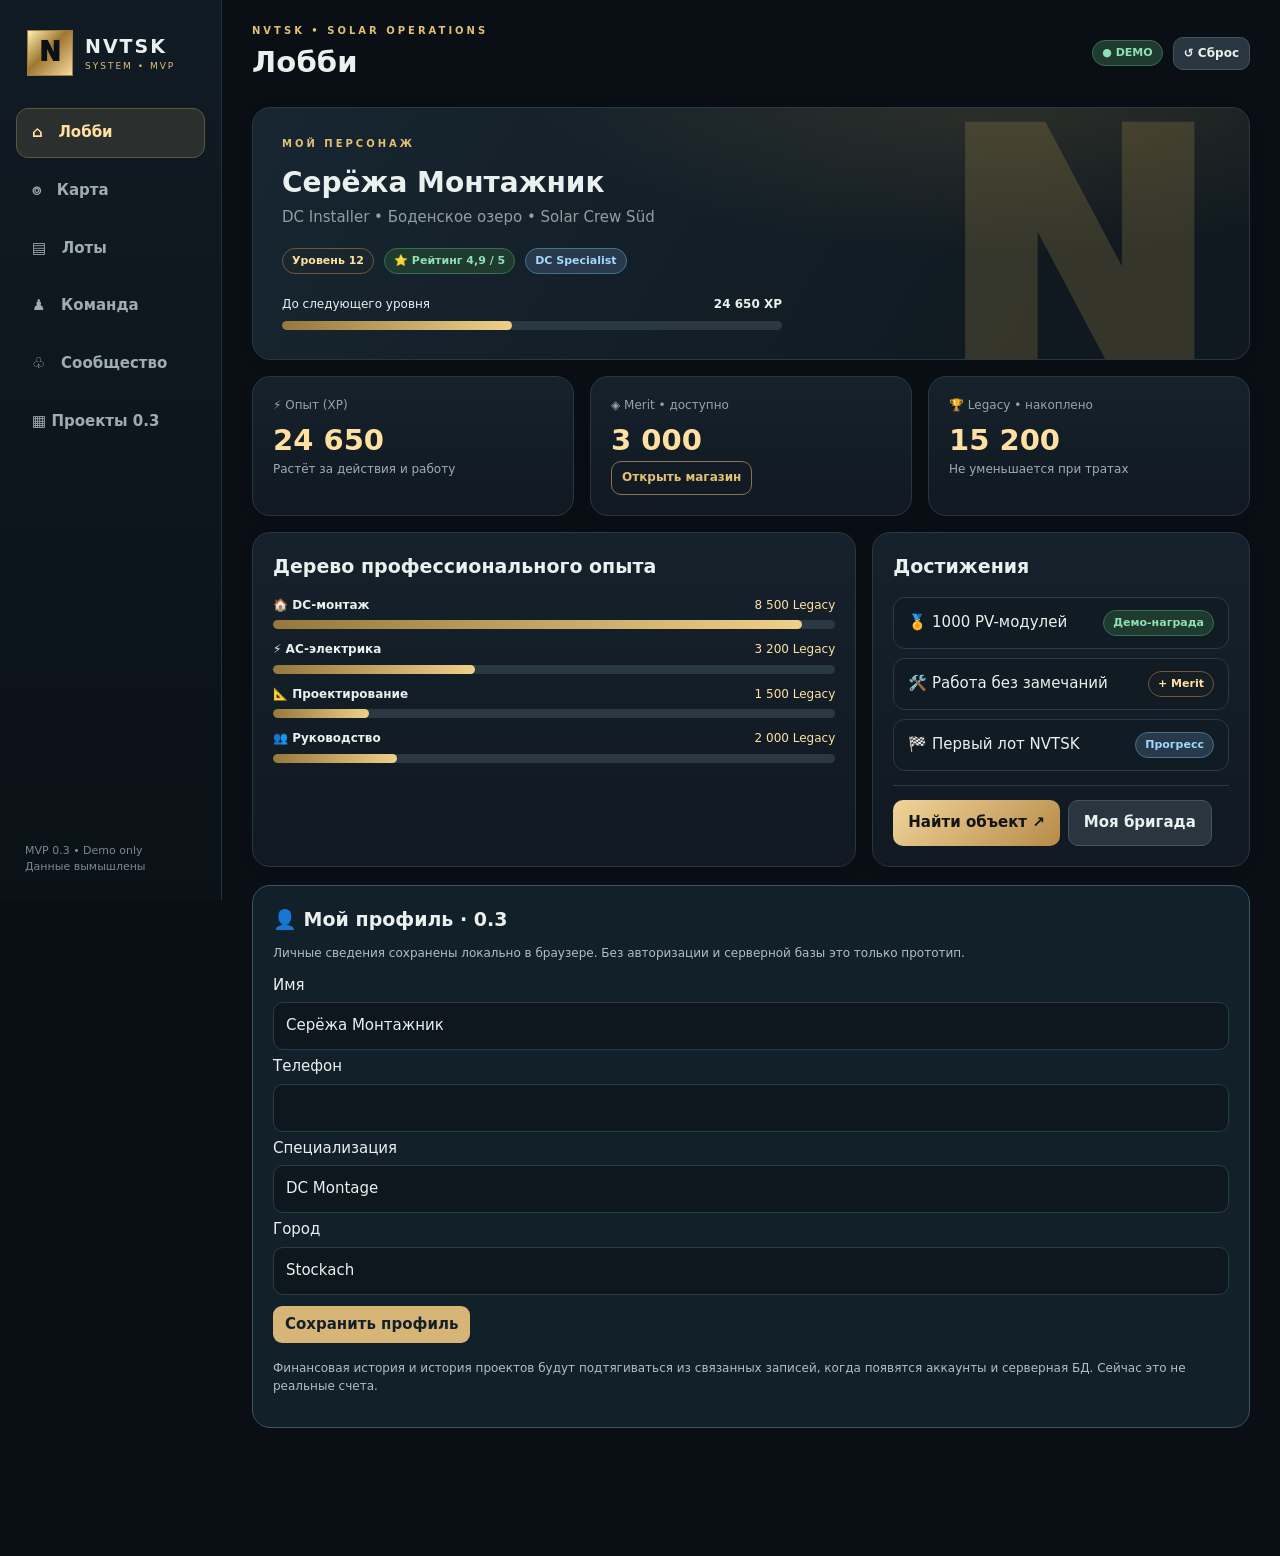
==== index.html @ 35293312 "Connect photo evidence checklist to all inherited sublots in NVTSK 0.3" ====
<!DOCTYPE html>
<html lang="ru">
<head>
<meta charset="UTF-8"/><meta name="viewport" content="width=device-width, initial-scale=1, viewport-fit=cover"/>
<title>NVTSK SYSTEM · 0.3</title>
<meta name="theme-color" content="#0b1117"/>
<style>
:root{--bg:#090f14;--panel:#121a22;--panel2:#18232d;--line:#2d3a43;--txt:#eaf0ee;--muted:#91a09e;--gold:#e2bf75;--gold2:#ffe0a2;--mint:#77d4aa;--red:#eb8679;--blue:#80bcec;--shadow:0 15px 45px #0008}
*{box-sizing:border-box}html,body{margin:0;height:100%;background:var(--bg);color:var(--txt);font:15px/1.45 system-ui,-apple-system,Segoe UI,Arial,sans-serif}button,input{font:inherit}button{cursor:pointer}button:disabled{opacity:.4;cursor:not-allowed}input{min-width:0;color:var(--txt);background:#0e161e;border:1px solid var(--line);border-radius:10px;padding:12px;width:100%;outline:none}input:focus{border-color:var(--gold)}.app{min-height:100vh;max-width:1460px;margin:auto;display:grid;grid-template-columns:222px minmax(0,1fr)}.aside{background:linear-gradient(180deg,#111b23,#0a1117);border-right:1px solid #24303a;padding:30px 16px;position:sticky;top:0;align-self:start;height:100vh}.brand{display:flex;gap:12px;align-items:center;padding:0 11px 32px}.mark{height:46px;width:46px;border:1px solid #9e7e40;display:grid;place-items:center;background:linear-gradient(135deg,#fff0ac,#9e7731 45%,#f8d99e);font-size:26px;font-weight:1000;color:#0a1218;box-shadow:0 1px 15px #cfb27730;clip-path:polygon(0 0,100% 0,100% 100%,0 100%)}.brandname{font-size:19px;letter-spacing:2px;font-weight:850}.sublogo{font-size:9px;color:var(--gold);letter-spacing:2px}.nav{display:flex;flex-direction:column;gap:8px}.nav button{width:100%;padding:13px 15px;background:transparent;border:1px solid transparent;border-radius:12px;text-align:left;color:#9facb1;font-weight:650}.nav button.active{background:#2b302e;border-color:#5b5543;color:var(--gold2)}.nav button:hover{background:#26313b}.asidefoot{position:absolute;bottom:25px;left:25px;color:#7b898e;font-size:11px}.main{min-width:0;padding:24px 30px 110px}.top{display:flex;align-items:center;justify-content:space-between;gap:15px;margin-bottom:24px}.eyebrow{text-transform:uppercase;letter-spacing:3px;font-size:10px;font-weight:800;color:var(--gold)}h1{margin:2px 0 0;font-size:29px;letter-spacing:.2px}h2{font-size:19px;margin:0 0 17px}h3{font-size:15px;margin:0 0 9px}.muted{color:var(--muted)}.small{font-size:12px}.tiny{font-size:11px}.btn{background:#293640;color:var(--txt);border:1px solid #435361;padding:11px 15px;border-radius:10px;font-weight:700}.btn:hover{filter:brightness(1.16)}.btn.primary{background:linear-gradient(135deg,#f1d49a,#b78b48);color:#121416;border:0}.btn.outline{background:transparent;border-color:#8b7450;color:var(--gold)}.btn.green{background:#214939;color:#9de2bb;border:1px solid #3e8a69}.btn.sm{font-size:12px;padding:7px 10px}.pill{display:inline-block;color:var(--gold2);border:1px solid #69573f;border-radius:30px;padding:4px 9px;background:#3a302326;font-size:11px;font-weight:750}.pill.green{border-color:#386d54;color:#91dfb6;background:#1f3b30}.pill.red{border-color:#805049;color:#f5a79a;background:#3b2828}.pill.blue{border-color:#42738d;color:#a3d8fc;background:#27394a}.panel{background:linear-gradient(180deg,#15212b,#111922);border:1px solid #293744;border-radius:18px;padding:20px;box-shadow:0 3px 15px #0002}.grid{display:grid;gap:16px}.twocol{grid-template-columns:minmax(0,1.6fr) minmax(0,1fr)}.three{grid-template-columns:repeat(3,minmax(0,1fr))}.four{grid-template-columns:repeat(4,minmax(0,1fr))}.hero{position:relative;overflow:hidden;background:radial-gradient(ellipse at 75% -15%,#8c774141,transparent 45%),linear-gradient(120deg,#172631,#101920 80%);padding:29px}.hero:before{content:"N";position:absolute;right:38px;top:-85px;font-size:330px;color:#d5ad5530;font-weight:950;pointer-events:none}.flex{display:flex;align-items:center;gap:10px;flex-wrap:wrap}.split{display:flex;justify-content:space-between;align-items:center;gap:14px}.stat{font-size:29px;font-weight:800;color:var(--gold2);font-variant-numeric:tabular-nums}.progress{height:9px;background:#2a3842;border-radius:20px;overflow:hidden}.progress>i{display:block;height:100%;background:linear-gradient(90deg,#96783d,#efd08a);border-radius:inherit}.stack{display:grid;gap:12px}.label{font-size:12px;color:#96a4aa;margin-bottom:5px}.divider{height:1px;background:#2d3944;margin:14px 0}.listitem{display:flex;align-items:center;justify-content:space-between;gap:10px;background:#111b23;border:1px solid #2b3a45;border-radius:12px;padding:12px 14px}.listitem:hover{border-color:#9b7d49}.lotcard{background:#121d26;border:1px solid #2f3d49;border-radius:15px;padding:18px;display:grid;gap:10px}.lotcard .big{font-size:25px;font-weight:820;color:#ecd09b}.lotcard:hover{border-color:#9e8555}.map{height:530px;position:relative;overflow:hidden;border:1px solid #4a5a5e;border-radius:17px;background:radial-gradient(circle at 60% 52%,#244657,#11242f 70%);touch-action:none;cursor:grab}.map:active{cursor:grabbing}.mapcanvas{position:absolute;width:100%;height:100%;inset:0;transform-origin:50% 50%;user-select:none}.map svg{width:100%;height:100%;position:absolute;inset:0}.pin{position:absolute;transform:translate(-50%,-50%);border:0;color:#0f181d;background:linear-gradient(140deg,#ffe8aa,#b58b3d);font-weight:850;font-size:12px;min-width:46px;min-height:46px;border-radius:50%;box-shadow:0 0 0 6px #f5c97320,0 0 28px #efba6480;display:flex;align-items:center;justify-content:center;transition:filter .15s}.pin span{pointer-events:none}.pin:hover,.pin.sel{box-shadow:0 0 0 10px #f8c97342,0 0 33px #e2c67b;filter:brightness(1.12)}.city{position:absolute;color:#dce7ea;opacity:.75;font-size:13px;font-weight:650;text-shadow:0 1px 4px black;pointer-events:none}.mapfloat{position:absolute;bottom:15px;left:15px;right:15px;display:flex;gap:8px;align-items:flex-end;justify-content:space-between;pointer-events:none}.mapfloat>*{pointer-events:auto}.mapnote{background:#0b151cde;border:1px solid #49616b;border-radius:11px;padding:10px 13px;font-size:11px;color:#b3c6cd}.zoom{display:flex;flex-direction:column;gap:5px}.zoom button{width:39px;height:39px;border:1px solid #465f6a;background:#0d1a23db;color:white;border-radius:9px;font-size:21px}.tabs{display:flex;gap:8px;flex-wrap:wrap;margin-bottom:17px}.tabs button{padding:9px 14px;border-radius:25px;border:1px solid #364753;background:#17232c;color:#b7c5c8;font-weight:700}.tabs button.active{background:#514634;color:#ffe1a3;border-color:#ad8c59}.avatar{height:48px;width:48px;flex:none;display:grid;place-items:center;border-radius:15px;border:1px solid #77653e;background:linear-gradient(150deg,#665333,#252f38);color:#ffe0a2;font-weight:900;font-size:19px}.person{display:flex;align-items:center;gap:12px}.tag{font-size:11px;color:#b7c6c8;background:#21313d;padding:5px 8px;border-radius:6px}.notice{border-left:3px solid var(--gold);background:#312c203d;padding:11px 13px;border-radius:8px;color:#dfcda9;font-size:12px}.bidrow{padding:11px;border-radius:10px;background:#14242c;border:1px solid #2a4347;margin-bottom:8px}.bidrow.best{border-color:#4b9f70;background:#1b302b}.bottomnav{display:none}.screen{display:none}.screen.active{display:block;animation:fade .18s ease}@keyframes fade{from{opacity:.6;transform:translateY(3px)}to{opacity:1;transform:none}}.toast{position:fixed;bottom:25px;right:26px;z-index:80;background:#d9c08b;color:#111920;padding:11px 17px;border-radius:12px;font-weight:750;box-shadow:var(--shadow);max-width:380px;display:none;pointer-events:none}.toast.show{display:block}.modalback{position:fixed;inset:0;background:#000b;z-index:40;display:none;align-items:center;justify-content:center;padding:18px}.modalback.show{display:flex}.modal{border:1px solid #63737c;background:#13202a;border-radius:17px;padding:24px;width:min(520px,100%);box-shadow:var(--shadow);max-height:85vh;overflow:auto}.inputrow{display:flex;gap:10px}.inputrow input{flex:1}.filters{display:flex;gap:8px;flex-wrap:wrap}.filters button{background:#25323d;border:1px solid #455665;color:#c2d2d3;border-radius:10px;padding:7px 10px}.filters button.active{background:#54432b;color:#ffe0a2;border-color:#ad8c59}.kbd{font-size:11px;background:#303c43;border:1px solid #58636c;border-radius:5px;padding:3px 5px;color:#dce6e5}.dim{opacity:.7}.gold{color:var(--gold2)}.greenText{color:var(--mint)}.redText{color:var(--red)}.hint{color:#9daeb8;font-size:12px}.sectionhead{display:flex;justify-content:space-between;align-items:center;gap:15px;margin:0 0 14px}.actions{display:flex;gap:8px;flex-wrap:wrap}.hide{display:none!important}
@media(max-width:1040px){.twocol{grid-template-columns:1fr}.three,.four{grid-template-columns:repeat(2,1fr)}}
@media(max-width:740px){.app{display:block}.aside{display:none}.main{padding:17px 14px 94px}.top{margin-bottom:18px}.top .btn{font-size:11px}.top h1{font-size:23px}.three,.four{grid-template-columns:repeat(2,minmax(0,1fr));gap:10px}.panel{padding:15px;border-radius:14px}.stat{font-size:23px}.map{height:min(64vh,510px)}.hero{padding:18px}.hero:before{font-size:210px;top:-48px;right:0}.bottomnav{position:fixed;bottom:0;left:0;right:0;display:flex;justify-content:space-around;gap:2px;background:#101a23f5;border-top:1px solid #39464e;padding:8px 2px max(9px,env(safe-area-inset-bottom));z-index:30;box-shadow:0 -4px 20px #0005}.bottomnav button{background:transparent;border:0;color:#9eaaad;min-width:62px;font-size:10px;font-weight:750;display:flex;flex-direction:column;gap:3px;align-items:center}.bottomnav button span{font-size:20px}.bottomnav button.active{color:#f5d395}.inputrow{flex-direction:column}.mapnote{max-width:220px}.city{font-size:11px}}
</style>
</head>
<body>
<div class="app">
<aside class="aside"><div class="brand"><div class="mark">N</div><div><div class="brandname">NVTSK</div><div class="sublogo">SYSTEM • MVP</div></div></div><nav class="nav" id="sideNav"></nav><div class="asidefoot">MVP 0.3 • Demo only<br/>Данные вымышлены</div></aside>
<main class="main"><div id="bootNotice" style="background:#1b2630;color:#ffe0a2;padding:12px 14px;border:1px solid #76613b;border-radius:12px;margin:0 0 14px;line-height:1.5"><strong>Важно:</strong> предпросмотр файлов в чате может отключать JavaScript. Для интерактивной версии скачайте HTML и откройте его в обычном браузере, а не в предпросмотре файла.</div><div class="top"><div><div class="eyebrow">NVTSK • SOLAR OPERATIONS</div><h1 id="pagetitle">Лобби</h1></div><div class="flex"><span class="pill green">● DEMO</span><button class="btn sm" id="resetBtn">↺ Сброс</button></div></div>
<section class="screen" id="home"></section><section class="screen" id="map"></section><section class="screen" id="lots"></section><section class="screen" id="crew"></section><section class="screen" id="community"></section>
</main></div><div class="bottomnav" id="bottomNav"></div><div class="toast" id="toast"></div><div class="modalback" id="modalback"><div class="modal" id="modal"></div></div>
<noscript><p style="margin:14px;padding:15px;background:#26313a;color:white">В этом просмотрщике JavaScript отключён. Скачайте файл и откройте его в Safari, Chrome или другом браузере, чтобы нажимать кнопки.</p></noscript>
<script>
(() => {
'use strict';console.info('NVTSK MVP v0.3 — интерфейс запущен');
const menus=[['home','⌂','Лобби'],['map','⌾','Карта'],['lots','▤','Лоты'],['crew','♟','Команда'],['community','♧','Сообщество']];
const lots=[
{id:1,city:'Stockach',lat:'47.85° N',title:'Скатная кровля · 20 кВт',kw:20,client:'Solarbau Süd GmbH',kind:'DC',price:2000,deadline:'27.11.2026',start:'01.12.2026',days:5,minimum:2,experience:10,needsTools:true,needsVehicle:true,description:'Монтаж PV на скатной кровле: Unterkonstruktion, модули, DC-кабель, маркировка стрингов. Подключение AC не входит.',pos:[30,25],bids:[{team:'Solar Crew Süd',price:1700,legacy:4300},{team:'DachSolar Team',price:1600,legacy:2000}]},
{id:2,city:'Singen',lat:'47.76° N',title:'Частный дом · 14,8 кВт',kw:14.8,client:'Hegau Energie',kind:'DC',price:1480,deadline:'29.11.2026',start:'04.12.2026',days:3,minimum:2,experience:8,needsTools:true,needsVehicle:false,description:'Черепичная крыша, монтаж DC и прокладка кабельных трасс. Леса и подъемник предоставляет заказчик.',pos:[24,61],bids:[{team:'SüdMontage',price:1380,legacy:3100}]},
{id:3,city:'Überlingen',lat:'47.77° N',title:'Инвертор и AC · 12 кВт',kw:12,client:'Bodensee PV Service',kind:'AC',price:1200,deadline:'02.12.2026',start:'10.12.2026',days:2,minimum:2,experience:5,needsTools:true,needsVehicle:false,description:'Инвертор, AC-обвязка и пусконаладка. Электротехнические работы только квалифицированной компанией / Elektrofachkraft.',pos:[62,50],bids:[{team:'Elektro See',price:1120,legacy:7000}]}
];
const people=[{id:'roman',name:'Роман',job:'DC-монтажник',legacy:4200,ac:false,dc:true,icon:'Р',loc:'Singen'},{id:'denis',name:'Денис',job:'DC + логистика',legacy:3100,ac:false,dc:true,icon:'Д',loc:'Stockach'},{id:'olena',name:'Олена',job:'Elektrofachkraft · AC',legacy:7100,ac:true,dc:false,icon:'О',loc:'Konstanz'},{id:'artem',name:'Артём',job:'Монтажник PV',legacy:2100,ac:false,dc:true,icon:'А',loc:'Überlingen'}];
const defaults={screen:'home',communityTab:'installers',selectedLot:1,detail:false,team:['sergey'],teamName:'Solar Crew Süd',hasTools:true,hasVehicle:true,merit:3000,xp:24650,legacy:{dc:8500,ac:3200,engineering:1500,leadership:2000},bids:{},completed:[],purchases:[],checklist:{},achievements:[],mapZoom:1,filter:'all'};
const storeKey='nvtsk-mvp-2026-v2';const fresh=()=>JSON.parse(JSON.stringify(defaults));let st;try{st=Object.assign(fresh(),JSON.parse(localStorage.getItem(storeKey)||'{}'))}catch(e){st=fresh()};
const $=s=>document.querySelector(s), fmt=n=>Math.round(n).toLocaleString('ru-RU'), esc=s=>String(s).replace(/[&<>"']/g,a=>({'&':'&amp;','<':'&lt;','>':'&gt;','"':'&quot;',"'":'&#39;'}[a]));
function save(){try{localStorage.setItem(storeKey,JSON.stringify(st))}catch(e){}};
function toast(msg){const el=$('#toast');el.textContent=msg;el.classList.add('show');clearTimeout(window.nt);window.nt=setTimeout(()=>el.classList.remove('show'),3200)}
function nav(id){st.screen=id;st.detail=false;save();render();window.scrollTo({top:0,behavior:'smooth'})}
function openModal(html){$('#modal').innerHTML=html;$('#modalback').classList.add('show')}
function closeModal(){$('#modalback').classList.remove('show')}
function isQualified(lot){const members=st.team.map(i=>i==='sergey'?{dc:true,ac:false}:people.find(p=>p.id===i)).filter(Boolean);const skill=lot.kind==='AC'?members.some(p=>p.ac):members.some(p=>p.dc);return {ok:members.length>=lot.minimum && skill && (!lot.needsTools||st.hasTools)&&(!lot.needsVehicle||st.hasVehicle),members:members.length,skill}}
function crewNames(){return st.team.map(id=>id==='sergey'?'Серёжа':people.find(p=>p.id===id)?.name).filter(Boolean).join(', ')}
function level(){return 12+Math.floor(Math.max(0,st.xp-24650)/2000)}
function logRows(){return Object.entries(st.legacy).map(([key,val])=>{const names={dc:'🏠 DC-монтаж',ac:'⚡ AC-электрика',engineering:'📐 Проектирование',leadership:'👥 Руководство'};return `<div><div class="split small"><b>${names[key]}</b><span class="gold">${fmt(val)} Legacy</span></div><div class="progress" style="margin-top:6px"><i style="width:${Math.min(100,Math.round(val/9000*100))}%"></i></div></div>`}).join('')}
function render(){const boot=document.getElementById('bootNotice');if(boot)boot.remove();const id=st.screen;$('#pagetitle').textContent=menus.find(m=>m[0]===id)[2];$('#sideNav').innerHTML=menus.map(m=>`<button data-nav="${m[0]}" class="${id===m[0]?'active':''}">${m[1]} &nbsp; ${m[2]}</button>`).join('');$('#bottomNav').innerHTML=menus.map(m=>`<button data-nav="${m[0]}" class="${id===m[0]?'active':''}"><span>${m[1]}</span>${m[2]}</button>`).join('');
for(const node of document.querySelectorAll('.screen'))node.classList.toggle('active',node.id===id);
if(id==='home')home();if(id==='map')map();if(id==='lots')lotsPage();if(id==='crew')crew();if(id==='community')community();bindCommon();}
function bindCommon(){document.querySelectorAll('[data-nav]').forEach(b=>b.onclick=()=>nav(b.dataset.nav));}
function home(){$('#home').innerHTML=`<div class="panel hero" style="margin-bottom:16px"><div class="eyebrow">МОЙ ПЕРСОНАЖ</div><h2 style="font-size:28px;margin:12px 0 3px">Серёжа Монтажник</h2><div class="muted">DC Installer • Боденское озеро • Solar Crew Süd</div><div class="flex" style="margin-top:20px"><span class="pill">Уровень ${level()}</span><span class="pill green">⭐ Рейтинг 4,9 / 5</span><span class="pill blue">DC Specialist</span></div><div style="margin-top:22px;max-width:500px"><div class="split small"><span>До следующего уровня</span><b>${fmt(st.xp)} XP</b></div><div class="progress" style="margin-top:7px"><i style="width:${20+(st.xp%2000)/2000*80}%"></i></div></div></div>
<div class="grid three" style="margin-bottom:16px"><div class="panel"><div class="label">⚡ Опыт (XP)</div><div class="stat">${fmt(st.xp)}</div><div class="hint">Растёт за действия и работу</div></div><div class="panel"><div class="label">◈ Merit • доступно</div><div class="stat">${fmt(st.merit)}</div><button class="btn sm outline" id="storeButton">Открыть магазин</button></div><div class="panel"><div class="label">🏆 Legacy • накоплено</div><div class="stat">${fmt(Object.values(st.legacy).reduce((a,b)=>a+b,0))}</div><div class="hint">Не уменьшается при тратах</div></div></div>
<div class="grid twocol"><div class="panel"><h2>Дерево профессионального опыта</h2><div class="stack">${logRows()}</div></div><div class="panel"><h2>Достижения</h2><div class="listitem"><span>🏅 1000 PV-модулей</span><span class="pill green">Демо-награда</span></div><div style="height:9px"></div><div class="listitem"><span>🛠️ Работа без замечаний</span><span class="pill">+ Merit</span></div><div style="height:9px"></div><div class="listitem"><span>🏁 Первый лот NVTSK</span><span class="pill blue">Прогресс</span></div><div class="divider"></div><div class="actions"><button class="btn primary" data-nav="map">Найти объект ↗</button><button class="btn" data-nav="crew">Моя бригада</button></div></div></div>`;$('#storeButton').onclick=store;bindCommon()}
function store(){let products=[['🧤','Рабочие перчатки',250],['🪛','Набор бит',500],['🎓','Модуль обучения DC',800]];openModal(`<div class="split"><h2>Магазин Merit</h2><button class="btn sm" data-close>✕</button></div><p class="muted small">Демо-магазин. Покупки виртуальные, реальных заказов и списаний нет.</p><div class="pill">Баланс: ${fmt(st.merit)} Merit</div><div class="stack" style="margin-top:16px">${products.map((p,i)=>`<div class="listitem"><span>${p[0]} ${p[1]} <div class="hint">${p[2]} Merit</div></span><button class="btn sm primary" data-buy="${i}" ${st.merit<p[2]?'disabled':''}>Обменять</button></div>`).join('')}</div>`);document.querySelector('[data-close]').onclick=closeModal;document.querySelectorAll('[data-buy]').forEach(b=>b.onclick=()=>{const p=products[+b.dataset.buy];if(st.merit<p[2])return;st.merit-=p[2];st.purchases.push(p[1]);save();closeModal();render();toast('Демо-покупка: '+p[1])})}
function map(){$('#map').innerHTML=`<div class="sectionhead"><div><h2>Активные объекты на карте</h2><div class="muted small">Выбери светящуюся точку, чтобы открыть лот • Регион Bodensee</div></div><span class="pill green">${lots.length} объекта</span></div><div class="map" id="mapbox"><div class="mapcanvas" id="mapcanvas"><svg viewBox="0 0 900 560" preserveAspectRatio="none" aria-label="Схематичная карта региона Боденского озера"><defs><pattern id="grid" width="46" height="46" patternUnits="userSpaceOnUse"><path d="M 46 0 L 0 0 0 46" fill="none" stroke="#526f78" stroke-width=".6" opacity=".25"/></pattern><filter id="glow"><feGaussianBlur stdDeviation="8"/></filter></defs><rect width="900" height="560" fill="url(#grid)"/><path d="M20 390 Q170 324 250 395 T440 440 Q530 411 570 370 T720 440 L900 480 L900 560 L0 560 Z" fill="#12394b" stroke="#44879c" stroke-width="2"/><path d="M0 370 Q200 322 420 392 T900 470" stroke="#638aa1" opacity=".16" stroke-width="24" fill="none" filter="url(#glow)"/><path d="M-20 110 Q180 180 290 145 T560 210 T950 180 M20 480 Q210 350 310 290 T690 90 M100 0 Q330 100 420 310 T890 420 M0 280 Q150 220 250 290 T590 240 T920 300" stroke="#738589" stroke-width="3" stroke-dasharray="6 9" opacity=".5" fill="none"/><path d="M-20 110 Q180 180 290 145 T560 210 T950 180 M20 480 Q210 350 310 290 T690 90 M100 0 Q330 100 420 310 T890 420 M0 280 Q150 220 250 290 T590 240 T920 300" stroke="#c5d1cc" stroke-width=".8" opacity=".65" fill="none"/><text x="580" y="505" fill="#76c3d8" font-size="36" opacity=".5" letter-spacing="6">BODENSEE</text><text x="65" y="35" fill="#789298" font-size="13">SCHEMATIC MAP • DEMO</text></svg>${lots.map(l=>`<button class="pin ${st.selectedLot===l.id?'sel':''}" style="left:${l.pos[0]}%;top:${l.pos[1]}%" data-maplot="${l.id}" title="${esc(l.title)}"><span>${l.kw}</span></button>`).join('')}<div class="city" style="left:31%;top:12%">Stockach</div><div class="city" style="left:14%;top:68%">Singen</div><div class="city" style="left:63%;top:37%">Überlingen</div><div class="city" style="left:34%;top:75%">Radolfzell</div></div><div class="mapfloat"><span class="mapnote">✦ Светящиеся метки = доступные лоты<br/>Карта схематичная, не навигационная</span><div class="zoom"><button id="zoomIn">+</button><button id="zoomOut">−</button></div></div></div><div id="maplotcard" style="margin-top:14px"></div>`;
$('#mapbox').querySelectorAll('[data-maplot]').forEach(b=>b.onclick=e=>{e.stopPropagation();st.selectedLot=+b.dataset.maplot;save();updateMapLot();$('#mapcanvas').querySelectorAll('.pin').forEach(p=>p.classList.toggle('sel',+p.dataset.maplot===st.selectedLot))});const canvas=$('#mapcanvas');function apply(){canvas.style.transform=`translate(${pan.x}px,${pan.y}px) scale(${st.mapZoom})`};let pan={x:0,y:0},drag=null;$('#zoomIn').onclick=()=>{st.mapZoom=Math.min(2,st.mapZoom+.25);apply();save()};$('#zoomOut').onclick=()=>{st.mapZoom=Math.max(1,st.mapZoom-.25);apply();save()};const box=$('#mapbox');box.onpointerdown=e=>{if(e.target.closest('button'))return;drag={x:e.clientX,y:e.clientY,px:pan.x,py:pan.y};box.setPointerCapture(e.pointerId)};box.onpointermove=e=>{if(!drag)return;pan.x=drag.px+e.clientX-drag.x;pan.y=drag.py+e.clientY-drag.y;apply()};box.onpointerup=()=>{drag=null};apply();updateMapLot()}
function updateMapLot(){const l=lots.find(x=>x.id===st.selectedLot),q=isQualified(l),best=Math.min(l.price,...l.bids.map(b=>b.price),...(st.bids[l.id]?[st.bids[l.id]]:[]));$('#maplotcard').innerHTML=`<div class="panel split" style="align-items:flex-start"><div><span class="pill">${l.city}</span> <span class="pill ${q.ok?'green':'red'}">${q.ok?'Ваша команда подходит':'Требуется команда'}</span><h2 style="margin:10px 0 4px">⚡ ${l.title}</h2><div class="muted small">Старт ${l.start} • ${l.days} дней • Приём ставок до ${l.deadline}</div><div style="margin-top:7px" class="gold">Лучшее предложение: ${fmt(best)} €</div></div><button class="btn primary" id="openSelectedLot">Открыть лот ↗</button></div>`;$('#openSelectedLot').onclick=()=>openLot(l.id)}
function openLot(id){st.selectedLot=id;st.screen='lots';st.detail=true;save();render();window.scrollTo({top:0,behavior:'smooth'})}
function lotsPage(){if(st.detail){lotDetail();return}const visible=lots.filter(l=>st.filter==='all'||l.kind===st.filter);$('#lots').innerHTML=`<div class="sectionhead"><div><h2>Биржа монтажных лотов</h2><div class="small muted">Ставки, требования и подбор бригады</div></div><span class="pill">3 активных</span></div><div class="filters" style="margin-bottom:17px"><button data-filter="all" class="${st.filter==='all'?'active':''}">Все</button><button data-filter="DC" class="${st.filter==='DC'?'active':''}">DC</button><button data-filter="AC" class="${st.filter==='AC'?'active':''}">AC</button></div><div class="grid three">${visible.map(l=>{const q=isQualified(l);return `<div class="lotcard"><div class="split"><span class="pill blue">${l.city}</span><span class="pill ${q.ok?'green':'red'}">${q.ok?'Доступен':'Заблокирован'}</span></div><div><h3 style="font-size:19px">${l.title}</h3><div class="muted small">${l.client}</div></div><div class="big">${fmt(l.price)} €</div><div class="muted small">Бюджет заказчика · ${l.minimum} участника · ${l.days} дня/дней</div><div class="muted small">Старт ${l.start}</div><button class="btn primary" data-lot="${l.id}">Открыть лот →</button></div>`}).join('')}</div>`;document.querySelectorAll('[data-filter]').forEach(b=>b.onclick=()=>{st.filter=b.dataset.filter;save();lotsPage()});document.querySelectorAll('[data-lot]').forEach(b=>b.onclick=()=>openLot(+b.dataset.lot))}
function lotDetail(){const l=lots.find(x=>x.id===st.selectedLot),q=isQualified(l),best=Math.min(l.price,...l.bids.map(b=>b.price),...(st.bids[l.id]?[st.bids[l.id]]:[])),requirements=[['Количество людей',`${q.members} / ${l.minimum}`,q.members>=l.minimum],['Профиль '+l.kind,l.kind==='AC'?'Требуется Elektrofachkraft':'Опыт PV DC',q.skill],['Инструменты',st.hasTools?'Есть':'Не отмечены',!l.needsTools||st.hasTools],['Транспорт',st.hasVehicle?'Есть':'Не отмечен',!l.needsVehicle||st.hasVehicle]];
$('#lots').innerHTML=`<div class="actions" style="margin-bottom:16px"><button class="btn sm" id="backLots">← Все лоты</button><span class="pill">${l.city}</span><span class="pill blue">${l.kind}</span></div><div class="panel hero" style="margin-bottom:15px"><div class="eyebrow">ЛОТ NV-${String(l.id).padStart(4,'0')}</div><h2 style="font-size:28px;margin:12px 0">${l.title}</h2><div class="muted">${l.client} · ${l.city} · ${l.lat}</div><div class="grid three" style="margin-top:20px"><div><div class="label">Бюджет</div><div class="stat">${fmt(l.price)} €</div></div><div><div class="label">Начало работ</div><b>${l.start}</b></div><div><div class="label">Срок</div><b>${l.days} дней</b></div></div></div><div class="grid twocol"><div class="stack"><div class="panel"><h2>Описание объекта</h2><p>${l.description}</p><div class="divider"></div><div class="small muted">Ставки принимаются до ${l.deadline}. Указанные суммы и сроки демонстрационные.</div></div><div class="panel"><h2>Проверка допуска команды</h2><div class="stack">${requirements.map(r=>`<div class="split"><span class="muted">${r[0]}</span><span class="${r[2]?'greenText':'redText'}">${r[2]?'✓':'✕'} ${r[1]}</span></div>`).join('')}</div><div class="divider"></div><span class="pill ${q.ok?'green':'red'}">${q.ok?'Команда соответствует условиям':'Пока нельзя подать ставку'}</span>${!q.ok?`<p class="hint">Пригласи специалиста или отметь оснащение команды. Подтверждение навыков в реальной версии будет проверяться отдельно.</p><button class="btn" id="goCrew">Настроить бригаду →</button>`:''}</div><div class="panel"><h2>Сдача работ • демо</h2><p class="muted small">Тестовый чек-лист для закрытия лота. Реальной приёмки нет.</p><label class="listitem"><span>☑ Фото выполненного монтажа</span><input type="checkbox" style="width:18px" data-check="photo" ${st.checklist[l.id+'photo']?'checked':''}></label><label class="listitem"><span>☑ DC-маркировка / отчёт</span><input type="checkbox" style="width:18px" data-check="report" ${st.checklist[l.id+'report']?'checked':''}></label><button class="btn green" style="margin-top:11px" id="finishLot" ${st.completed.includes(l.id)?'disabled':''}>${st.completed.includes(l.id)?'✓ Награда уже получена':'Демо: принять работу и выдать награду'}</button><p class="hint">В настоящем продукте сдачу утверждает заказчик, а при споре привлекается согласованный независимый эксперт.</p></div></div><div class="stack"><div class="panel"><h2>Аукцион</h2><div class="label">Лучшее предложение</div><div class="stat greenText">${fmt(best)} €</div><div class="divider"></div>${[...l.bids,...(st.bids[l.id]?[{team:st.teamName+' (вы)',price:st.bids[l.id],legacy:15200}]:[])].sort((a,b)=>a.price-b.price).map((b,i)=>`<div class="bidrow ${i===0?'best':''}"><div class="split"><b>${esc(b.team)}</b><strong>${fmt(b.price)} €</strong></div><div class="muted small">Legacy ${fmt(b.legacy)} ${i===0?' • 🟢 Минимальная цена':''}</div></div>`).join('')}<div class="divider"></div><div class="label">Моя ставка (€)</div><div class="inputrow"><input type="number" id="bidInput" value="${Math.max(1,best-50)}" min="1" step="10"><button class="btn primary" id="placeBid" ${!q.ok?'disabled':''}>Предложить цену</button></div><div class="hint" style="margin-top:9px">Ставки тестовые и остаются только в твоём браузере.</div></div><div class="panel"><h2>⚖️ Спорные ситуации</h2><p class="muted small">Стороны совместно выбирают независимого медиатора с подтверждённой квалификацией. Роль предусмотрена в концепции, решение споров пока не реализовано.</p></div></div></div>`;
$('#backLots').onclick=()=>{st.detail=false;save();render()};if($('#goCrew'))$('#goCrew').onclick=()=>nav('crew');$('#placeBid').onclick=()=>{const p=Number($('#bidInput').value);if(!Number.isFinite(p)||p<=0){toast('Введи корректную цену');return}if(!isQualified(l).ok){toast('Команда не соответствует требованиям');return}st.bids[l.id]=p;save();toast('Тестовая ставка '+fmt(p)+' € добавлена');lotDetail()};document.querySelectorAll('[data-check]').forEach(i=>i.onchange=()=>{st.checklist[l.id+i.dataset.check]=i.checked;save()});$('#finishLot').onclick=()=>{if(!st.checklist[l.id+'photo']||!st.checklist[l.id+'report']){toast('Сначала отметь оба пункта чек-листа');return}if(!isQualified(l).ok){toast('Сначала собери команду по требованиям');return}if(st.completed.includes(l.id))return;st.completed.push(l.id);st.xp+=500;st.merit+=100;st.legacy[l.kind.toLowerCase()]+=200;save();toast('Демо-награда: +500 XP, +100 Merit, +200 '+l.kind+' Legacy');lotDetail()}}
function crew(){$('#crew').innerHTML=`<div class="panel hero" style="margin-bottom:16px"><div class="eyebrow">МОЙ ОТРЯД</div><h2 style="font-size:28px;margin:9px 0">🛡 ${esc(st.teamName)}</h2><div class="muted">Временная команда на объект, по логике игрового отряда</div><div class="flex" style="margin-top:18px"><span class="pill">${st.team.length} участников</span><span class="pill green">Капитан: Серёжа</span><span class="pill">Demo Squad</span></div></div><div class="grid twocol"><div class="stack"><div class="panel"><h2>Состав бригады</h2><div class="stack">${st.team.map(id=>{const p=id==='sergey'?{name:'Серёжа',job:'Капитан · DC-монтаж',icon:'С',legacy:8500}:people.find(p=>p.id===id);return `<div class="listitem"><div class="person"><div class="avatar">${p.icon}</div><div><b>${p.name}</b><div class="muted tiny">${p.job}</div></div></div>${id==='sergey'?'<span class="pill">Капитан</span>':`<button class="btn sm" data-remove="${id}">Убрать</button>`}</div>`}).join('')}</div><div class="divider"></div><button class="btn primary" data-nav="community">+ Пригласить монтажника</button></div><div class="panel"><h2>Оснащение команды</h2><label class="listitem"><span>🧰 Инструменты для PV</span><input type="checkbox" id="toolsCheck" style="width:18px" ${st.hasTools?'checked':''}></label><label class="listitem"><span>🚐 Транспорт</span><input type="checkbox" id="vehicleCheck" style="width:18px" ${st.hasVehicle?'checked':''}></label><p class="muted small">В демо эти параметры отмечаются вручную. В рабочей системе потребуется подтверждение.</p></div></div><div class="stack"><div class="panel"><h2>Доступ к лотам</h2>${lots.map(l=>{const q=isQualified(l);return `<div class="listitem"><div><b>${l.city} · ${l.kw} кВт</b><div class="muted small">${l.kind} • ${l.minimum} человека</div></div><button class="btn sm ${q.ok?'green':''}" data-golot="${l.id}">${q.ok?'Открыть':'🔒 Условия'}</button></div>`}).join('')}</div><div class="panel"><h2>Командная статистика</h2><div class="grid three"><div><div class="stat">${st.team.length}</div><div class="hint">Участников</div></div><div><div class="stat">${st.completed.length}</div><div class="hint">Сдано (демо)</div></div><div><div class="stat">${Object.keys(st.bids).length}</div><div class="hint">Ставок</div></div></div><div class="divider"></div><button class="btn outline" id="renameCrew">Переименовать команду</button></div></div></div>`;document.querySelectorAll('[data-remove]').forEach(b=>b.onclick=()=>{st.team=st.team.filter(id=>id!==b.dataset.remove);save();crew();toast('Участник удалён из отряда')});document.querySelectorAll('[data-golot]').forEach(b=>b.onclick=()=>openLot(+b.dataset.golot));$('#toolsCheck').onchange=e=>{st.hasTools=e.target.checked;save();crew()};$('#vehicleCheck').onchange=e=>{st.hasVehicle=e.target.checked;save();crew()};$('#renameCrew').onclick=()=>{openModal(`<h2>Название команды</h2><input id="newCrewName" maxlength="40" value="${esc(st.teamName)}"/><div class="actions" style="margin-top:17px"><button class="btn primary" id="saveTeamName">Сохранить</button><button class="btn" id="cancelName">Отмена</button></div>`);$('#cancelName').onclick=closeModal;$('#saveTeamName').onclick=()=>{const n=$('#newCrewName').value.trim();if(!n)return;st.teamName=n;save();closeModal();crew()}};bindCommon()}
function community(){const t=st.communityTab;$('#community').innerHTML=`<div class="sectionhead"><div><h2>Профессиональное сообщество</h2><div class="muted small">Находи специалистов, собирай команду, выбирай подрядчиков</div></div><span class="pill">DEMO NETWORK</span></div><div class="tabs">${[['installers','Монтажники'],['teams','Бригады'],['clients','Заказчики'],['mediators','Медиаторы']].map(tab=>`<button data-ctab="${tab[0]}" class="${t===tab[0]?'active':''}">${tab[1]}</button>`).join('')}</div><div class="grid ${t==='installers'?'twocol':'three'}" id="communityContent"></div>`;document.querySelectorAll('[data-ctab]').forEach(b=>b.onclick=()=>{st.communityTab=b.dataset.ctab;save();community()});const target=$('#communityContent');if(t==='installers'){target.innerHTML=`<div class="panel"><h2>Найти напарника</h2><div class="stack">${people.map(p=>`<div class="listitem"><div class="person"><div class="avatar">${p.icon}</div><div><b>${p.name}</b><div class="muted tiny">${p.job} · ${p.loc}</div><div class="gold tiny">Legacy ${fmt(p.legacy)}</div></div></div><button class="btn sm ${st.team.includes(p.id)?'green':'primary'}" data-invite="${p.id}" ${st.team.includes(p.id)?'disabled':''}>${st.team.includes(p.id)?'✓ В команде':'+ В отряд'}</button></div>`).join('')}</div></div><div class="panel"><h2>Отряд на один объект</h2><p class="muted">Приглашай монтажников так же легко, как игроков в команду перед матчем. Их квалификации помогают открыть доступ к лоту.</p><div class="divider"></div><b>${esc(st.teamName)}</b><div class="small muted">${crewNames()}</div><div style="margin-top:15px"><button class="btn primary" data-nav="crew">Управлять командой →</button></div><div class="divider"></div><div class="notice">Приглашения здесь подтверждаются автоматически только для демонстрации.</div></div>`;document.querySelectorAll('[data-invite]').forEach(b=>b.onclick=()=>{const id=b.dataset.invite;if(st.team.includes(id))return;st.team.push(id);save();community();toast('Приглашение принято (демо): '+people.find(x=>x.id===id).name)})}else if(t==='teams'){target.innerHTML=[['Solar Crew Süd','12 проектов','4 300 Legacy'],['DachSolar Team','7 проектов','2 000 Legacy'],['Elektro See','18 проектов','7 000 Legacy']].map((p,i)=>`<div class="panel"><div class="pill">Бригада #${i+1}</div><h2 style="margin-top:10px">🛡 ${p[0]}</h2><div class="muted">${p[1]} • ${p[2]}</div><div class="divider"></div><button class="btn" data-teamdetail="${i}">Смотреть профиль</button></div>`).join('');document.querySelectorAll('[data-teamdetail]').forEach(b=>b.onclick=()=>toast('Профиль бригады: демонстрационный режим'))}else if(t==='clients'){target.innerHTML=['Solarbau Süd GmbH','Hegau Energie','Bodensee PV Service'].map((n,i)=>`<div class="panel"><span class="pill blue">Заказчик</span><h2 style="margin-top:13px">${n}</h2><div class="small muted">Активный лот • Боденское озеро</div><div class="divider"></div><button class="btn primary" data-clientlot="${i+1}">Посмотреть лот</button></div>`).join('');document.querySelectorAll('[data-clientlot]').forEach(b=>b.onclick=()=>openLot(+b.dataset.clientlot))}else{target.innerHTML=[['🧰','Прокат инструмента','Аренда подъёмников, инструмента и лесов'],['🚛','Логистика','Доставка модулей и материалов на объект'],['📣','Маркетинг','Контент, реклама и продвижение бригад'],['⚖️','Независимый эксперт','Проверка спорных работ по взаимному согласию'],['📚','Бухгалтерия','Документы, счета и расчёты'],['🏪','Поставщики','Материалы и предложения партнёров']].map(p=>`<div class="panel"><div style="font-size:28px">${p[0]}</div><h2 style="margin-top:8px">${p[1]}</h2><p class="muted small">${p[2]}</p><span class="pill">Категория · демо</span></div>`).join('')}bindCommon()}
$('#resetBtn').onclick=()=>{openModal('<h2>Сбросить демонстрацию?</h2><p class="muted">Команда, тестовые ставки, покупки и награды вернутся к исходным значениям.</p><div class="actions"><button class="btn primary" id="confirmReset">Сбросить</button><button class="btn" id="cancelReset">Отмена</button></div>');$('#confirmReset').onclick=()=>{st=fresh();save();closeModal();render();toast('Демо сброшено')};$('#cancelReset').onclick=closeModal};$('#modalback').onclick=e=>{if(e.target.id==='modalback')closeModal()};document.addEventListener('keydown',e=>{if(e.key==='Escape')closeModal()});render();
})();
</script>
<script>

(function(){
"use strict";
const K="nvtsk-mvp03-preview";
const phases=[
["Unterkonstruktion","Размещение Dachhaken, Schienen, Klemmen и монтажной конструкции"],
["Dachschutz","Защита крыши, Gerüst / RSS / Sicherheitsnetz"],
["Module","Раскладка PV-модулей и крепление"],
["DC / Stringplan","Стринги, кабельные трассы и маркировка"],
["Erdung","Заземление, зажимы, клеммы и уравнивание потенциалов"],
["Dachausgang","Фото выхода кабеля с крыши"],
["Kabelkanal","Кабель-канал и спуск в здание"],
["Zusatzarbeiten","Дополнительные работы и проблемы"]
];
const empty={lots:{},posts:{},profile:{name:"Серёжа Монтажник",phone:"",role:"DC Montage",city:"Stockach"},rewards:{}};
let data;
try{data=Object.assign({},empty,JSON.parse(localStorage.getItem(K)||"{}"));data.lots||={};data.posts||={};data.profile||=empty.profile;data.rewards||={};}catch(_){data=JSON.parse(JSON.stringify(empty));}
const assets={};
const $=s=>document.querySelector(s);
const escapeHTML=s=>String(s==null?"":s).replace(/[&<>"']/g,c=>({"&":"&amp;","<":"&lt;",">":"&gt;",'"':"&quot;","'":"&#39;"}[c]));
const save=()=>{try{localStorage.setItem(K,JSON.stringify(data));}catch(_){alert("Лимит браузерного хранилища достигнут");}};
const getLot=id=>(data.lots[id]||={address:"",stages:{},docs:[]});
const key=(id,n,p)=>id+"-"+n+"-"+p;
const stage=(lot,n)=>(lot.stages[n]||={before:false,after:false,approved:false});
function styles(){
if($("#v03style"))return;
let x=document.createElement("style");x.id="v03style";
x.textContent=".v03{margin:18px 0;padding:20px;background:#12202a;border:1px solid #3b5363;border-radius:18px}.v03 h2{margin:0 0 12px}.v03grid{display:grid;grid-template-columns:repeat(auto-fit,minmax(250px,1fr));gap:12px}.v03tile{padding:15px;background:#182b34;border:1px solid #30434b;border-radius:14px}.v03 small{color:#aebec3}.v03btn{background:#293e49;color:#eff4f1;border:1px solid #69838c;border-radius:9px;padding:8px 12px;cursor:pointer;margin:5px 5px 5px 0}.v03btn:focus-visible{outline:3px solid #ffcc82}.v03btn.gold{background:#d6b576;color:#142028;border:0;font-weight:bold}.v03 textarea{background:#0b1821;border:1px solid #536a71;border-radius:10px;color:white;padding:10px;width:100%;min-height:65px}.v03 input{margin:6px 0}.v03 img,.v03 video{max-width:100%;max-height:160px;border-radius:8px}.v03pdf{width:100%;height:460px;border:1px solid #586b76;border-radius:9px}.v03flag{color:#80dbab;font-weight:bold}.v03muted{font-size:12px;color:#abc1c9}.v03line{border-top:1px solid #41505b;margin:14px 0}.v03 file{display:block}.v03 .v03input{width:100%;max-width:540px}";
document.head.appendChild(x);
}
function renderLot(id){
let node=$("#v03lot");if(!node)return;
const lot=getLot(id),posts=data.posts[id]||[],rw=data.rewards[id]||0;
const confirmed=phases.filter((_,i)=>stage(lot,i).approved).length;
node.innerHTML='<h2>📸 Фото-чек-лист · MVP 0.3</h2><p class="v03muted">Демо: добавленное фото «после» отправляет этап на проверку, заказчик подтверждает вручную. Медиафайлы и PDF пока хранятся только в открытой вкладке.</p>'+
'<div><strong>'+confirmed+' / '+phases.length+' этапов подтверждено</strong></div>'+
'<div class="v03grid">'+phases.map((p,i)=>{
const s=stage(lot,i),a=assets[key(id,i,"before")],b=assets[key(id,i,"after")];
const status=s.approved?"✅ Принято":s.after?"🟡 На проверке":"⚪ Ожидает";
return '<section class="v03tile"><strong>'+(i+1)+'. '+p[0]+'</strong><p class="v03muted">'+p[1]+'</p><div>'+status+'</div>'+
'<label class="v03muted">Фото/видео до <input type="file" accept="image/*,video/*" data-v03file="'+i+':before"></label>'+
(a?'<div>'+preview(a)+'</div>':(s.before?'<div class="v03muted">Прикреплено в предыдущем сеансе (файл недоступен)</div>':""))+
'<label class="v03muted">Фото/видео после <input type="file" accept="image/*,video/*" data-v03file="'+i+':after"></label>'+
(b?'<div>'+preview(b)+'</div>':(s.after?'<div class="v03muted">Прикреплено в предыдущем сеансе (файл недоступен)</div>':""))+
'<div><button class="v03btn" data-v03approve="'+i+'" '+(!s.after?'disabled':'')+'>'+(s.approved?"Отменить приёмку":"✓ Подтвердить этап")+'</button></div></section>';
}).join("")+'</div>'+
'<div class="v03line"></div><h2>📑 Документы заказчика</h2><p class="v03muted">Загрузи PDF-проект, Stringplan или чертёж. Просмотр откроется прямо здесь, без стороннего приложения.</p>'+
'<input type="file" accept="application/pdf,.pdf" id="v03pdf" aria-label="Загрузить PDF"><div id="v03pdfwrap"></div>'+
'<div class="v03line"></div><h2>📍 Адрес объекта</h2><input class="v03input" id="v03address" placeholder="Полный адрес от заказчика" value="'+escapeHTML(lot.address||"")+'">'+
'<button class="v03btn" id="v03addressSave">Сохранить</button><button class="v03btn" id="v03navigate">Открыть навигацию</button>'+
'<div class="v03line"></div><h2>💬 Лента объекта</h2>'+
'<textarea id="v03post" placeholder="Новый пост: ход работ, проблема, допработа…"></textarea><button class="v03btn gold" id="v03addpost">Опубликовать</button>'+
'<div>'+posts.map((p,i)=>'<div class="v03tile" style="margin-top:10px"><strong>Запись #'+(i+1)+'</strong><div>'+escapeHTML(p.text)+'</div><div class="v03muted">'+escapeHTML(p.when)+'</div><div class="v03line"></div>'+(p.comments||[]).map(c=>'<p class="v03muted">↳ '+escapeHTML(c)+'</p>').join("")+'<input placeholder="Написать комментарий" data-v03comment="'+i+'"></div>').join("")+'</div>'+
'<div class="v03line"></div><h2>⭐ Бонус Merit от заказчика</h2><p class="v03muted">Только симуляция, без платежей. 1 Merit = 0,01 € как условный расчётный курс. 200 € = 20 000 Merit. Юридический и налоговый статус требует отдельной проверки.</p>'+
'<div>Бонусы по этому лоту: <strong>'+rw.toLocaleString("ru-RU")+' Merit</strong></div><input id="v03tip" inputmode="decimal" type="number" min="0" max="10000" placeholder="Чаевые в € (пример: 200)"><button class="v03btn gold" id="v03reward">Начислить тестовые Merit</button>';
node.querySelectorAll("[data-v03file]").forEach(el=>el.onchange=e=>{
const f=e.target.files&&e.target.files[0];if(!f)return;const [iStr,p]=e.target.dataset.v03file.split(":"),i=+iStr,s=stage(lot,i);
const kk=key(id,i,p);if(assets[kk])URL.revokeObjectURL(assets[kk].url);
assets[kk]={url:URL.createObjectURL(f),type:f.type};
s[p]=true;if(p==="after")s.approved=false;save();renderLot(id);
});
node.querySelectorAll("[data-v03approve]").forEach(el=>el.onclick=()=>{
const s=stage(lot,+el.dataset.v03approve);if(!s.after)return;s.approved=!s.approved;save();renderLot(id);
});
$("#v03pdf").onchange=e=>{const f=e.target.files&&e.target.files[0];if(!f)return;if(f.type!=="application/pdf"&&!/\.pdf$/i.test(f.name)){alert("Выбери PDF");return;}
const k=id+"-pdf";if(assets[k])URL.revokeObjectURL(assets[k].url);
assets[k]={url:URL.createObjectURL(f),name:f.name};renderPDF(id);};
renderPDF(id);
$("#v03addressSave").onclick=()=>{lot.address=$("#v03address").value.trim();save();};
$("#v03navigate").onclick=()=>{const address=$("#v03address").value.trim();if(!address){alert("Сначала добавь точный адрес");return;}lot.address=address;save();window.open("https://www.google.com/maps/dir/?api=1&destination="+encodeURIComponent(address),"_blank","noopener");};
$("#v03addpost").onclick=()=>{const v=$("#v03post").value.trim();if(!v)return;(data.posts[id]||=[]).push({text:v,when:new Date().toLocaleString("ru-RU"),comments:[]});save();renderLot(id);};
node.querySelectorAll("[data-v03comment]").forEach(el=>el.onkeydown=e=>{if(e.key!=="Enter")return;const v=e.target.value.trim();if(!v)return;((data.posts[id]||[])[+e.target.dataset.v03comment].comments||=[]).push(v);save();renderLot(id);});
$("#v03reward").onclick=()=>{const euros=Number($("#v03tip").value);if(!Number.isFinite(euros)||euros<=0||euros>10000)return alert("Укажи сумму от 0 до 10 000 €");data.rewards[id]=(data.rewards[id]||0)+Math.round(euros*100);save();renderLot(id);};
}
function preview(f){return f.type.startsWith("video/")?'<video controls src="'+f.url+'"></video>':'<img alt="Прикреплённое фото" src="'+f.url+'">';}
function renderPDF(id){const holder=$("#v03pdfwrap");if(!holder)return;const d=assets[id+"-pdf"];holder.innerHTML=d?'<p class="v03muted">Просмотр: '+escapeHTML(d.name)+'</p><iframe class="v03pdf" title="PDF проекта" src="'+d.url+'"></iframe>':'';}
function renderProfile(){
const n=$("#v03profile");if(!n)return;const p=data.profile;
n.innerHTML='<h2>👤 Мой профиль · 0.3</h2><p class="v03muted">Личные сведения сохранены локально в браузере. Без авторизации и серверной базы это только прототип.</p>'+
'<label>Имя<input id="v03name" value="'+escapeHTML(p.name||"")+'"></label><label>Телефон<input type="tel" id="v03phone" value="'+escapeHTML(p.phone||"")+'"></label>'+
'<label>Специализация<input id="v03role" value="'+escapeHTML(p.role||"")+'"></label><label>Город<input id="v03city" value="'+escapeHTML(p.city||"")+'"></label>'+
'<button class="v03btn gold" id="v03saveprofile">Сохранить профиль</button>'+(p.phone?'<a class="v03btn" href="tel:'+encodeURIComponent(p.phone)+'">Позвонить</a> <a class="v03btn" target="_blank" rel="noopener noreferrer" href="https://wa.me/'+p.phone.replace(/\D/g,"")+'">WhatsApp</a>':"")+
'<p class="v03muted">Финансовая история и история проектов будут подтягиваться из связанных записей, когда появятся аккаунты и серверная БД. Сейчас это не реальные счета.</p>';
$("#v03saveprofile").onclick=()=>{for(const k of ["name","phone","role","city"])p[k]=$("#v03"+k).value.trim();save();renderProfile();};
}
function mount(){
styles();
const lotRoot=$("#lots");
if(lotRoot&&lotRoot.classList.contains("active")&&!$("#v03lot")){
const text=(lotRoot.querySelector(".eyebrow")||{}).textContent||"";
const m=text.match(/ЛОТ NV-0*(\d+)/);
if(m){const node=document.createElement("section");node.id="v03lot";node.className="v03";lotRoot.appendChild(node);renderLot(Number(m[1]));}
}
const home=$("#home");
if(home&&home.classList.contains("active")&&!$("#v03profile")){
const node=document.createElement("section");node.id="v03profile";node.className="v03";home.appendChild(node);renderProfile();
}
}
let scheduled=false;const observer=new MutationObserver(()=>{if(scheduled)return;scheduled=true;queueMicrotask(()=>{scheduled=false;mount();});});
observer.observe(document.body,{subtree:true,childList:true,attributes:true,attributeFilter:["class"]});
mount();
})();

</script>
<script>

(()=>{"use strict";
const KEY="nvtsk-sub-lots-v03-20261120";
const TYPES=[
 ["PLAN","01 · Projektierung","Проектирование: планы, расчёты, спецификация"],
 ["DC","02 · DC-Montage","Монтаж конструкции, модулей, стрингов и DC-кабелей"],
 ["AC","03 · AC-Anschluss","Инвертор, электромонтаж и подключение только квалифицированной Elektrofachkraft"],
 ["REG","04 · Anmeldung","Документы, сетевой оператор (Netzbetreiber), регистрация и сдача"]
];
const seed=[
{id:"demo-master",parentId:null,stage:null,title:"PV-проект DC + AC · пример",client:"Демонстрационный заказчик",city:"Bodensee",address:"",value:0,status:"draft",owner:"",source:"demo",notes:"Пример комплексного объекта. Разделён на 4 отдельных сублота.",docNames:[],messages:[]},
{id:"hn17",parentId:null,stage:null,title:"HN17 · PV · проектный пример",client:"Заказчик (обезличено)",city:"Gottmadingen",address:"",value:0,status:"draft",owner:"",source:"PDF HN17",notes:"Проектные страницы не опубликованы. Прикрепи оригинальный PDF в локальном интерфейсе.",docNames:[],messages:[]},
{id:"hn19",parentId:null,stage:null,title:"HN19 · PV · проектный пример",client:"Заказчик (обезличено)",city:"Gottmadingen",address:"",value:0,status:"draft",owner:"",source:"PDF HN19",notes:"В проектных документах есть несоответствие количества модулей: проверь титул и Stringplan перед закупкой.",docNames:[],messages:[]}
];
const baseline={
"base-1":{id:"base-1",parentId:null,stage:null,title:"Скатная кровля · 20 кВт (демо)",client:"Solarbau Süd GmbH",city:"Stockach",address:"",value:2000,status:"draft",owner:"",source:"Демонстрационный лот",notes:"Тестовый объект",docNames:[],messages:[]},
"base-2":{id:"base-2",parentId:null,stage:null,title:"Частный дом · 14,8 кВт (демо)",client:"Hegau Energie",city:"Singen",address:"",value:1480,status:"draft",owner:"",source:"Демонстрационный лот",notes:"Тестовый объект",docNames:[],messages:[]},
"base-3":{id:"base-3",parentId:null,stage:null,title:"Инвертор и AC · 12 кВт (демо)",client:"Bodensee PV Service",city:"Überlingen",address:"",value:1200,status:"draft",owner:"",source:"Демонстрационный лот",notes:"Доступ только для квалифицированных AC специалистов",docNames:[],messages:[]}
};
let db;try{db=JSON.parse(localStorage.getItem(KEY)||"null");if(!db||!Array.isArray(db.items))throw Error();}catch(_){db={items:JSON.parse(JSON.stringify(seed)),active:"demo-master",seq:0};}
for(const k of Object.keys(baseline))if(!db.items.some(x=>x.id===k))db.items.push({...baseline[k]});
const media={};
const $=s=>document.querySelector(s);
const clean=s=>String(s??"").replace(/[&<>"']/g,c=>({"&":"&amp;","<":"&lt;",">":"&gt;",'"':"&quot;","'":"&#39;"}[c]));
const store=()=>{try{localStorage.setItem(KEY,JSON.stringify(db));}catch(e){alert("Хранилище браузера заполнено: "+e.message);}};
const find=id=>db.items.find(x=>x.id===id);
const next=()=>("sub-"+Date.now().toString(36)+"-"+(++db.seq).toString(36));
const children=id=>db.items.filter(x=>x.parentId===id);
function addChild(id,stage){
const p=find(id);if(!p)return;
const t=TYPES.find(x=>x[0]===stage),n={...p,
id:next(),parentId:p.id,stage:stage||"CUSTOM",
title:t?t[1]:p.title+" · новая задача",value:0,status:"draft",owner:"",source:"Наследовано от "+p.id,
notes:t?t[2]:p.notes,
docNames:[...(p.docNames||[])],messages:[],photos:{}};
db.items.push(n);db.active=p.id;store();draw();
}
function split(id){
const p=find(id);if(!p)return;
let count=0;for(const t of TYPES)if(!children(id).some(c=>c.stage===t[0])){addChildQuiet(p,t);count++;}
db.active=id;store();draw();if(!count)alert("Четыре основных сублота уже созданы");
}
function addChildQuiet(p,t){db.items.push({...p,id:next(),parentId:p.id,stage:t[0],title:t[1],
value:0,status:"draft",owner:"",source:"Наследовано от "+p.id,notes:t[2],
docNames:[...(p.docNames||[])],messages:[],photos:{}});}
function createRoot(){
const t=$("#proj-title")?.value.trim();if(!t)return alert("Введи название проекта");
const client=$("#proj-client")?.value.trim()||"Заказчик";
const city=$("#proj-city")?.value.trim()||"";
const n={id:next(),parentId:null,stage:null,title:t,client,city,address:"",
value:0,status:"draft",owner:"",source:"Создан пользователем",notes:"",docNames:[],messages:[],photos:{}};
db.items.push(n);db.active=n.id;store();draw();
}
function statusText(x){return ({draft:"Черновик",open:"Опубликован (демо)",work:"В работе",review:"На проверке",accepted:"Принят"})[x]||"Черновик";}
function crumb(id){let a=[],p=find(id),seen=new Set();while(p&&!seen.has(p.id)&&a.length<8){a.unshift(p);seen.add(p.id);p=find(p.parentId);}return a.map(x=>clean(x.title)).join(" / ");}
function renderTree(id,depth=0){
if(depth>7)return "";
return children(id).map(x=>'<div class="v03node" style="margin-left:'+Math.min(depth,3)*12+'px"><div class="v03row"><button class="v03btn" data-pick="'+clean(x.id)+'">'+clean(x.title)+'</button><span>'+clean(statusText(x.status))+'</span><span class="v03muted">'+Number(x.value||0).toLocaleString("ru-RU")+' €</span></div>'+renderTree(x.id,depth+1)+'</div>').join("");
}
function docsFor(item){
let p=item,seen=new Set(),ret=[];
while(p&&!seen.has(p.id)){seen.add(p.id);for(const f of p.docNames||[])if(!ret.includes(f))ret.push(f);p=find(p.parentId);}
return ret;
}

const PHOTO_MAP={
PLAN:["Dachplan / план крыши","UK-Plan / схема крюков и шин","Stringplan / схема стрингов"],
DC:["Dachschutz / защита крыши","Unterkonstruktion / крюки и шины","Module / монтаж модулей","DC-Stringplan / кабели","Erdung / заземление","Dachausgang und Kabelkanal / выход и спуск кабеля"],
AC:["Wechselrichter / инвертор","AC-Kabelweg / кабельная трасса","Zählerschrank / щит","Prüfung / протокол проверки"],
REG:["Netzbetreiber / пакет заявки","Inbetriebnahme / протокол","MaStR / регистрация"],
CUSTOM:["Фото до","Задача и выполнение","Фото после"]
};
function photoLabels(item){return PHOTO_MAP[item.stage]||PHOTO_MAP.CUSTOM}
function photoState(item,i){item.photos||={};return item.photos[i]||{before:false,after:false,approved:false}}
function photoUI(item){
const names=photoLabels(item);
return '<div class="v03line"></div><h3>📷 Фото-чек-лист · до → задача → после → проверка</h3>'+
'<p class="v03muted">Фото после отправляет этап заказчику на проверку. Кнопка приёмки в этом демо имитирует решение заказчика, без подтверждения личности.</p>'+
'<div class="v03grid">'+names.map((name,i)=>{const st=photoState(item,i);
const before=media[item.id+'-photo-'+i+'-before'],after=media[item.id+'-photo-'+i+'-after'];
return '<div class="v03tile"><strong>'+clean(name)+'</strong><div class="v03muted">'+(st.approved?'✅ Принято':st.after?'🟡 На проверке':'⚪ Не закрыто')+'</div>'+
'<label>До<input type="file" accept="image/*,video/*" data-proof="'+i+':before"></label>'+
(before?'<img src="'+before.url+'" alt="Фото до">':(st.before?'<small>Был файл до, повторно приложи после обновления</small>':''))+
'<label>После<input type="file" accept="image/*,video/*" data-proof="'+i+':after"></label>'+
(after?'<img src="'+after.url+'" alt="Фото после">':(st.after?'<small>Был файл после, повторно приложи после обновления</small>':''))+
'<button class="v03btn" data-proofcheck="'+i+'" '+(!st.after?'disabled':'')+'>'+(st.approved?'Отменить приёмку':'✓ Подтвердить как заказчик')+'</button></div>';
}).join('')+'</div>';
}

function draw(){
const host=$("#projectRoot");if(!host)return;
const current=find(db.active)||db.items[0];if(!current)return;db.active=current.id;
const roots=db.items.filter(x=>!x.parentId);
const others=db.items.filter(x=>x.parentId);
const direct=children(current.id),total=direct.reduce((a,b)=>a+Math.max(0,Number(b.value)||0),0);
const budget=Math.max(0,Number(current.value)||0);
const pdf=media[current.id+"-pdf"];
const photo=media[current.id+"-post"];
const parentDocs=docsFor(current);
host.innerHTML='<div class="v03head"><h2>🏗️ Объекты, лоты и сублоты</h2><p class="v03muted">MVP 0.3 • локальное демо. Проект → отдельные лоты → сублоты, без повторного ввода адреса, заказчика и документов.</p></div>'+
'<div class="v03grid"><div class="v03tile"><h3>Создать проект</h3><input id="proj-title" placeholder="Название проекта"><input id="proj-client" list="company-examples" placeholder="Заказчик"><datalist id="company-examples"><option value="Sanpower"><option value="5-Sterne-Solar"><option value="Solan Plus GmbH"><option value="Kempter GmbH"></datalist><input id="proj-city" placeholder="Город"><button class="v03btn gold" id="proj-create">+ Новый проект</button><div class="v03muted">Названия компаний здесь лишь варианты ввода, не подключённые аккаунты.</div></div>'+
'<div class="v03tile"><h3>Все проекты</h3>'+roots.map(x=>'<div class="v03row"><button class="v03btn" data-pick="'+clean(x.id)+'">'+clean(x.title)+'</button><span class="v03muted">'+children(x.id).length+' сублотов</span></div>'+renderTree(x.id)).join("")+'</div></div>'+
'<div class="v03line"></div><div class="v03tile"><div class="v03muted">Путь: '+crumb(current.id)+'</div><h2>📁 '+clean(current.title)+'</h2><div class="v03grid">'+
'<label>Название<input data-edit="title" value="'+clean(current.title)+'"></label>'+
'<label>Заказчик<input data-edit="client" value="'+clean(current.client)+'"></label>'+
'<label>Город<input data-edit="city" value="'+clean(current.city)+'"></label>'+
'<label>Адрес объекта<input data-edit="address" value="'+clean(current.address||"")+'" placeholder="Не публикуется в коде GitHub"></label>'+
'<label>Бюджет лота, €<input type="number" min="0" step=".01" data-edit="value" value="'+(Number(current.value)||0)+'"></label>'+
'<label>Исполнитель<input data-edit="owner" value="'+clean(current.owner||"")+'" placeholder="Бригада / Elektrofachbetrieb"></label>'+
'<label>Статус<select data-edit="status">'+[["draft","Черновик"],["open","Опубликован"],["work","В работе"],["review","На проверке"],["accepted","Принят"]].map(([v,t])=>'<option value="'+v+'" '+(current.status===v?"selected":"")+'>'+t+'</option>').join("")+'</select></label>'+
'</div><label>Описание / условия<textarea data-edit="notes">'+clean(current.notes||"")+'</textarea></label>'+
'<button class="v03btn gold" id="proj-save">💾 Сохранить изменения</button>'+
(current.address?'<button class="v03btn" id="proj-nav">🧭 Навигация</button>':"")+
'<div class="v03line"></div><div class="v03row"><button class="v03btn gold" id="proj-split">🔀 Разбить на 4 этапа</button><button class="v03btn" id="proj-copy">+ Новый сублот на основе этого</button></div>'+
'<p class="v03muted">Projektierung · DC-Montage · AC-Anschluss · Anmeldung. Роли, суммы и сроки независимы. Бюджеты сублотов по умолчанию нулевые, пока заказчик не установит их самостоятельно.</p>'+
'<strong>Сублотов: '+direct.length+'. Сумма бюджетов: '+total.toLocaleString("ru-RU")+' €'+(budget?' из '+budget.toLocaleString("ru-RU")+' € родительского лота.':'.')+'</strong>'+
(direct.length?'<div class="v03grid">'+direct.map(x=>'<div class="v03tile"><div class="v03muted">'+clean(x.stage||"")+'</div><strong>'+clean(x.title)+'</strong><div>'+clean(statusText(x.status))+' • '+Number(x.value||0).toLocaleString("ru-RU")+' €</div><button class="v03btn" data-pick="'+clean(x.id)+'">Открыть сублот →</button></div>').join("")+'</div>':"")+
photoUI(current)+
'<div class="v03line"></div><h3>📑 Документы проекта и наследование</h3><p class="v03muted">Документы и файлы хранятся только в текущей вкладке. Имя файла наследуется сублотами, но после перезагрузки файл нужно прикрепить повторно до подключения серверного хранилища.</p>'+
'<input id="proj-pdf" type="file" accept=".pdf,application/pdf"><div class="v03muted">'+(parentDocs.length?parentDocs.map(x=>clean(x)).join(", "):"Документов пока нет")+'</div>'+
(pdf?'<iframe title="Просмотр PDF внутри приложения" class="v03pdf" src="'+pdf.url+'"></iframe>':"")+
'<div class="v03line"></div><h3>💬 Коммуникация по лоту</h3><p class="v03muted">Тестовая локальная лента, без синхронизации между заказчиком и монтажником.</p>'+
'<div>'+((current.messages||[]).map((x,i)=>'<div class="v03tile" style="margin-top:7px"><strong>'+clean(x.from||"Участник")+'</strong><p>'+clean(x.text||"")+'</p><small>'+clean(x.when||"")+'</small>'+(x.comments||[]).map(c=>'<div class="v03muted">↳ '+clean(c)+'</div>').join("")+'<input data-comment="'+i+'" placeholder="Комментарий ↵"></div>').join(""))+'</div>'+
'<input id="proj-sender" placeholder="Заказчик / монтажник" value="Участник"><textarea id="proj-post" placeholder="Напиши сообщение, замечание или вопрос по объекту"></textarea><input id="proj-photo" type="file" accept="image/*,video/*">'+(photo?'<span class="v03muted">Медиа добавлено для этого сеанса</span>':"")+'<button class="v03btn gold" id="proj-message">Опубликовать</button>'+
'<div class="v03line"></div><p class="v03muted">Электрические подключения AC и процедуры Netzbetreiber выполняют специалисты с соответствующими полномочиями; этот интерфейс не подтверждает квалификацию.</p></div>';
$("#proj-create").onclick=createRoot;
host.querySelectorAll("[data-pick]").forEach(b=>b.onclick=()=>{db.active=b.dataset.pick;store();draw();});
$("#proj-save").onclick=()=>{
host.querySelectorAll("[data-edit]").forEach(el=>{let k=el.dataset.edit;current[k]=k==="value"?Math.max(0,Number(el.value)||0):el.value.trim();});store();draw();};
$("#proj-copy").onclick=()=>addChild(current.id,null);
$("#proj-split").onclick=()=>split(current.id);
if($("#proj-nav"))$("#proj-nav").onclick=()=>window.open("https://www.google.com/maps/dir/?api=1&destination="+encodeURIComponent(current.address),"_blank","noopener");

host.querySelectorAll("[data-proof]").forEach(el=>el.onchange=e=>{
const f=e.target.files?.[0];if(!f)return;
const [i,p]=el.dataset.proof.split(":"),st=photoState(current,i);
const k=current.id+"-photo-"+i+"-"+p;
if(media[k])URL.revokeObjectURL(media[k].url);
media[k]={url:URL.createObjectURL(f),type:f.type,name:f.name};
current.photos||={};current.photos[i]||={before:false,after:false,approved:false};
current.photos[i][p]=true;
if(p==="after")current.photos[i].approved=false;
store();draw();
});
host.querySelectorAll("[data-proofcheck]").forEach(el=>el.onclick=()=>{
const i=el.dataset.proofcheck,st=photoState(current,i);
if(!st.after)return;
current.photos[i].approved=!st.approved;store();draw();
});

$("#proj-pdf").onchange=e=>{const f=e.target.files?.[0];if(!f)return;if(f.type!=="application/pdf"&&!/\.pdf$/i.test(f.name))return alert("Выбери PDF");const k=current.id+"-pdf";if(media[k])URL.revokeObjectURL(media[k].url);media[k]={url:URL.createObjectURL(f),filename:f.name};current.docNames||=[];if(!current.docNames.includes(f.name))current.docNames.push(f.name);store();draw();};
$("#proj-photo").onchange=e=>{const f=e.target.files?.[0];if(f)media[current.id+"-post"]={url:URL.createObjectURL(f),type:f.type,name:f.name};};
$("#proj-message").onclick=()=>{const v=$("#proj-post").value.trim();if(!v)return;current.messages||=[];const m={from:$("#proj-sender").value.trim()||"Участник",text:v,when:new Date().toLocaleString("ru-RU"),comments:[]};if(media[current.id+"-post"]){m.text+="\n[Медиа в текущем сеансе: "+media[current.id+"-post"].name+"]";delete media[current.id+"-post"];}current.messages.push(m);store();draw();};
host.querySelectorAll("[data-comment]").forEach(el=>el.onkeydown=e=>{if(e.key!=="Enter")return;const v=el.value.trim();if(!v)return;const msg=current.messages[Number(el.dataset.comment)];msg.comments||=[];msg.comments.push(v);store();draw();});
}
function show(){
const host=$("#projects");if(!host)return;
document.querySelectorAll(".screen").forEach(n=>n.classList.toggle("active",n.id==="projects"));
if($("#pagetitle"))$("#pagetitle").textContent="Проекты и сублоты";
document.querySelectorAll("#sideNav button,#bottomNav button").forEach(b=>b.classList.toggle("active",b.dataset.v03nav==="projects"));
draw();window.scrollTo({top:0,behavior:"smooth"});
}
function mount(){
if(!$("#projects")){
const host=document.createElement("section");host.className="screen";host.id="projects";host.innerHTML='<div class="v03" id="projectRoot"></div>';
const base=$("#community");if(base)base.after(host);
}
for(const nav of ["#sideNav","#bottomNav"]){const n=$(nav);if(n&&!n.querySelector('[data-v03nav="projects"]')){
const b=document.createElement("button");b.dataset.v03nav="projects";b.textContent=nav==="#bottomNav"?"▦ Проекты":"▦   Проекты 0.3";b.onclick=show;n.appendChild(b);}}
const root=$("#lots");
if(root?.classList.contains("active")){
root.querySelectorAll("h2").forEach(h=>{if(h.textContent.includes("Сдача работ • демо"))h.closest(".panel").style.display="none";});
}
if(root?.classList.contains("active")&&!$("#projectsEntry")){
const bar=document.createElement("div");bar.id="projectsEntry";bar.className="v03tile";
const currentLot=(root.querySelector(".eyebrow")?.textContent||"").match(/ЛОТ NV-0*(\d+)/);
bar.innerHTML='<strong>🧩 Разбивка объекта на сублоты</strong> <button class="v03btn gold" id="proj-link">'+(currentLot?"Создать сублоты этого лота":"Открыть проекты / сублоты")+'</button>';
root.prepend(bar);$("#proj-link").onclick=()=>{if(currentLot){db.active="base-"+Number(currentLot[1]);store();}show();};}
}
const style=document.createElement("style");style.id="projectCss03";
style.textContent='#projects{display:none}#projects.active{display:block}.v03row{display:flex;flex-wrap:wrap;align-items:center;gap:8px;justify-content:space-between}.v03node{padding:3px 0 3px 8px;border-left:1px solid #6a7c7e}.v03tile{min-width:0}.v03tile select{background:#0e161e;color:#eaf0ee;border:1px solid #506472;padding:10px;border-radius:9px;width:100%}.v03tile label{display:block;color:#b8c8ce;font-size:12px}.v03tile textarea{min-height:90px}.v03tile button{max-width:100%}#proj-pdf{max-width:100%}#projectsEntry{margin-bottom:15px}';
document.head.appendChild(style);
if(!children("demo-master").length){for(const type of TYPES)addChildQuiet(find("demo-master"),type);store();}
let pending=false;const watcher=new MutationObserver(()=>{if(pending)return;pending=true;queueMicrotask(()=>{pending=false;mount();});});
watcher.observe(document.body,{childList:true,subtree:true});
mount();
})();

</script>
</body></html>
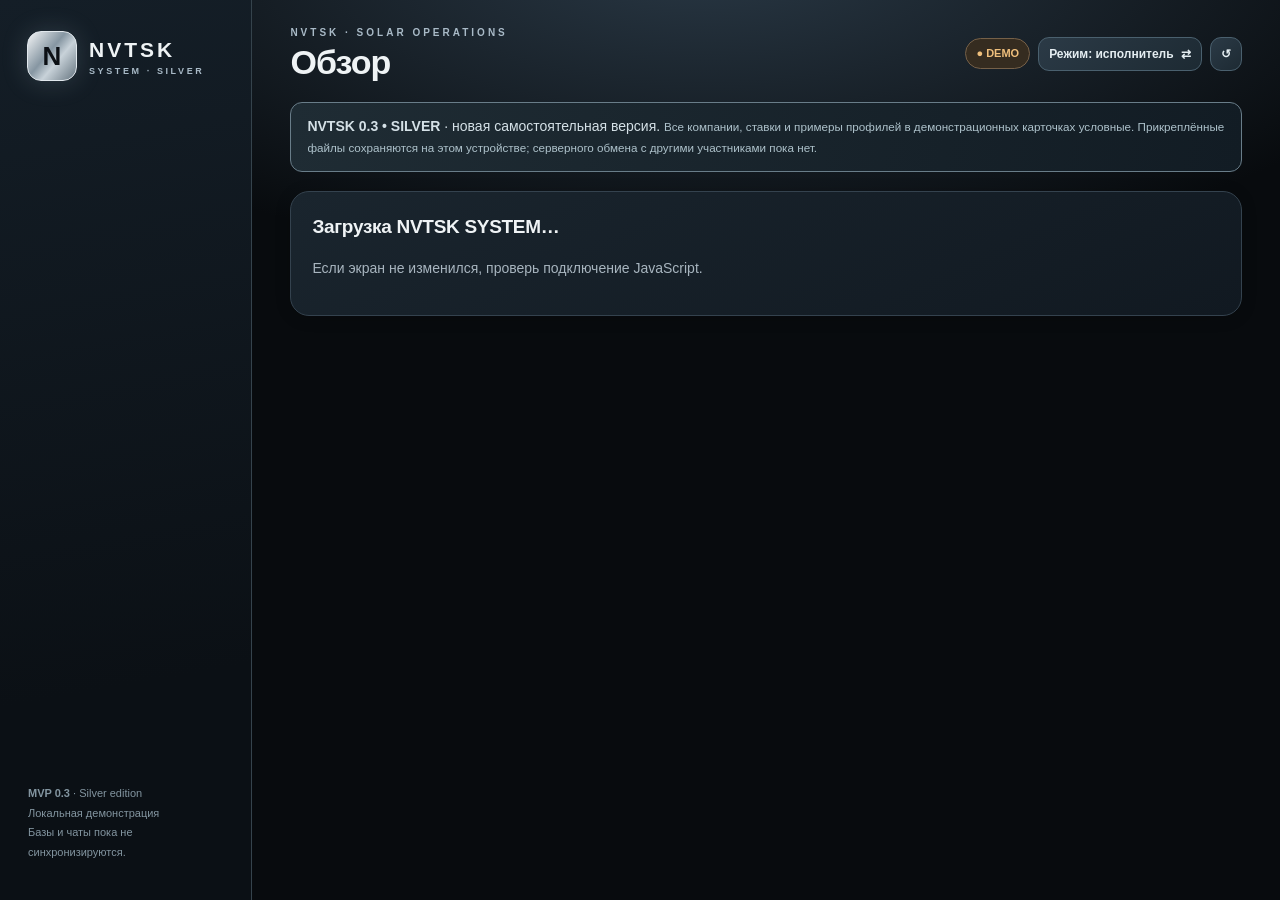
==== commit fb950137: "Launch redesigned NVTSK SYSTEM 0.3 Silver as default app; replace patchwork UI with unified responsi" ====
--- a/index.html
+++ b/index.html
@@ -1,359 +1,34 @@
-<!DOCTYPE html>
+<!doctype html>
 <html lang="ru">
 <head>
-<meta charset="UTF-8"/><meta name="viewport" content="width=device-width, initial-scale=1, viewport-fit=cover"/>
-<title>NVTSK SYSTEM · 0.3</title>
-<meta name="theme-color" content="#0b1117"/>
-<style>
-:root{--bg:#090f14;--panel:#121a22;--panel2:#18232d;--line:#2d3a43;--txt:#eaf0ee;--muted:#91a09e;--gold:#e2bf75;--gold2:#ffe0a2;--mint:#77d4aa;--red:#eb8679;--blue:#80bcec;--shadow:0 15px 45px #0008}
-*{box-sizing:border-box}html,body{margin:0;height:100%;background:var(--bg);color:var(--txt);font:15px/1.45 system-ui,-apple-system,Segoe UI,Arial,sans-serif}button,input{font:inherit}button{cursor:pointer}button:disabled{opacity:.4;cursor:not-allowed}input{min-width:0;color:var(--txt);background:#0e161e;border:1px solid var(--line);border-radius:10px;padding:12px;width:100%;outline:none}input:focus{border-color:var(--gold)}.app{min-height:100vh;max-width:1460px;margin:auto;display:grid;grid-template-columns:222px minmax(0,1fr)}.aside{background:linear-gradient(180deg,#111b23,#0a1117);border-right:1px solid #24303a;padding:30px 16px;position:sticky;top:0;align-self:start;height:100vh}.brand{display:flex;gap:12px;align-items:center;padding:0 11px 32px}.mark{height:46px;width:46px;border:1px solid #9e7e40;display:grid;place-items:center;background:linear-gradient(135deg,#fff0ac,#9e7731 45%,#f8d99e);font-size:26px;font-weight:1000;color:#0a1218;box-shadow:0 1px 15px #cfb27730;clip-path:polygon(0 0,100% 0,100% 100%,0 100%)}.brandname{font-size:19px;letter-spacing:2px;font-weight:850}.sublogo{font-size:9px;color:var(--gold);letter-spacing:2px}.nav{display:flex;flex-direction:column;gap:8px}.nav button{width:100%;padding:13px 15px;background:transparent;border:1px solid transparent;border-radius:12px;text-align:left;color:#9facb1;font-weight:650}.nav button.active{background:#2b302e;border-color:#5b5543;color:var(--gold2)}.nav button:hover{background:#26313b}.asidefoot{position:absolute;bottom:25px;left:25px;color:#7b898e;font-size:11px}.main{min-width:0;padding:24px 30px 110px}.top{display:flex;align-items:center;justify-content:space-between;gap:15px;margin-bottom:24px}.eyebrow{text-transform:uppercase;letter-spacing:3px;font-size:10px;font-weight:800;color:var(--gold)}h1{margin:2px 0 0;font-size:29px;letter-spacing:.2px}h2{font-size:19px;margin:0 0 17px}h3{font-size:15px;margin:0 0 9px}.muted{color:var(--muted)}.small{font-size:12px}.tiny{font-size:11px}.btn{background:#293640;color:var(--txt);border:1px solid #435361;padding:11px 15px;border-radius:10px;font-weight:700}.btn:hover{filter:brightness(1.16)}.btn.primary{background:linear-gradient(135deg,#f1d49a,#b78b48);color:#121416;border:0}.btn.outline{background:transparent;border-color:#8b7450;color:var(--gold)}.btn.green{background:#214939;color:#9de2bb;border:1px solid #3e8a69}.btn.sm{font-size:12px;padding:7px 10px}.pill{display:inline-block;color:var(--gold2);border:1px solid #69573f;border-radius:30px;padding:4px 9px;background:#3a302326;font-size:11px;font-weight:750}.pill.green{border-color:#386d54;color:#91dfb6;background:#1f3b30}.pill.red{border-color:#805049;color:#f5a79a;background:#3b2828}.pill.blue{border-color:#42738d;color:#a3d8fc;background:#27394a}.panel{background:linear-gradient(180deg,#15212b,#111922);border:1px solid #293744;border-radius:18px;padding:20px;box-shadow:0 3px 15px #0002}.grid{display:grid;gap:16px}.twocol{grid-template-columns:minmax(0,1.6fr) minmax(0,1fr)}.three{grid-template-columns:repeat(3,minmax(0,1fr))}.four{grid-template-columns:repeat(4,minmax(0,1fr))}.hero{position:relative;overflow:hidden;background:radial-gradient(ellipse at 75% -15%,#8c774141,transparent 45%),linear-gradient(120deg,#172631,#101920 80%);padding:29px}.hero:before{content:"N";position:absolute;right:38px;top:-85px;font-size:330px;color:#d5ad5530;font-weight:950;pointer-events:none}.flex{display:flex;align-items:center;gap:10px;flex-wrap:wrap}.split{display:flex;justify-content:space-between;align-items:center;gap:14px}.stat{font-size:29px;font-weight:800;color:var(--gold2);font-variant-numeric:tabular-nums}.progress{height:9px;background:#2a3842;border-radius:20px;overflow:hidden}.progress>i{display:block;height:100%;background:linear-gradient(90deg,#96783d,#efd08a);border-radius:inherit}.stack{display:grid;gap:12px}.label{font-size:12px;color:#96a4aa;margin-bottom:5px}.divider{height:1px;background:#2d3944;margin:14px 0}.listitem{display:flex;align-items:center;justify-content:space-between;gap:10px;background:#111b23;border:1px solid #2b3a45;border-radius:12px;padding:12px 14px}.listitem:hover{border-color:#9b7d49}.lotcard{background:#121d26;border:1px solid #2f3d49;border-radius:15px;padding:18px;display:grid;gap:10px}.lotcard .big{font-size:25px;font-weight:820;color:#ecd09b}.lotcard:hover{border-color:#9e8555}.map{height:530px;position:relative;overflow:hidden;border:1px solid #4a5a5e;border-radius:17px;background:radial-gradient(circle at 60% 52%,#244657,#11242f 70%);touch-action:none;cursor:grab}.map:active{cursor:grabbing}.mapcanvas{position:absolute;width:100%;height:100%;inset:0;transform-origin:50% 50%;user-select:none}.map svg{width:100%;height:100%;position:absolute;inset:0}.pin{position:absolute;transform:translate(-50%,-50%);border:0;color:#0f181d;background:linear-gradient(140deg,#ffe8aa,#b58b3d);font-weight:850;font-size:12px;min-width:46px;min-height:46px;border-radius:50%;box-shadow:0 0 0 6px #f5c97320,0 0 28px #efba6480;display:flex;align-items:center;justify-content:center;transition:filter .15s}.pin span{pointer-events:none}.pin:hover,.pin.sel{box-shadow:0 0 0 10px #f8c97342,0 0 33px #e2c67b;filter:brightness(1.12)}.city{position:absolute;color:#dce7ea;opacity:.75;font-size:13px;font-weight:650;text-shadow:0 1px 4px black;pointer-events:none}.mapfloat{position:absolute;bottom:15px;left:15px;right:15px;display:flex;gap:8px;align-items:flex-end;justify-content:space-between;pointer-events:none}.mapfloat>*{pointer-events:auto}.mapnote{background:#0b151cde;border:1px solid #49616b;border-radius:11px;padding:10px 13px;font-size:11px;color:#b3c6cd}.zoom{display:flex;flex-direction:column;gap:5px}.zoom button{width:39px;height:39px;border:1px solid #465f6a;background:#0d1a23db;color:white;border-radius:9px;font-size:21px}.tabs{display:flex;gap:8px;flex-wrap:wrap;margin-bottom:17px}.tabs button{padding:9px 14px;border-radius:25px;border:1px solid #364753;background:#17232c;color:#b7c5c8;font-weight:700}.tabs button.active{background:#514634;color:#ffe1a3;border-color:#ad8c59}.avatar{height:48px;width:48px;flex:none;display:grid;place-items:center;border-radius:15px;border:1px solid #77653e;background:linear-gradient(150deg,#665333,#252f38);color:#ffe0a2;font-weight:900;font-size:19px}.person{display:flex;align-items:center;gap:12px}.tag{font-size:11px;color:#b7c6c8;background:#21313d;padding:5px 8px;border-radius:6px}.notice{border-left:3px solid var(--gold);background:#312c203d;padding:11px 13px;border-radius:8px;color:#dfcda9;font-size:12px}.bidrow{padding:11px;border-radius:10px;background:#14242c;border:1px solid #2a4347;margin-bottom:8px}.bidrow.best{border-color:#4b9f70;background:#1b302b}.bottomnav{display:none}.screen{display:none}.screen.active{display:block;animation:fade .18s ease}@keyframes fade{from{opacity:.6;transform:translateY(3px)}to{opacity:1;transform:none}}.toast{position:fixed;bottom:25px;right:26px;z-index:80;background:#d9c08b;color:#111920;padding:11px 17px;border-radius:12px;font-weight:750;box-shadow:var(--shadow);max-width:380px;display:none;pointer-events:none}.toast.show{display:block}.modalback{position:fixed;inset:0;background:#000b;z-index:40;display:none;align-items:center;justify-content:center;padding:18px}.modalback.show{display:flex}.modal{border:1px solid #63737c;background:#13202a;border-radius:17px;padding:24px;width:min(520px,100%);box-shadow:var(--shadow);max-height:85vh;overflow:auto}.inputrow{display:flex;gap:10px}.inputrow input{flex:1}.filters{display:flex;gap:8px;flex-wrap:wrap}.filters button{background:#25323d;border:1px solid #455665;color:#c2d2d3;border-radius:10px;padding:7px 10px}.filters button.active{background:#54432b;color:#ffe0a2;border-color:#ad8c59}.kbd{font-size:11px;background:#303c43;border:1px solid #58636c;border-radius:5px;padding:3px 5px;color:#dce6e5}.dim{opacity:.7}.gold{color:var(--gold2)}.greenText{color:var(--mint)}.redText{color:var(--red)}.hint{color:#9daeb8;font-size:12px}.sectionhead{display:flex;justify-content:space-between;align-items:center;gap:15px;margin:0 0 14px}.actions{display:flex;gap:8px;flex-wrap:wrap}.hide{display:none!important}
-@media(max-width:1040px){.twocol{grid-template-columns:1fr}.three,.four{grid-template-columns:repeat(2,1fr)}}
-@media(max-width:740px){.app{display:block}.aside{display:none}.main{padding:17px 14px 94px}.top{margin-bottom:18px}.top .btn{font-size:11px}.top h1{font-size:23px}.three,.four{grid-template-columns:repeat(2,minmax(0,1fr));gap:10px}.panel{padding:15px;border-radius:14px}.stat{font-size:23px}.map{height:min(64vh,510px)}.hero{padding:18px}.hero:before{font-size:210px;top:-48px;right:0}.bottomnav{position:fixed;bottom:0;left:0;right:0;display:flex;justify-content:space-around;gap:2px;background:#101a23f5;border-top:1px solid #39464e;padding:8px 2px max(9px,env(safe-area-inset-bottom));z-index:30;box-shadow:0 -4px 20px #0005}.bottomnav button{background:transparent;border:0;color:#9eaaad;min-width:62px;font-size:10px;font-weight:750;display:flex;flex-direction:column;gap:3px;align-items:center}.bottomnav button span{font-size:20px}.bottomnav button.active{color:#f5d395}.inputrow{flex-direction:column}.mapnote{max-width:220px}.city{font-size:11px}}
-</style>
+<meta charset="utf-8">
+<meta name="viewport" content="width=device-width, initial-scale=1, viewport-fit=cover">
+<meta name="theme-color" content="#0b1117">
+<meta name="description" content="NVTSK SYSTEM 0.3 — PV projects, crews, documents and task workflows. Demo prototype.">
+<title>NVTSK SYSTEM • Silver 0.3</title>
+<link rel="stylesheet" href="./v03.css">
+<style>[hidden]{display:none!important}</style>
+<script defer src="./v03.js"></script>
 </head>
 <body>
-<div class="app">
-<aside class="aside"><div class="brand"><div class="mark">N</div><div><div class="brandname">NVTSK</div><div class="sublogo">SYSTEM • MVP</div></div></div><nav class="nav" id="sideNav"></nav><div class="asidefoot">MVP 0.3 • Demo only<br/>Данные вымышлены</div></aside>
-<main class="main"><div id="bootNotice" style="background:#1b2630;color:#ffe0a2;padding:12px 14px;border:1px solid #76613b;border-radius:12px;margin:0 0 14px;line-height:1.5"><strong>Важно:</strong> предпросмотр файлов в чате может отключать JavaScript. Для интерактивной версии скачайте HTML и откройте его в обычном браузере, а не в предпросмотре файла.</div><div class="top"><div><div class="eyebrow">NVTSK • SOLAR OPERATIONS</div><h1 id="pagetitle">Лобби</h1></div><div class="flex"><span class="pill green">● DEMO</span><button class="btn sm" id="resetBtn">↺ Сброс</button></div></div>
-<section class="screen" id="home"></section><section class="screen" id="map"></section><section class="screen" id="lots"></section><section class="screen" id="crew"></section><section class="screen" id="community"></section>
-</main></div><div class="bottomnav" id="bottomNav"></div><div class="toast" id="toast"></div><div class="modalback" id="modalback"><div class="modal" id="modal"></div></div>
-<noscript><p style="margin:14px;padding:15px;background:#26313a;color:white">В этом просмотрщике JavaScript отключён. Скачайте файл и откройте его в Safari, Chrome или другом браузере, чтобы нажимать кнопки.</p></noscript>
-<script>
-(() => {
-'use strict';console.info('NVTSK MVP v0.3 — интерфейс запущен');
-const menus=[['home','⌂','Лобби'],['map','⌾','Карта'],['lots','▤','Лоты'],['crew','♟','Команда'],['community','♧','Сообщество']];
-const lots=[
-{id:1,city:'Stockach',lat:'47.85° N',title:'Скатная кровля · 20 кВт',kw:20,client:'Solarbau Süd GmbH',kind:'DC',price:2000,deadline:'27.11.2026',start:'01.12.2026',days:5,minimum:2,experience:10,needsTools:true,needsVehicle:true,description:'Монтаж PV на скатной кровле: Unterkonstruktion, модули, DC-кабель, маркировка стрингов. Подключение AC не входит.',pos:[30,25],bids:[{team:'Solar Crew Süd',price:1700,legacy:4300},{team:'DachSolar Team',price:1600,legacy:2000}]},
-{id:2,city:'Singen',lat:'47.76° N',title:'Частный дом · 14,8 кВт',kw:14.8,client:'Hegau Energie',kind:'DC',price:1480,deadline:'29.11.2026',start:'04.12.2026',days:3,minimum:2,experience:8,needsTools:true,needsVehicle:false,description:'Черепичная крыша, монтаж DC и прокладка кабельных трасс. Леса и подъемник предоставляет заказчик.',pos:[24,61],bids:[{team:'SüdMontage',price:1380,legacy:3100}]},
-{id:3,city:'Überlingen',lat:'47.77° N',title:'Инвертор и AC · 12 кВт',kw:12,client:'Bodensee PV Service',kind:'AC',price:1200,deadline:'02.12.2026',start:'10.12.2026',days:2,minimum:2,experience:5,needsTools:true,needsVehicle:false,description:'Инвертор, AC-обвязка и пусконаладка. Электротехнические работы только квалифицированной компанией / Elektrofachkraft.',pos:[62,50],bids:[{team:'Elektro See',price:1120,legacy:7000}]}
-];
-const people=[{id:'roman',name:'Роман',job:'DC-монтажник',legacy:4200,ac:false,dc:true,icon:'Р',loc:'Singen'},{id:'denis',name:'Денис',job:'DC + логистика',legacy:3100,ac:false,dc:true,icon:'Д',loc:'Stockach'},{id:'olena',name:'Олена',job:'Elektrofachkraft · AC',legacy:7100,ac:true,dc:false,icon:'О',loc:'Konstanz'},{id:'artem',name:'Артём',job:'Монтажник PV',legacy:2100,ac:false,dc:true,icon:'А',loc:'Überlingen'}];
-const defaults={screen:'home',communityTab:'installers',selectedLot:1,detail:false,team:['sergey'],teamName:'Solar Crew Süd',hasTools:true,hasVehicle:true,merit:3000,xp:24650,legacy:{dc:8500,ac:3200,engineering:1500,leadership:2000},bids:{},completed:[],purchases:[],checklist:{},achievements:[],mapZoom:1,filter:'all'};
-const storeKey='nvtsk-mvp-2026-v2';const fresh=()=>JSON.parse(JSON.stringify(defaults));let st;try{st=Object.assign(fresh(),JSON.parse(localStorage.getItem(storeKey)||'{}'))}catch(e){st=fresh()};
-const $=s=>document.querySelector(s), fmt=n=>Math.round(n).toLocaleString('ru-RU'), esc=s=>String(s).replace(/[&<>"']/g,a=>({'&':'&amp;','<':'&lt;','>':'&gt;','"':'&quot;',"'":'&#39;'}[a]));
-function save(){try{localStorage.setItem(storeKey,JSON.stringify(st))}catch(e){}};
-function toast(msg){const el=$('#toast');el.textContent=msg;el.classList.add('show');clearTimeout(window.nt);window.nt=setTimeout(()=>el.classList.remove('show'),3200)}
-function nav(id){st.screen=id;st.detail=false;save();render();window.scrollTo({top:0,behavior:'smooth'})}
-function openModal(html){$('#modal').innerHTML=html;$('#modalback').classList.add('show')}
-function closeModal(){$('#modalback').classList.remove('show')}
-function isQualified(lot){const members=st.team.map(i=>i==='sergey'?{dc:true,ac:false}:people.find(p=>p.id===i)).filter(Boolean);const skill=lot.kind==='AC'?members.some(p=>p.ac):members.some(p=>p.dc);return {ok:members.length>=lot.minimum && skill && (!lot.needsTools||st.hasTools)&&(!lot.needsVehicle||st.hasVehicle),members:members.length,skill}}
-function crewNames(){return st.team.map(id=>id==='sergey'?'Серёжа':people.find(p=>p.id===id)?.name).filter(Boolean).join(', ')}
-function level(){return 12+Math.floor(Math.max(0,st.xp-24650)/2000)}
-function logRows(){return Object.entries(st.legacy).map(([key,val])=>{const names={dc:'🏠 DC-монтаж',ac:'⚡ AC-электрика',engineering:'📐 Проектирование',leadership:'👥 Руководство'};return `<div><div class="split small"><b>${names[key]}</b><span class="gold">${fmt(val)} Legacy</span></div><div class="progress" style="margin-top:6px"><i style="width:${Math.min(100,Math.round(val/9000*100))}%"></i></div></div>`}).join('')}
-function render(){const boot=document.getElementById('bootNotice');if(boot)boot.remove();const id=st.screen;$('#pagetitle').textContent=menus.find(m=>m[0]===id)[2];$('#sideNav').innerHTML=menus.map(m=>`<button data-nav="${m[0]}" class="${id===m[0]?'active':''}">${m[1]} &nbsp; ${m[2]}</button>`).join('');$('#bottomNav').innerHTML=menus.map(m=>`<button data-nav="${m[0]}" class="${id===m[0]?'active':''}"><span>${m[1]}</span>${m[2]}</button>`).join('');
-for(const node of document.querySelectorAll('.screen'))node.classList.toggle('active',node.id===id);
-if(id==='home')home();if(id==='map')map();if(id==='lots')lotsPage();if(id==='crew')crew();if(id==='community')community();bindCommon();}
-function bindCommon(){document.querySelectorAll('[data-nav]').forEach(b=>b.onclick=()=>nav(b.dataset.nav));}
-function home(){$('#home').innerHTML=`<div class="panel hero" style="margin-bottom:16px"><div class="eyebrow">МОЙ ПЕРСОНАЖ</div><h2 style="font-size:28px;margin:12px 0 3px">Серёжа Монтажник</h2><div class="muted">DC Installer • Боденское озеро • Solar Crew Süd</div><div class="flex" style="margin-top:20px"><span class="pill">Уровень ${level()}</span><span class="pill green">⭐ Рейтинг 4,9 / 5</span><span class="pill blue">DC Specialist</span></div><div style="margin-top:22px;max-width:500px"><div class="split small"><span>До следующего уровня</span><b>${fmt(st.xp)} XP</b></div><div class="progress" style="margin-top:7px"><i style="width:${20+(st.xp%2000)/2000*80}%"></i></div></div></div>
-<div class="grid three" style="margin-bottom:16px"><div class="panel"><div class="label">⚡ Опыт (XP)</div><div class="stat">${fmt(st.xp)}</div><div class="hint">Растёт за действия и работу</div></div><div class="panel"><div class="label">◈ Merit • доступно</div><div class="stat">${fmt(st.merit)}</div><button class="btn sm outline" id="storeButton">Открыть магазин</button></div><div class="panel"><div class="label">🏆 Legacy • накоплено</div><div class="stat">${fmt(Object.values(st.legacy).reduce((a,b)=>a+b,0))}</div><div class="hint">Не уменьшается при тратах</div></div></div>
-<div class="grid twocol"><div class="panel"><h2>Дерево профессионального опыта</h2><div class="stack">${logRows()}</div></div><div class="panel"><h2>Достижения</h2><div class="listitem"><span>🏅 1000 PV-модулей</span><span class="pill green">Демо-награда</span></div><div style="height:9px"></div><div class="listitem"><span>🛠️ Работа без замечаний</span><span class="pill">+ Merit</span></div><div style="height:9px"></div><div class="listitem"><span>🏁 Первый лот NVTSK</span><span class="pill blue">Прогресс</span></div><div class="divider"></div><div class="actions"><button class="btn primary" data-nav="map">Найти объект ↗</button><button class="btn" data-nav="crew">Моя бригада</button></div></div></div>`;$('#storeButton').onclick=store;bindCommon()}
-function store(){let products=[['🧤','Рабочие перчатки',250],['🪛','Набор бит',500],['🎓','Модуль обучения DC',800]];openModal(`<div class="split"><h2>Магазин Merit</h2><button class="btn sm" data-close>✕</button></div><p class="muted small">Демо-магазин. Покупки виртуальные, реальных заказов и списаний нет.</p><div class="pill">Баланс: ${fmt(st.merit)} Merit</div><div class="stack" style="margin-top:16px">${products.map((p,i)=>`<div class="listitem"><span>${p[0]} ${p[1]} <div class="hint">${p[2]} Merit</div></span><button class="btn sm primary" data-buy="${i}" ${st.merit<p[2]?'disabled':''}>Обменять</button></div>`).join('')}</div>`);document.querySelector('[data-close]').onclick=closeModal;document.querySelectorAll('[data-buy]').forEach(b=>b.onclick=()=>{const p=products[+b.dataset.buy];if(st.merit<p[2])return;st.merit-=p[2];st.purchases.push(p[1]);save();closeModal();render();toast('Демо-покупка: '+p[1])})}
-function map(){$('#map').innerHTML=`<div class="sectionhead"><div><h2>Активные объекты на карте</h2><div class="muted small">Выбери светящуюся точку, чтобы открыть лот • Регион Bodensee</div></div><span class="pill green">${lots.length} объекта</span></div><div class="map" id="mapbox"><div class="mapcanvas" id="mapcanvas"><svg viewBox="0 0 900 560" preserveAspectRatio="none" aria-label="Схематичная карта региона Боденского озера"><defs><pattern id="grid" width="46" height="46" patternUnits="userSpaceOnUse"><path d="M 46 0 L 0 0 0 46" fill="none" stroke="#526f78" stroke-width=".6" opacity=".25"/></pattern><filter id="glow"><feGaussianBlur stdDeviation="8"/></filter></defs><rect width="900" height="560" fill="url(#grid)"/><path d="M20 390 Q170 324 250 395 T440 440 Q530 411 570 370 T720 440 L900 480 L900 560 L0 560 Z" fill="#12394b" stroke="#44879c" stroke-width="2"/><path d="M0 370 Q200 322 420 392 T900 470" stroke="#638aa1" opacity=".16" stroke-width="24" fill="none" filter="url(#glow)"/><path d="M-20 110 Q180 180 290 145 T560 210 T950 180 M20 480 Q210 350 310 290 T690 90 M100 0 Q330 100 420 310 T890 420 M0 280 Q150 220 250 290 T590 240 T920 300" stroke="#738589" stroke-width="3" stroke-dasharray="6 9" opacity=".5" fill="none"/><path d="M-20 110 Q180 180 290 145 T560 210 T950 180 M20 480 Q210 350 310 290 T690 90 M100 0 Q330 100 420 310 T890 420 M0 280 Q150 220 250 290 T590 240 T920 300" stroke="#c5d1cc" stroke-width=".8" opacity=".65" fill="none"/><text x="580" y="505" fill="#76c3d8" font-size="36" opacity=".5" letter-spacing="6">BODENSEE</text><text x="65" y="35" fill="#789298" font-size="13">SCHEMATIC MAP • DEMO</text></svg>${lots.map(l=>`<button class="pin ${st.selectedLot===l.id?'sel':''}" style="left:${l.pos[0]}%;top:${l.pos[1]}%" data-maplot="${l.id}" title="${esc(l.title)}"><span>${l.kw}</span></button>`).join('')}<div class="city" style="left:31%;top:12%">Stockach</div><div class="city" style="left:14%;top:68%">Singen</div><div class="city" style="left:63%;top:37%">Überlingen</div><div class="city" style="left:34%;top:75%">Radolfzell</div></div><div class="mapfloat"><span class="mapnote">✦ Светящиеся метки = доступные лоты<br/>Карта схематичная, не навигационная</span><div class="zoom"><button id="zoomIn">+</button><button id="zoomOut">−</button></div></div></div><div id="maplotcard" style="margin-top:14px"></div>`;
-$('#mapbox').querySelectorAll('[data-maplot]').forEach(b=>b.onclick=e=>{e.stopPropagation();st.selectedLot=+b.dataset.maplot;save();updateMapLot();$('#mapcanvas').querySelectorAll('.pin').forEach(p=>p.classList.toggle('sel',+p.dataset.maplot===st.selectedLot))});const canvas=$('#mapcanvas');function apply(){canvas.style.transform=`translate(${pan.x}px,${pan.y}px) scale(${st.mapZoom})`};let pan={x:0,y:0},drag=null;$('#zoomIn').onclick=()=>{st.mapZoom=Math.min(2,st.mapZoom+.25);apply();save()};$('#zoomOut').onclick=()=>{st.mapZoom=Math.max(1,st.mapZoom-.25);apply();save()};const box=$('#mapbox');box.onpointerdown=e=>{if(e.target.closest('button'))return;drag={x:e.clientX,y:e.clientY,px:pan.x,py:pan.y};box.setPointerCapture(e.pointerId)};box.onpointermove=e=>{if(!drag)return;pan.x=drag.px+e.clientX-drag.x;pan.y=drag.py+e.clientY-drag.y;apply()};box.onpointerup=()=>{drag=null};apply();updateMapLot()}
-function updateMapLot(){const l=lots.find(x=>x.id===st.selectedLot),q=isQualified(l),best=Math.min(l.price,...l.bids.map(b=>b.price),...(st.bids[l.id]?[st.bids[l.id]]:[]));$('#maplotcard').innerHTML=`<div class="panel split" style="align-items:flex-start"><div><span class="pill">${l.city}</span> <span class="pill ${q.ok?'green':'red'}">${q.ok?'Ваша команда подходит':'Требуется команда'}</span><h2 style="margin:10px 0 4px">⚡ ${l.title}</h2><div class="muted small">Старт ${l.start} • ${l.days} дней • Приём ставок до ${l.deadline}</div><div style="margin-top:7px" class="gold">Лучшее предложение: ${fmt(best)} €</div></div><button class="btn primary" id="openSelectedLot">Открыть лот ↗</button></div>`;$('#openSelectedLot').onclick=()=>openLot(l.id)}
-function openLot(id){st.selectedLot=id;st.screen='lots';st.detail=true;save();render();window.scrollTo({top:0,behavior:'smooth'})}
-function lotsPage(){if(st.detail){lotDetail();return}const visible=lots.filter(l=>st.filter==='all'||l.kind===st.filter);$('#lots').innerHTML=`<div class="sectionhead"><div><h2>Биржа монтажных лотов</h2><div class="small muted">Ставки, требования и подбор бригады</div></div><span class="pill">3 активных</span></div><div class="filters" style="margin-bottom:17px"><button data-filter="all" class="${st.filter==='all'?'active':''}">Все</button><button data-filter="DC" class="${st.filter==='DC'?'active':''}">DC</button><button data-filter="AC" class="${st.filter==='AC'?'active':''}">AC</button></div><div class="grid three">${visible.map(l=>{const q=isQualified(l);return `<div class="lotcard"><div class="split"><span class="pill blue">${l.city}</span><span class="pill ${q.ok?'green':'red'}">${q.ok?'Доступен':'Заблокирован'}</span></div><div><h3 style="font-size:19px">${l.title}</h3><div class="muted small">${l.client}</div></div><div class="big">${fmt(l.price)} €</div><div class="muted small">Бюджет заказчика · ${l.minimum} участника · ${l.days} дня/дней</div><div class="muted small">Старт ${l.start}</div><button class="btn primary" data-lot="${l.id}">Открыть лот →</button></div>`}).join('')}</div>`;document.querySelectorAll('[data-filter]').forEach(b=>b.onclick=()=>{st.filter=b.dataset.filter;save();lotsPage()});document.querySelectorAll('[data-lot]').forEach(b=>b.onclick=()=>openLot(+b.dataset.lot))}
-function lotDetail(){const l=lots.find(x=>x.id===st.selectedLot),q=isQualified(l),best=Math.min(l.price,...l.bids.map(b=>b.price),...(st.bids[l.id]?[st.bids[l.id]]:[])),requirements=[['Количество людей',`${q.members} / ${l.minimum}`,q.members>=l.minimum],['Профиль '+l.kind,l.kind==='AC'?'Требуется Elektrofachkraft':'Опыт PV DC',q.skill],['Инструменты',st.hasTools?'Есть':'Не отмечены',!l.needsTools||st.hasTools],['Транспорт',st.hasVehicle?'Есть':'Не отмечен',!l.needsVehicle||st.hasVehicle]];
-$('#lots').innerHTML=`<div class="actions" style="margin-bottom:16px"><button class="btn sm" id="backLots">← Все лоты</button><span class="pill">${l.city}</span><span class="pill blue">${l.kind}</span></div><div class="panel hero" style="margin-bottom:15px"><div class="eyebrow">ЛОТ NV-${String(l.id).padStart(4,'0')}</div><h2 style="font-size:28px;margin:12px 0">${l.title}</h2><div class="muted">${l.client} · ${l.city} · ${l.lat}</div><div class="grid three" style="margin-top:20px"><div><div class="label">Бюджет</div><div class="stat">${fmt(l.price)} €</div></div><div><div class="label">Начало работ</div><b>${l.start}</b></div><div><div class="label">Срок</div><b>${l.days} дней</b></div></div></div><div class="grid twocol"><div class="stack"><div class="panel"><h2>Описание объекта</h2><p>${l.description}</p><div class="divider"></div><div class="small muted">Ставки принимаются до ${l.deadline}. Указанные суммы и сроки демонстрационные.</div></div><div class="panel"><h2>Проверка допуска команды</h2><div class="stack">${requirements.map(r=>`<div class="split"><span class="muted">${r[0]}</span><span class="${r[2]?'greenText':'redText'}">${r[2]?'✓':'✕'} ${r[1]}</span></div>`).join('')}</div><div class="divider"></div><span class="pill ${q.ok?'green':'red'}">${q.ok?'Команда соответствует условиям':'Пока нельзя подать ставку'}</span>${!q.ok?`<p class="hint">Пригласи специалиста или отметь оснащение команды. Подтверждение навыков в реальной версии будет проверяться отдельно.</p><button class="btn" id="goCrew">Настроить бригаду →</button>`:''}</div><div class="panel"><h2>Сдача работ • демо</h2><p class="muted small">Тестовый чек-лист для закрытия лота. Реальной приёмки нет.</p><label class="listitem"><span>☑ Фото выполненного монтажа</span><input type="checkbox" style="width:18px" data-check="photo" ${st.checklist[l.id+'photo']?'checked':''}></label><label class="listitem"><span>☑ DC-маркировка / отчёт</span><input type="checkbox" style="width:18px" data-check="report" ${st.checklist[l.id+'report']?'checked':''}></label><button class="btn green" style="margin-top:11px" id="finishLot" ${st.completed.includes(l.id)?'disabled':''}>${st.completed.includes(l.id)?'✓ Награда уже получена':'Демо: принять работу и выдать награду'}</button><p class="hint">В настоящем продукте сдачу утверждает заказчик, а при споре привлекается согласованный независимый эксперт.</p></div></div><div class="stack"><div class="panel"><h2>Аукцион</h2><div class="label">Лучшее предложение</div><div class="stat greenText">${fmt(best)} €</div><div class="divider"></div>${[...l.bids,...(st.bids[l.id]?[{team:st.teamName+' (вы)',price:st.bids[l.id],legacy:15200}]:[])].sort((a,b)=>a.price-b.price).map((b,i)=>`<div class="bidrow ${i===0?'best':''}"><div class="split"><b>${esc(b.team)}</b><strong>${fmt(b.price)} €</strong></div><div class="muted small">Legacy ${fmt(b.legacy)} ${i===0?' • 🟢 Минимальная цена':''}</div></div>`).join('')}<div class="divider"></div><div class="label">Моя ставка (€)</div><div class="inputrow"><input type="number" id="bidInput" value="${Math.max(1,best-50)}" min="1" step="10"><button class="btn primary" id="placeBid" ${!q.ok?'disabled':''}>Предложить цену</button></div><div class="hint" style="margin-top:9px">Ставки тестовые и остаются только в твоём браузере.</div></div><div class="panel"><h2>⚖️ Спорные ситуации</h2><p class="muted small">Стороны совместно выбирают независимого медиатора с подтверждённой квалификацией. Роль предусмотрена в концепции, решение споров пока не реализовано.</p></div></div></div>`;
-$('#backLots').onclick=()=>{st.detail=false;save();render()};if($('#goCrew'))$('#goCrew').onclick=()=>nav('crew');$('#placeBid').onclick=()=>{const p=Number($('#bidInput').value);if(!Number.isFinite(p)||p<=0){toast('Введи корректную цену');return}if(!isQualified(l).ok){toast('Команда не соответствует требованиям');return}st.bids[l.id]=p;save();toast('Тестовая ставка '+fmt(p)+' € добавлена');lotDetail()};document.querySelectorAll('[data-check]').forEach(i=>i.onchange=()=>{st.checklist[l.id+i.dataset.check]=i.checked;save()});$('#finishLot').onclick=()=>{if(!st.checklist[l.id+'photo']||!st.checklist[l.id+'report']){toast('Сначала отметь оба пункта чек-листа');return}if(!isQualified(l).ok){toast('Сначала собери команду по требованиям');return}if(st.completed.includes(l.id))return;st.completed.push(l.id);st.xp+=500;st.merit+=100;st.legacy[l.kind.toLowerCase()]+=200;save();toast('Демо-награда: +500 XP, +100 Merit, +200 '+l.kind+' Legacy');lotDetail()}}
-function crew(){$('#crew').innerHTML=`<div class="panel hero" style="margin-bottom:16px"><div class="eyebrow">МОЙ ОТРЯД</div><h2 style="font-size:28px;margin:9px 0">🛡 ${esc(st.teamName)}</h2><div class="muted">Временная команда на объект, по логике игрового отряда</div><div class="flex" style="margin-top:18px"><span class="pill">${st.team.length} участников</span><span class="pill green">Капитан: Серёжа</span><span class="pill">Demo Squad</span></div></div><div class="grid twocol"><div class="stack"><div class="panel"><h2>Состав бригады</h2><div class="stack">${st.team.map(id=>{const p=id==='sergey'?{name:'Серёжа',job:'Капитан · DC-монтаж',icon:'С',legacy:8500}:people.find(p=>p.id===id);return `<div class="listitem"><div class="person"><div class="avatar">${p.icon}</div><div><b>${p.name}</b><div class="muted tiny">${p.job}</div></div></div>${id==='sergey'?'<span class="pill">Капитан</span>':`<button class="btn sm" data-remove="${id}">Убрать</button>`}</div>`}).join('')}</div><div class="divider"></div><button class="btn primary" data-nav="community">+ Пригласить монтажника</button></div><div class="panel"><h2>Оснащение команды</h2><label class="listitem"><span>🧰 Инструменты для PV</span><input type="checkbox" id="toolsCheck" style="width:18px" ${st.hasTools?'checked':''}></label><label class="listitem"><span>🚐 Транспорт</span><input type="checkbox" id="vehicleCheck" style="width:18px" ${st.hasVehicle?'checked':''}></label><p class="muted small">В демо эти параметры отмечаются вручную. В рабочей системе потребуется подтверждение.</p></div></div><div class="stack"><div class="panel"><h2>Доступ к лотам</h2>${lots.map(l=>{const q=isQualified(l);return `<div class="listitem"><div><b>${l.city} · ${l.kw} кВт</b><div class="muted small">${l.kind} • ${l.minimum} человека</div></div><button class="btn sm ${q.ok?'green':''}" data-golot="${l.id}">${q.ok?'Открыть':'🔒 Условия'}</button></div>`}).join('')}</div><div class="panel"><h2>Командная статистика</h2><div class="grid three"><div><div class="stat">${st.team.length}</div><div class="hint">Участников</div></div><div><div class="stat">${st.completed.length}</div><div class="hint">Сдано (демо)</div></div><div><div class="stat">${Object.keys(st.bids).length}</div><div class="hint">Ставок</div></div></div><div class="divider"></div><button class="btn outline" id="renameCrew">Переименовать команду</button></div></div></div>`;document.querySelectorAll('[data-remove]').forEach(b=>b.onclick=()=>{st.team=st.team.filter(id=>id!==b.dataset.remove);save();crew();toast('Участник удалён из отряда')});document.querySelectorAll('[data-golot]').forEach(b=>b.onclick=()=>openLot(+b.dataset.golot));$('#toolsCheck').onchange=e=>{st.hasTools=e.target.checked;save();crew()};$('#vehicleCheck').onchange=e=>{st.hasVehicle=e.target.checked;save();crew()};$('#renameCrew').onclick=()=>{openModal(`<h2>Название команды</h2><input id="newCrewName" maxlength="40" value="${esc(st.teamName)}"/><div class="actions" style="margin-top:17px"><button class="btn primary" id="saveTeamName">Сохранить</button><button class="btn" id="cancelName">Отмена</button></div>`);$('#cancelName').onclick=closeModal;$('#saveTeamName').onclick=()=>{const n=$('#newCrewName').value.trim();if(!n)return;st.teamName=n;save();closeModal();crew()}};bindCommon()}
-function community(){const t=st.communityTab;$('#community').innerHTML=`<div class="sectionhead"><div><h2>Профессиональное сообщество</h2><div class="muted small">Находи специалистов, собирай команду, выбирай подрядчиков</div></div><span class="pill">DEMO NETWORK</span></div><div class="tabs">${[['installers','Монтажники'],['teams','Бригады'],['clients','Заказчики'],['mediators','Медиаторы']].map(tab=>`<button data-ctab="${tab[0]}" class="${t===tab[0]?'active':''}">${tab[1]}</button>`).join('')}</div><div class="grid ${t==='installers'?'twocol':'three'}" id="communityContent"></div>`;document.querySelectorAll('[data-ctab]').forEach(b=>b.onclick=()=>{st.communityTab=b.dataset.ctab;save();community()});const target=$('#communityContent');if(t==='installers'){target.innerHTML=`<div class="panel"><h2>Найти напарника</h2><div class="stack">${people.map(p=>`<div class="listitem"><div class="person"><div class="avatar">${p.icon}</div><div><b>${p.name}</b><div class="muted tiny">${p.job} · ${p.loc}</div><div class="gold tiny">Legacy ${fmt(p.legacy)}</div></div></div><button class="btn sm ${st.team.includes(p.id)?'green':'primary'}" data-invite="${p.id}" ${st.team.includes(p.id)?'disabled':''}>${st.team.includes(p.id)?'✓ В команде':'+ В отряд'}</button></div>`).join('')}</div></div><div class="panel"><h2>Отряд на один объект</h2><p class="muted">Приглашай монтажников так же легко, как игроков в команду перед матчем. Их квалификации помогают открыть доступ к лоту.</p><div class="divider"></div><b>${esc(st.teamName)}</b><div class="small muted">${crewNames()}</div><div style="margin-top:15px"><button class="btn primary" data-nav="crew">Управлять командой →</button></div><div class="divider"></div><div class="notice">Приглашения здесь подтверждаются автоматически только для демонстрации.</div></div>`;document.querySelectorAll('[data-invite]').forEach(b=>b.onclick=()=>{const id=b.dataset.invite;if(st.team.includes(id))return;st.team.push(id);save();community();toast('Приглашение принято (демо): '+people.find(x=>x.id===id).name)})}else if(t==='teams'){target.innerHTML=[['Solar Crew Süd','12 проектов','4 300 Legacy'],['DachSolar Team','7 проектов','2 000 Legacy'],['Elektro See','18 проектов','7 000 Legacy']].map((p,i)=>`<div class="panel"><div class="pill">Бригада #${i+1}</div><h2 style="margin-top:10px">🛡 ${p[0]}</h2><div class="muted">${p[1]} • ${p[2]}</div><div class="divider"></div><button class="btn" data-teamdetail="${i}">Смотреть профиль</button></div>`).join('');document.querySelectorAll('[data-teamdetail]').forEach(b=>b.onclick=()=>toast('Профиль бригады: демонстрационный режим'))}else if(t==='clients'){target.innerHTML=['Solarbau Süd GmbH','Hegau Energie','Bodensee PV Service'].map((n,i)=>`<div class="panel"><span class="pill blue">Заказчик</span><h2 style="margin-top:13px">${n}</h2><div class="small muted">Активный лот • Боденское озеро</div><div class="divider"></div><button class="btn primary" data-clientlot="${i+1}">Посмотреть лот</button></div>`).join('');document.querySelectorAll('[data-clientlot]').forEach(b=>b.onclick=()=>openLot(+b.dataset.clientlot))}else{target.innerHTML=[['🧰','Прокат инструмента','Аренда подъёмников, инструмента и лесов'],['🚛','Логистика','Доставка модулей и материалов на объект'],['📣','Маркетинг','Контент, реклама и продвижение бригад'],['⚖️','Независимый эксперт','Проверка спорных работ по взаимному согласию'],['📚','Бухгалтерия','Документы, счета и расчёты'],['🏪','Поставщики','Материалы и предложения партнёров']].map(p=>`<div class="panel"><div style="font-size:28px">${p[0]}</div><h2 style="margin-top:8px">${p[1]}</h2><p class="muted small">${p[2]}</p><span class="pill">Категория · демо</span></div>`).join('')}bindCommon()}
-$('#resetBtn').onclick=()=>{openModal('<h2>Сбросить демонстрацию?</h2><p class="muted">Команда, тестовые ставки, покупки и награды вернутся к исходным значениям.</p><div class="actions"><button class="btn primary" id="confirmReset">Сбросить</button><button class="btn" id="cancelReset">Отмена</button></div>');$('#confirmReset').onclick=()=>{st=fresh();save();closeModal();render();toast('Демо сброшено')};$('#cancelReset').onclick=closeModal};$('#modalback').onclick=e=>{if(e.target.id==='modalback')closeModal()};document.addEventListener('keydown',e=>{if(e.key==='Escape')closeModal()});render();
-})();
-</script>
-<script>
-
-(function(){
-"use strict";
-const K="nvtsk-mvp03-preview";
-const phases=[
-["Unterkonstruktion","Размещение Dachhaken, Schienen, Klemmen и монтажной конструкции"],
-["Dachschutz","Защита крыши, Gerüst / RSS / Sicherheitsnetz"],
-["Module","Раскладка PV-модулей и крепление"],
-["DC / Stringplan","Стринги, кабельные трассы и маркировка"],
-["Erdung","Заземление, зажимы, клеммы и уравнивание потенциалов"],
-["Dachausgang","Фото выхода кабеля с крыши"],
-["Kabelkanal","Кабель-канал и спуск в здание"],
-["Zusatzarbeiten","Дополнительные работы и проблемы"]
-];
-const empty={lots:{},posts:{},profile:{name:"Серёжа Монтажник",phone:"",role:"DC Montage",city:"Stockach"},rewards:{}};
-let data;
-try{data=Object.assign({},empty,JSON.parse(localStorage.getItem(K)||"{}"));data.lots||={};data.posts||={};data.profile||=empty.profile;data.rewards||={};}catch(_){data=JSON.parse(JSON.stringify(empty));}
-const assets={};
-const $=s=>document.querySelector(s);
-const escapeHTML=s=>String(s==null?"":s).replace(/[&<>"']/g,c=>({"&":"&amp;","<":"&lt;",">":"&gt;",'"':"&quot;","'":"&#39;"}[c]));
-const save=()=>{try{localStorage.setItem(K,JSON.stringify(data));}catch(_){alert("Лимит браузерного хранилища достигнут");}};
-const getLot=id=>(data.lots[id]||={address:"",stages:{},docs:[]});
-const key=(id,n,p)=>id+"-"+n+"-"+p;
-const stage=(lot,n)=>(lot.stages[n]||={before:false,after:false,approved:false});
-function styles(){
-if($("#v03style"))return;
-let x=document.createElement("style");x.id="v03style";
-x.textContent=".v03{margin:18px 0;padding:20px;background:#12202a;border:1px solid #3b5363;border-radius:18px}.v03 h2{margin:0 0 12px}.v03grid{display:grid;grid-template-columns:repeat(auto-fit,minmax(250px,1fr));gap:12px}.v03tile{padding:15px;background:#182b34;border:1px solid #30434b;border-radius:14px}.v03 small{color:#aebec3}.v03btn{background:#293e49;color:#eff4f1;border:1px solid #69838c;border-radius:9px;padding:8px 12px;cursor:pointer;margin:5px 5px 5px 0}.v03btn:focus-visible{outline:3px solid #ffcc82}.v03btn.gold{background:#d6b576;color:#142028;border:0;font-weight:bold}.v03 textarea{background:#0b1821;border:1px solid #536a71;border-radius:10px;color:white;padding:10px;width:100%;min-height:65px}.v03 input{margin:6px 0}.v03 img,.v03 video{max-width:100%;max-height:160px;border-radius:8px}.v03pdf{width:100%;height:460px;border:1px solid #586b76;border-radius:9px}.v03flag{color:#80dbab;font-weight:bold}.v03muted{font-size:12px;color:#abc1c9}.v03line{border-top:1px solid #41505b;margin:14px 0}.v03 file{display:block}.v03 .v03input{width:100%;max-width:540px}";
-document.head.appendChild(x);
-}
-function renderLot(id){
-let node=$("#v03lot");if(!node)return;
-const lot=getLot(id),posts=data.posts[id]||[],rw=data.rewards[id]||0;
-const confirmed=phases.filter((_,i)=>stage(lot,i).approved).length;
-node.innerHTML='<h2>📸 Фото-чек-лист · MVP 0.3</h2><p class="v03muted">Демо: добавленное фото «после» отправляет этап на проверку, заказчик подтверждает вручную. Медиафайлы и PDF пока хранятся только в открытой вкладке.</p>'+
-'<div><strong>'+confirmed+' / '+phases.length+' этапов подтверждено</strong></div>'+
-'<div class="v03grid">'+phases.map((p,i)=>{
-const s=stage(lot,i),a=assets[key(id,i,"before")],b=assets[key(id,i,"after")];
-const status=s.approved?"✅ Принято":s.after?"🟡 На проверке":"⚪ Ожидает";
-return '<section class="v03tile"><strong>'+(i+1)+'. '+p[0]+'</strong><p class="v03muted">'+p[1]+'</p><div>'+status+'</div>'+
-'<label class="v03muted">Фото/видео до <input type="file" accept="image/*,video/*" data-v03file="'+i+':before"></label>'+
-(a?'<div>'+preview(a)+'</div>':(s.before?'<div class="v03muted">Прикреплено в предыдущем сеансе (файл недоступен)</div>':""))+
-'<label class="v03muted">Фото/видео после <input type="file" accept="image/*,video/*" data-v03file="'+i+':after"></label>'+
-(b?'<div>'+preview(b)+'</div>':(s.after?'<div class="v03muted">Прикреплено в предыдущем сеансе (файл недоступен)</div>':""))+
-'<div><button class="v03btn" data-v03approve="'+i+'" '+(!s.after?'disabled':'')+'>'+(s.approved?"Отменить приёмку":"✓ Подтвердить этап")+'</button></div></section>';
-}).join("")+'</div>'+
-'<div class="v03line"></div><h2>📑 Документы заказчика</h2><p class="v03muted">Загрузи PDF-проект, Stringplan или чертёж. Просмотр откроется прямо здесь, без стороннего приложения.</p>'+
-'<input type="file" accept="application/pdf,.pdf" id="v03pdf" aria-label="Загрузить PDF"><div id="v03pdfwrap"></div>'+
-'<div class="v03line"></div><h2>📍 Адрес объекта</h2><input class="v03input" id="v03address" placeholder="Полный адрес от заказчика" value="'+escapeHTML(lot.address||"")+'">'+
-'<button class="v03btn" id="v03addressSave">Сохранить</button><button class="v03btn" id="v03navigate">Открыть навигацию</button>'+
-'<div class="v03line"></div><h2>💬 Лента объекта</h2>'+
-'<textarea id="v03post" placeholder="Новый пост: ход работ, проблема, допработа…"></textarea><button class="v03btn gold" id="v03addpost">Опубликовать</button>'+
-'<div>'+posts.map((p,i)=>'<div class="v03tile" style="margin-top:10px"><strong>Запись #'+(i+1)+'</strong><div>'+escapeHTML(p.text)+'</div><div class="v03muted">'+escapeHTML(p.when)+'</div><div class="v03line"></div>'+(p.comments||[]).map(c=>'<p class="v03muted">↳ '+escapeHTML(c)+'</p>').join("")+'<input placeholder="Написать комментарий" data-v03comment="'+i+'"></div>').join("")+'</div>'+
-'<div class="v03line"></div><h2>⭐ Бонус Merit от заказчика</h2><p class="v03muted">Только симуляция, без платежей. 1 Merit = 0,01 € как условный расчётный курс. 200 € = 20 000 Merit. Юридический и налоговый статус требует отдельной проверки.</p>'+
-'<div>Бонусы по этому лоту: <strong>'+rw.toLocaleString("ru-RU")+' Merit</strong></div><input id="v03tip" inputmode="decimal" type="number" min="0" max="10000" placeholder="Чаевые в € (пример: 200)"><button class="v03btn gold" id="v03reward">Начислить тестовые Merit</button>';
-node.querySelectorAll("[data-v03file]").forEach(el=>el.onchange=e=>{
-const f=e.target.files&&e.target.files[0];if(!f)return;const [iStr,p]=e.target.dataset.v03file.split(":"),i=+iStr,s=stage(lot,i);
-const kk=key(id,i,p);if(assets[kk])URL.revokeObjectURL(assets[kk].url);
-assets[kk]={url:URL.createObjectURL(f),type:f.type};
-s[p]=true;if(p==="after")s.approved=false;save();renderLot(id);
-});
-node.querySelectorAll("[data-v03approve]").forEach(el=>el.onclick=()=>{
-const s=stage(lot,+el.dataset.v03approve);if(!s.after)return;s.approved=!s.approved;save();renderLot(id);
-});
-$("#v03pdf").onchange=e=>{const f=e.target.files&&e.target.files[0];if(!f)return;if(f.type!=="application/pdf"&&!/\.pdf$/i.test(f.name)){alert("Выбери PDF");return;}
-const k=id+"-pdf";if(assets[k])URL.revokeObjectURL(assets[k].url);
-assets[k]={url:URL.createObjectURL(f),name:f.name};renderPDF(id);};
-renderPDF(id);
-$("#v03addressSave").onclick=()=>{lot.address=$("#v03address").value.trim();save();};
-$("#v03navigate").onclick=()=>{const address=$("#v03address").value.trim();if(!address){alert("Сначала добавь точный адрес");return;}lot.address=address;save();window.open("https://www.google.com/maps/dir/?api=1&destination="+encodeURIComponent(address),"_blank","noopener");};
-$("#v03addpost").onclick=()=>{const v=$("#v03post").value.trim();if(!v)return;(data.posts[id]||=[]).push({text:v,when:new Date().toLocaleString("ru-RU"),comments:[]});save();renderLot(id);};
-node.querySelectorAll("[data-v03comment]").forEach(el=>el.onkeydown=e=>{if(e.key!=="Enter")return;const v=e.target.value.trim();if(!v)return;((data.posts[id]||[])[+e.target.dataset.v03comment].comments||=[]).push(v);save();renderLot(id);});
-$("#v03reward").onclick=()=>{const euros=Number($("#v03tip").value);if(!Number.isFinite(euros)||euros<=0||euros>10000)return alert("Укажи сумму от 0 до 10 000 €");data.rewards[id]=(data.rewards[id]||0)+Math.round(euros*100);save();renderLot(id);};
-}
-function preview(f){return f.type.startsWith("video/")?'<video controls src="'+f.url+'"></video>':'<img alt="Прикреплённое фото" src="'+f.url+'">';}
-function renderPDF(id){const holder=$("#v03pdfwrap");if(!holder)return;const d=assets[id+"-pdf"];holder.innerHTML=d?'<p class="v03muted">Просмотр: '+escapeHTML(d.name)+'</p><iframe class="v03pdf" title="PDF проекта" src="'+d.url+'"></iframe>':'';}
-function renderProfile(){
-const n=$("#v03profile");if(!n)return;const p=data.profile;
-n.innerHTML='<h2>👤 Мой профиль · 0.3</h2><p class="v03muted">Личные сведения сохранены локально в браузере. Без авторизации и серверной базы это только прототип.</p>'+
-'<label>Имя<input id="v03name" value="'+escapeHTML(p.name||"")+'"></label><label>Телефон<input type="tel" id="v03phone" value="'+escapeHTML(p.phone||"")+'"></label>'+
-'<label>Специализация<input id="v03role" value="'+escapeHTML(p.role||"")+'"></label><label>Город<input id="v03city" value="'+escapeHTML(p.city||"")+'"></label>'+
-'<button class="v03btn gold" id="v03saveprofile">Сохранить профиль</button>'+(p.phone?'<a class="v03btn" href="tel:'+encodeURIComponent(p.phone)+'">Позвонить</a> <a class="v03btn" target="_blank" rel="noopener noreferrer" href="https://wa.me/'+p.phone.replace(/\D/g,"")+'">WhatsApp</a>':"")+
-'<p class="v03muted">Финансовая история и история проектов будут подтягиваться из связанных записей, когда появятся аккаунты и серверная БД. Сейчас это не реальные счета.</p>';
-$("#v03saveprofile").onclick=()=>{for(const k of ["name","phone","role","city"])p[k]=$("#v03"+k).value.trim();save();renderProfile();};
-}
-function mount(){
-styles();
-const lotRoot=$("#lots");
-if(lotRoot&&lotRoot.classList.contains("active")&&!$("#v03lot")){
-const text=(lotRoot.querySelector(".eyebrow")||{}).textContent||"";
-const m=text.match(/ЛОТ NV-0*(\d+)/);
-if(m){const node=document.createElement("section");node.id="v03lot";node.className="v03";lotRoot.appendChild(node);renderLot(Number(m[1]));}
-}
-const home=$("#home");
-if(home&&home.classList.contains("active")&&!$("#v03profile")){
-const node=document.createElement("section");node.id="v03profile";node.className="v03";home.appendChild(node);renderProfile();
-}
-}
-let scheduled=false;const observer=new MutationObserver(()=>{if(scheduled)return;scheduled=true;queueMicrotask(()=>{scheduled=false;mount();});});
-observer.observe(document.body,{subtree:true,childList:true,attributes:true,attributeFilter:["class"]});
-mount();
-})();
-
-</script>
-<script>
-
-(()=>{"use strict";
-const KEY="nvtsk-sub-lots-v03-20261120";
-const TYPES=[
- ["PLAN","01 · Projektierung","Проектирование: планы, расчёты, спецификация"],
- ["DC","02 · DC-Montage","Монтаж конструкции, модулей, стрингов и DC-кабелей"],
- ["AC","03 · AC-Anschluss","Инвертор, электромонтаж и подключение только квалифицированной Elektrofachkraft"],
- ["REG","04 · Anmeldung","Документы, сетевой оператор (Netzbetreiber), регистрация и сдача"]
-];
-const seed=[
-{id:"demo-master",parentId:null,stage:null,title:"PV-проект DC + AC · пример",client:"Демонстрационный заказчик",city:"Bodensee",address:"",value:0,status:"draft",owner:"",source:"demo",notes:"Пример комплексного объекта. Разделён на 4 отдельных сублота.",docNames:[],messages:[]},
-{id:"hn17",parentId:null,stage:null,title:"HN17 · PV · проектный пример",client:"Заказчик (обезличено)",city:"Gottmadingen",address:"",value:0,status:"draft",owner:"",source:"PDF HN17",notes:"Проектные страницы не опубликованы. Прикрепи оригинальный PDF в локальном интерфейсе.",docNames:[],messages:[]},
-{id:"hn19",parentId:null,stage:null,title:"HN19 · PV · проектный пример",client:"Заказчик (обезличено)",city:"Gottmadingen",address:"",value:0,status:"draft",owner:"",source:"PDF HN19",notes:"В проектных документах есть несоответствие количества модулей: проверь титул и Stringplan перед закупкой.",docNames:[],messages:[]}
-];
-const baseline={
-"base-1":{id:"base-1",parentId:null,stage:null,title:"Скатная кровля · 20 кВт (демо)",client:"Solarbau Süd GmbH",city:"Stockach",address:"",value:2000,status:"draft",owner:"",source:"Демонстрационный лот",notes:"Тестовый объект",docNames:[],messages:[]},
-"base-2":{id:"base-2",parentId:null,stage:null,title:"Частный дом · 14,8 кВт (демо)",client:"Hegau Energie",city:"Singen",address:"",value:1480,status:"draft",owner:"",source:"Демонстрационный лот",notes:"Тестовый объект",docNames:[],messages:[]},
-"base-3":{id:"base-3",parentId:null,stage:null,title:"Инвертор и AC · 12 кВт (демо)",client:"Bodensee PV Service",city:"Überlingen",address:"",value:1200,status:"draft",owner:"",source:"Демонстрационный лот",notes:"Доступ только для квалифицированных AC специалистов",docNames:[],messages:[]}
-};
-let db;try{db=JSON.parse(localStorage.getItem(KEY)||"null");if(!db||!Array.isArray(db.items))throw Error();}catch(_){db={items:JSON.parse(JSON.stringify(seed)),active:"demo-master",seq:0};}
-for(const k of Object.keys(baseline))if(!db.items.some(x=>x.id===k))db.items.push({...baseline[k]});
-const media={};
-const $=s=>document.querySelector(s);
-const clean=s=>String(s??"").replace(/[&<>"']/g,c=>({"&":"&amp;","<":"&lt;",">":"&gt;",'"':"&quot;","'":"&#39;"}[c]));
-const store=()=>{try{localStorage.setItem(KEY,JSON.stringify(db));}catch(e){alert("Хранилище браузера заполнено: "+e.message);}};
-const find=id=>db.items.find(x=>x.id===id);
-const next=()=>("sub-"+Date.now().toString(36)+"-"+(++db.seq).toString(36));
-const children=id=>db.items.filter(x=>x.parentId===id);
-function addChild(id,stage){
-const p=find(id);if(!p)return;
-const t=TYPES.find(x=>x[0]===stage),n={...p,
-id:next(),parentId:p.id,stage:stage||"CUSTOM",
-title:t?t[1]:p.title+" · новая задача",value:0,status:"draft",owner:"",source:"Наследовано от "+p.id,
-notes:t?t[2]:p.notes,
-docNames:[...(p.docNames||[])],messages:[],photos:{}};
-db.items.push(n);db.active=p.id;store();draw();
-}
-function split(id){
-const p=find(id);if(!p)return;
-let count=0;for(const t of TYPES)if(!children(id).some(c=>c.stage===t[0])){addChildQuiet(p,t);count++;}
-db.active=id;store();draw();if(!count)alert("Четыре основных сублота уже созданы");
-}
-function addChildQuiet(p,t){db.items.push({...p,id:next(),parentId:p.id,stage:t[0],title:t[1],
-value:0,status:"draft",owner:"",source:"Наследовано от "+p.id,notes:t[2],
-docNames:[...(p.docNames||[])],messages:[],photos:{}});}
-function createRoot(){
-const t=$("#proj-title")?.value.trim();if(!t)return alert("Введи название проекта");
-const client=$("#proj-client")?.value.trim()||"Заказчик";
-const city=$("#proj-city")?.value.trim()||"";
-const n={id:next(),parentId:null,stage:null,title:t,client,city,address:"",
-value:0,status:"draft",owner:"",source:"Создан пользователем",notes:"",docNames:[],messages:[],photos:{}};
-db.items.push(n);db.active=n.id;store();draw();
-}
-function statusText(x){return ({draft:"Черновик",open:"Опубликован (демо)",work:"В работе",review:"На проверке",accepted:"Принят"})[x]||"Черновик";}
-function crumb(id){let a=[],p=find(id),seen=new Set();while(p&&!seen.has(p.id)&&a.length<8){a.unshift(p);seen.add(p.id);p=find(p.parentId);}return a.map(x=>clean(x.title)).join(" / ");}
-function renderTree(id,depth=0){
-if(depth>7)return "";
-return children(id).map(x=>'<div class="v03node" style="margin-left:'+Math.min(depth,3)*12+'px"><div class="v03row"><button class="v03btn" data-pick="'+clean(x.id)+'">'+clean(x.title)+'</button><span>'+clean(statusText(x.status))+'</span><span class="v03muted">'+Number(x.value||0).toLocaleString("ru-RU")+' €</span></div>'+renderTree(x.id,depth+1)+'</div>').join("");
-}
-function docsFor(item){
-let p=item,seen=new Set(),ret=[];
-while(p&&!seen.has(p.id)){seen.add(p.id);for(const f of p.docNames||[])if(!ret.includes(f))ret.push(f);p=find(p.parentId);}
-return ret;
-}
-
-const PHOTO_MAP={
-PLAN:["Dachplan / план крыши","UK-Plan / схема крюков и шин","Stringplan / схема стрингов"],
-DC:["Dachschutz / защита крыши","Unterkonstruktion / крюки и шины","Module / монтаж модулей","DC-Stringplan / кабели","Erdung / заземление","Dachausgang und Kabelkanal / выход и спуск кабеля"],
-AC:["Wechselrichter / инвертор","AC-Kabelweg / кабельная трасса","Zählerschrank / щит","Prüfung / протокол проверки"],
-REG:["Netzbetreiber / пакет заявки","Inbetriebnahme / протокол","MaStR / регистрация"],
-CUSTOM:["Фото до","Задача и выполнение","Фото после"]
-};
-function photoLabels(item){return PHOTO_MAP[item.stage]||PHOTO_MAP.CUSTOM}
-function photoState(item,i){item.photos||={};return item.photos[i]||{before:false,after:false,approved:false}}
-function photoUI(item){
-const names=photoLabels(item);
-return '<div class="v03line"></div><h3>📷 Фото-чек-лист · до → задача → после → проверка</h3>'+
-'<p class="v03muted">Фото после отправляет этап заказчику на проверку. Кнопка приёмки в этом демо имитирует решение заказчика, без подтверждения личности.</p>'+
-'<div class="v03grid">'+names.map((name,i)=>{const st=photoState(item,i);
-const before=media[item.id+'-photo-'+i+'-before'],after=media[item.id+'-photo-'+i+'-after'];
-return '<div class="v03tile"><strong>'+clean(name)+'</strong><div class="v03muted">'+(st.approved?'✅ Принято':st.after?'🟡 На проверке':'⚪ Не закрыто')+'</div>'+
-'<label>До<input type="file" accept="image/*,video/*" data-proof="'+i+':before"></label>'+
-(before?'<img src="'+before.url+'" alt="Фото до">':(st.before?'<small>Был файл до, повторно приложи после обновления</small>':''))+
-'<label>После<input type="file" accept="image/*,video/*" data-proof="'+i+':after"></label>'+
-(after?'<img src="'+after.url+'" alt="Фото после">':(st.after?'<small>Был файл после, повторно приложи после обновления</small>':''))+
-'<button class="v03btn" data-proofcheck="'+i+'" '+(!st.after?'disabled':'')+'>'+(st.approved?'Отменить приёмку':'✓ Подтвердить как заказчик')+'</button></div>';
-}).join('')+'</div>';
-}
-
-function draw(){
-const host=$("#projectRoot");if(!host)return;
-const current=find(db.active)||db.items[0];if(!current)return;db.active=current.id;
-const roots=db.items.filter(x=>!x.parentId);
-const others=db.items.filter(x=>x.parentId);
-const direct=children(current.id),total=direct.reduce((a,b)=>a+Math.max(0,Number(b.value)||0),0);
-const budget=Math.max(0,Number(current.value)||0);
-const pdf=media[current.id+"-pdf"];
-const photo=media[current.id+"-post"];
-const parentDocs=docsFor(current);
-host.innerHTML='<div class="v03head"><h2>🏗️ Объекты, лоты и сублоты</h2><p class="v03muted">MVP 0.3 • локальное демо. Проект → отдельные лоты → сублоты, без повторного ввода адреса, заказчика и документов.</p></div>'+
-'<div class="v03grid"><div class="v03tile"><h3>Создать проект</h3><input id="proj-title" placeholder="Название проекта"><input id="proj-client" list="company-examples" placeholder="Заказчик"><datalist id="company-examples"><option value="Sanpower"><option value="5-Sterne-Solar"><option value="Solan Plus GmbH"><option value="Kempter GmbH"></datalist><input id="proj-city" placeholder="Город"><button class="v03btn gold" id="proj-create">+ Новый проект</button><div class="v03muted">Названия компаний здесь лишь варианты ввода, не подключённые аккаунты.</div></div>'+
-'<div class="v03tile"><h3>Все проекты</h3>'+roots.map(x=>'<div class="v03row"><button class="v03btn" data-pick="'+clean(x.id)+'">'+clean(x.title)+'</button><span class="v03muted">'+children(x.id).length+' сублотов</span></div>'+renderTree(x.id)).join("")+'</div></div>'+
-'<div class="v03line"></div><div class="v03tile"><div class="v03muted">Путь: '+crumb(current.id)+'</div><h2>📁 '+clean(current.title)+'</h2><div class="v03grid">'+
-'<label>Название<input data-edit="title" value="'+clean(current.title)+'"></label>'+
-'<label>Заказчик<input data-edit="client" value="'+clean(current.client)+'"></label>'+
-'<label>Город<input data-edit="city" value="'+clean(current.city)+'"></label>'+
-'<label>Адрес объекта<input data-edit="address" value="'+clean(current.address||"")+'" placeholder="Не публикуется в коде GitHub"></label>'+
-'<label>Бюджет лота, €<input type="number" min="0" step=".01" data-edit="value" value="'+(Number(current.value)||0)+'"></label>'+
-'<label>Исполнитель<input data-edit="owner" value="'+clean(current.owner||"")+'" placeholder="Бригада / Elektrofachbetrieb"></label>'+
-'<label>Статус<select data-edit="status">'+[["draft","Черновик"],["open","Опубликован"],["work","В работе"],["review","На проверке"],["accepted","Принят"]].map(([v,t])=>'<option value="'+v+'" '+(current.status===v?"selected":"")+'>'+t+'</option>').join("")+'</select></label>'+
-'</div><label>Описание / условия<textarea data-edit="notes">'+clean(current.notes||"")+'</textarea></label>'+
-'<button class="v03btn gold" id="proj-save">💾 Сохранить изменения</button>'+
-(current.address?'<button class="v03btn" id="proj-nav">🧭 Навигация</button>':"")+
-'<div class="v03line"></div><div class="v03row"><button class="v03btn gold" id="proj-split">🔀 Разбить на 4 этапа</button><button class="v03btn" id="proj-copy">+ Новый сублот на основе этого</button></div>'+
-'<p class="v03muted">Projektierung · DC-Montage · AC-Anschluss · Anmeldung. Роли, суммы и сроки независимы. Бюджеты сублотов по умолчанию нулевые, пока заказчик не установит их самостоятельно.</p>'+
-'<strong>Сублотов: '+direct.length+'. Сумма бюджетов: '+total.toLocaleString("ru-RU")+' €'+(budget?' из '+budget.toLocaleString("ru-RU")+' € родительского лота.':'.')+'</strong>'+
-(direct.length?'<div class="v03grid">'+direct.map(x=>'<div class="v03tile"><div class="v03muted">'+clean(x.stage||"")+'</div><strong>'+clean(x.title)+'</strong><div>'+clean(statusText(x.status))+' • '+Number(x.value||0).toLocaleString("ru-RU")+' €</div><button class="v03btn" data-pick="'+clean(x.id)+'">Открыть сублот →</button></div>').join("")+'</div>':"")+
-photoUI(current)+
-'<div class="v03line"></div><h3>📑 Документы проекта и наследование</h3><p class="v03muted">Документы и файлы хранятся только в текущей вкладке. Имя файла наследуется сублотами, но после перезагрузки файл нужно прикрепить повторно до подключения серверного хранилища.</p>'+
-'<input id="proj-pdf" type="file" accept=".pdf,application/pdf"><div class="v03muted">'+(parentDocs.length?parentDocs.map(x=>clean(x)).join(", "):"Документов пока нет")+'</div>'+
-(pdf?'<iframe title="Просмотр PDF внутри приложения" class="v03pdf" src="'+pdf.url+'"></iframe>':"")+
-'<div class="v03line"></div><h3>💬 Коммуникация по лоту</h3><p class="v03muted">Тестовая локальная лента, без синхронизации между заказчиком и монтажником.</p>'+
-'<div>'+((current.messages||[]).map((x,i)=>'<div class="v03tile" style="margin-top:7px"><strong>'+clean(x.from||"Участник")+'</strong><p>'+clean(x.text||"")+'</p><small>'+clean(x.when||"")+'</small>'+(x.comments||[]).map(c=>'<div class="v03muted">↳ '+clean(c)+'</div>').join("")+'<input data-comment="'+i+'" placeholder="Комментарий ↵"></div>').join(""))+'</div>'+
-'<input id="proj-sender" placeholder="Заказчик / монтажник" value="Участник"><textarea id="proj-post" placeholder="Напиши сообщение, замечание или вопрос по объекту"></textarea><input id="proj-photo" type="file" accept="image/*,video/*">'+(photo?'<span class="v03muted">Медиа добавлено для этого сеанса</span>':"")+'<button class="v03btn gold" id="proj-message">Опубликовать</button>'+
-'<div class="v03line"></div><p class="v03muted">Электрические подключения AC и процедуры Netzbetreiber выполняют специалисты с соответствующими полномочиями; этот интерфейс не подтверждает квалификацию.</p></div>';
-$("#proj-create").onclick=createRoot;
-host.querySelectorAll("[data-pick]").forEach(b=>b.onclick=()=>{db.active=b.dataset.pick;store();draw();});
-$("#proj-save").onclick=()=>{
-host.querySelectorAll("[data-edit]").forEach(el=>{let k=el.dataset.edit;current[k]=k==="value"?Math.max(0,Number(el.value)||0):el.value.trim();});store();draw();};
-$("#proj-copy").onclick=()=>addChild(current.id,null);
-$("#proj-split").onclick=()=>split(current.id);
-if($("#proj-nav"))$("#proj-nav").onclick=()=>window.open("https://www.google.com/maps/dir/?api=1&destination="+encodeURIComponent(current.address),"_blank","noopener");
-
-host.querySelectorAll("[data-proof]").forEach(el=>el.onchange=e=>{
-const f=e.target.files?.[0];if(!f)return;
-const [i,p]=el.dataset.proof.split(":"),st=photoState(current,i);
-const k=current.id+"-photo-"+i+"-"+p;
-if(media[k])URL.revokeObjectURL(media[k].url);
-media[k]={url:URL.createObjectURL(f),type:f.type,name:f.name};
-current.photos||={};current.photos[i]||={before:false,after:false,approved:false};
-current.photos[i][p]=true;
-if(p==="after")current.photos[i].approved=false;
-store();draw();
-});
-host.querySelectorAll("[data-proofcheck]").forEach(el=>el.onclick=()=>{
-const i=el.dataset.proofcheck,st=photoState(current,i);
-if(!st.after)return;
-current.photos[i].approved=!st.approved;store();draw();
-});
-
-$("#proj-pdf").onchange=e=>{const f=e.target.files?.[0];if(!f)return;if(f.type!=="application/pdf"&&!/\.pdf$/i.test(f.name))return alert("Выбери PDF");const k=current.id+"-pdf";if(media[k])URL.revokeObjectURL(media[k].url);media[k]={url:URL.createObjectURL(f),filename:f.name};current.docNames||=[];if(!current.docNames.includes(f.name))current.docNames.push(f.name);store();draw();};
-$("#proj-photo").onchange=e=>{const f=e.target.files?.[0];if(f)media[current.id+"-post"]={url:URL.createObjectURL(f),type:f.type,name:f.name};};
-$("#proj-message").onclick=()=>{const v=$("#proj-post").value.trim();if(!v)return;current.messages||=[];const m={from:$("#proj-sender").value.trim()||"Участник",text:v,when:new Date().toLocaleString("ru-RU"),comments:[]};if(media[current.id+"-post"]){m.text+="\n[Медиа в текущем сеансе: "+media[current.id+"-post"].name+"]";delete media[current.id+"-post"];}current.messages.push(m);store();draw();};
-host.querySelectorAll("[data-comment]").forEach(el=>el.onkeydown=e=>{if(e.key!=="Enter")return;const v=el.value.trim();if(!v)return;const msg=current.messages[Number(el.dataset.comment)];msg.comments||=[];msg.comments.push(v);store();draw();});
-}
-function show(){
-const host=$("#projects");if(!host)return;
-document.querySelectorAll(".screen").forEach(n=>n.classList.toggle("active",n.id==="projects"));
-if($("#pagetitle"))$("#pagetitle").textContent="Проекты и сублоты";
-document.querySelectorAll("#sideNav button,#bottomNav button").forEach(b=>b.classList.toggle("active",b.dataset.v03nav==="projects"));
-draw();window.scrollTo({top:0,behavior:"smooth"});
-}
-function mount(){
-if(!$("#projects")){
-const host=document.createElement("section");host.className="screen";host.id="projects";host.innerHTML='<div class="v03" id="projectRoot"></div>';
-const base=$("#community");if(base)base.after(host);
-}
-for(const nav of ["#sideNav","#bottomNav"]){const n=$(nav);if(n&&!n.querySelector('[data-v03nav="projects"]')){
-const b=document.createElement("button");b.dataset.v03nav="projects";b.textContent=nav==="#bottomNav"?"▦ Проекты":"▦   Проекты 0.3";b.onclick=show;n.appendChild(b);}}
-const root=$("#lots");
-if(root?.classList.contains("active")){
-root.querySelectorAll("h2").forEach(h=>{if(h.textContent.includes("Сдача работ • демо"))h.closest(".panel").style.display="none";});
-}
-if(root?.classList.contains("active")&&!$("#projectsEntry")){
-const bar=document.createElement("div");bar.id="projectsEntry";bar.className="v03tile";
-const currentLot=(root.querySelector(".eyebrow")?.textContent||"").match(/ЛОТ NV-0*(\d+)/);
-bar.innerHTML='<strong>🧩 Разбивка объекта на сублоты</strong> <button class="v03btn gold" id="proj-link">'+(currentLot?"Создать сублоты этого лота":"Открыть проекты / сублоты")+'</button>';
-root.prepend(bar);$("#proj-link").onclick=()=>{if(currentLot){db.active="base-"+Number(currentLot[1]);store();}show();};}
-}
-const style=document.createElement("style");style.id="projectCss03";
-style.textContent='#projects{display:none}#projects.active{display:block}.v03row{display:flex;flex-wrap:wrap;align-items:center;gap:8px;justify-content:space-between}.v03node{padding:3px 0 3px 8px;border-left:1px solid #6a7c7e}.v03tile{min-width:0}.v03tile select{background:#0e161e;color:#eaf0ee;border:1px solid #506472;padding:10px;border-radius:9px;width:100%}.v03tile label{display:block;color:#b8c8ce;font-size:12px}.v03tile textarea{min-height:90px}.v03tile button{max-width:100%}#proj-pdf{max-width:100%}#projectsEntry{margin-bottom:15px}';
-document.head.appendChild(style);
-if(!children("demo-master").length){for(const type of TYPES)addChildQuiet(find("demo-master"),type);store();}
-let pending=false;const watcher=new MutationObserver(()=>{if(pending)return;pending=true;queueMicrotask(()=>{pending=false;mount();});});
-watcher.observe(document.body,{childList:true,subtree:true});
-mount();
-})();
-
-</script>
-</body></html>+<div class="layout">
+ <aside class="sidebar">
+  <div class="brand"><div class="monogram">N</div><div><div class="brandword">NVTSK</div><div class="brandcap">SYSTEM · SILVER</div></div></div>
+  <nav id="snav" class="snav" aria-label="Основная навигация"></nav>
+  <div class="sidebar-foot"><strong>MVP 0.3</strong> · Silver edition<br>Локальная демонстрация<br>Базы и чаты пока не синхронизируются.</div>
+ </aside>
+ <main class="content">
+  <header class="topbar">
+   <div><div class="overline">NVTSK · SOLAR OPERATIONS</div><h1 id="screenTitle">Обзор</h1></div>
+   <div class="topright"><span class="vlabel demo">● DEMO</span><button id="modeSwitch" class="btn mini" type="button"><span id="roleDisplay">Режим: исполнитель</span> ⇄</button><button id="appReset" class="btn mini" type="button" title="Сброс демо">↺</button></div>
+  </header>
+  <div class="announcement"><b>NVTSK 0.3 • SILVER</b> · новая самостоятельная версия. <small>Все компании, ставки и примеры профилей в демонстрационных карточках условные. Прикреплённые файлы сохраняются на этом устройстве; серверного обмена с другими участниками пока нет.</small></div>
+  <div id="view"><section class="screen"><div class="card"><h2>Загрузка NVTSK SYSTEM…</h2><p>Если экран не изменился, проверь подключение JavaScript.</p></div></section></div>
+ </main>
+</div>
+<nav id="bottomnav" class="bottomnav" aria-label="Мобильная навигация"></nav>
+<div id="toast" class="toast" role="status" aria-live="polite" hidden></div>
+<div id="modalback" class="modalback" hidden><div class="modal" id="modalbody" role="dialog" aria-modal="true"></div></div>
+<noscript><div style="margin:15px;padding:20px;background:#1a252d;color:white">JavaScript выключен. Открой страницу в Safari или Chrome с включённым JavaScript.</div></noscript>
+</body>
+</html>
--- a/v03.css
+++ b/v03.css
@@ -0,0 +1,6 @@
+
+:root{color-scheme:dark;--bg:#080b0e;--bg2:#0e1318;--panel:#151c23;--panel2:#1a242c;--panel3:#222e38;--line:#303c45;--line2:#46545d;--text:#eff3f5;--sub:#a8b5bf;--muted:#7d8b96;--silver:#d7e0e6;--silver2:#a9bac7;--accent:#c5d2db;--cyan:#83cfd3;--ok:#7cd8ad;--warn:#efbf7c;--danger:#f39c9c;--shadow:0 18px 55px #0007}
+*{box-sizing:border-box}html{scroll-behavior:smooth}body{margin:0;font:14px/1.5 -apple-system,BlinkMacSystemFont,"Segoe UI",Roboto,Arial,sans-serif;color:var(--text);background:radial-gradient(ellipse 60% 35% at 55% -5%,#293845 0%,transparent 100%),var(--bg);min-height:100vh}button,input,select,textarea{font:inherit}button{cursor:pointer}button:disabled{cursor:not-allowed;opacity:.45}a{color:var(--silver)}a:hover{color:#fff}input,textarea,select{width:100%;max-width:100%;padding:11px 13px;background:#0f161d;color:var(--text);border:1px solid #40515e;border-radius:11px;outline:none;accent-color:var(--silver2)}textarea{resize:vertical;min-height:100px}input:focus,textarea:focus,select:focus{border-color:#bacbd6;box-shadow:0 0 0 3px #c5d2db1c}input[type=file]{font-size:12px;padding:9px}input[type=checkbox]{width:auto}label{display:block;color:var(--sub);font-size:12px;font-weight:650;margin:10px 0 5px}h1,h2,h3,p{margin-top:0}h1{font-size:clamp(25px,3vw,34px);line-height:1.15;letter-spacing:-.9px}h2{font-size:19px;letter-spacing:-.3px}h3{font-size:15px}p{color:var(--sub);line-height:1.65}.layout{display:grid;grid-template-columns:252px minmax(0,1fr);max-width:1620px;min-height:100vh;margin:auto}.sidebar{position:sticky;top:0;align-self:start;height:100vh;background:linear-gradient(170deg,#141e27,#0b1015 75%);border-right:1px solid #35434c;padding:25px 16px;display:flex;flex-direction:column;gap:16px}.brand{display:flex;gap:12px;align-items:center;padding:6px 11px 24px}.monogram{display:grid;place-items:center;font-size:26px;font-weight:900;width:50px;height:50px;color:#0c1015;border:1px solid #e1e8ed;background:linear-gradient(130deg,#f4f6f7 0%,#8696a2 43%,#c8d2d9 61%,#667580 100%);box-shadow:0 1px 27px #a6bfcb33;border-radius:14px}.brandword{font-size:21px;font-weight:850;letter-spacing:3px}.brandcap{font-size:9px;color:var(--silver2);letter-spacing:2.6px;font-weight:800}.snav{display:grid;gap:5px}.snav button{border:1px solid transparent;background:transparent;color:#a1b1bd;border-radius:12px;display:flex;align-items:center;gap:13px;text-align:left;width:100%;padding:13px 15px;font-weight:700}.snav button.active{background:linear-gradient(90deg,#b3c2cc29,#b3c2cc0b);color:#fff;border-color:#78899565}.snav button:hover:not(.active){background:#25313b}.snav .ic{font-size:19px;width:22px;text-align:center}.sidebar-foot{margin-top:auto;font-size:11px;color:#8395a0;padding:12px;line-height:1.8}.content{min-width:0;padding:25px clamp(14px,3vw,42px) 100px}.topbar{display:flex;align-items:center;justify-content:space-between;gap:18px;margin-bottom:20px}.topbar .overline{font-weight:800;letter-spacing:3px;color:var(--silver2);font-size:10px}.topbar h1{margin:3px 0 0}.topright{display:flex;align-items:center;gap:8px;flex-wrap:wrap}.vlabel{font-weight:800;font-size:11px;border-radius:30px;padding:6px 10px;background:#263641;border:1px solid #658091;color:#e2edf3}.demo{color:var(--warn);background:#352c20;border-color:#756048}.announcement{border:1px solid #697d89;background:linear-gradient(100deg,#1f2c34,#121c24);padding:13px 16px;border-radius:12px;margin:0 0 19px;color:#d5e1e7;line-height:1.5}.announcement small{color:#aec2cb}.screen{animation:enter .22s ease}@keyframes enter{from{opacity:.3;transform:translateY(6px)}to{opacity:1;transform:translateY(0)}}.card{background:linear-gradient(155deg,#1a252e,#111921);border:1px solid #34424e;border-radius:19px;padding:21px;box-shadow:0 2px 15px #0003;min-width:0}.card.flat{background:#151e26}.card.accent{border-color:#879ba980;background:linear-gradient(130deg,#263746,#121a21)}.hero{position:relative;overflow:hidden;background:radial-gradient(circle at 83% 35%,#8a9ba443,transparent 40%),linear-gradient(115deg,#24343f,#10181f 80%);min-height:208px;padding:29px}.hero:after{content:"N";position:absolute;right:35px;top:-79px;color:#bdcad01a;font-size:330px;font-weight:1000;pointer-events:none}.hero>*{position:relative;z-index:1}.eyebrow{color:#c6d7e2;font-size:10px;font-weight:850;letter-spacing:2.4px;text-transform:uppercase}.hero h2{font-size:clamp(24px,3.4vw,38px);line-height:1.18;margin:12px 0 10px;max-width:730px}.hero p{max-width:620px}.grid{display:grid;gap:15px}.cols2{grid-template-columns:repeat(2,minmax(0,1fr))}.cols3{grid-template-columns:repeat(3,minmax(0,1fr))}.cols4{grid-template-columns:repeat(4,minmax(0,1fr))}.colsMain{grid-template-columns:minmax(0,1.65fr) minmax(300px,.95fr)}.stack{display:grid;gap:14px}.row{display:flex;align-items:center;gap:10px;flex-wrap:wrap}.between{display:flex;align-items:center;justify-content:space-between;gap:10px}.btn{display:inline-flex;align-items:center;justify-content:center;gap:7px;text-align:center;border-radius:11px;padding:10px 14px;color:#e4edf1;font-weight:750;border:1px solid #4a606e;background:linear-gradient(140deg,#2b3a46,#1d2a33);text-decoration:none;white-space:normal}.btn:hover:not(:disabled){filter:brightness(1.15)}.btn.primary{background:linear-gradient(135deg,#f2f5f6,#a6b8c4);color:#101920;border:1px solid #dde6ec}.btn.ghost{background:transparent;border-color:#647b89}.btn.danger{color:var(--danger);border-color:#8a5353;background:#392529}.btn.mini{font-size:12px;padding:7px 10px}.tag{display:inline-flex;align-items:center;gap:5px;padding:4px 9px;border-radius:25px;font-size:11px;font-weight:800;letter-spacing:.1px;color:#dce8ed;border:1px solid #607783;background:#283843}.tag.ok{border-color:#478168;color:#a6edc7;background:#203a30}.tag.warn{border-color:#86673c;color:#f3d39e;background:#38301f}.tag.blue{border-color:#407e8b;color:#a9e2ed;background:#1d3941}.tag.bad{border-color:#894f56;color:#f4b5bf;background:#3a242a}.muted{color:var(--muted)}.sub{color:var(--sub)}.tiny{font-size:11px}.small{font-size:12px}.metric{font-size:clamp(23px,2.7vw,31px);font-weight:850;color:#e7eff3;font-variant-numeric:tabular-nums}.metriclabel{color:var(--sub);font-size:12px;margin-bottom:6px}.divider{height:1px;background:#35444e;margin:17px 0}.listrow{display:flex;align-items:center;justify-content:space-between;gap:12px;padding:13px 0;border-bottom:1px solid #2e3c46}.listrow:last-child{border-bottom:0}.itemlink{color:var(--text);text-decoration:none;background:none;border:0;text-align:left;cursor:pointer;padding:0;font-weight:750}.itemlink:hover{color:#c5e2f4}.statbar{height:8px;background:#26343e;border-radius:20px;overflow:hidden}.statbar i{height:100%;display:block;border-radius:20px;background:linear-gradient(90deg,#8095a3,#e5ebef)}.avatar{display:grid;place-items:center;width:48px;height:48px;border-radius:15px;border:1px solid #849aa7;background:linear-gradient(145deg,#516878,#1b2b36);color:#fff;font-weight:850;font-size:18px;overflow:hidden;flex-shrink:0}.avatar img{width:100%;height:100%;object-fit:cover}.avatar.big{height:78px;width:78px;border-radius:22px;font-size:28px}.person{display:flex;gap:11px;align-items:center;min-width:0}.person b{display:block}.person small{display:block;color:var(--muted)}.lot{padding:19px;border:1px solid #344854;background:linear-gradient(145deg,#1e2b35,#141c24);border-radius:16px;display:grid;gap:11px;min-width:0;transition:border-color .2s}.lot:hover{border-color:#8fa5b3}.lot h3{font-size:19px;margin:0}.lot .price{font-size:27px;font-weight:850;color:#e4ebef}.segment{display:flex;flex-wrap:wrap;gap:7px}.segment button{border:1px solid #49606b;border-radius:9px;padding:8px 13px;background:#1b2933;color:#bccbd4;font-weight:700}.segment button.active{border-color:#cfdae0;background:#506370;color:white}.step{padding:15px;border:1px solid #3f5360;border-radius:14px;background:#192630}.step h3{margin-bottom:5px}.step.active{border-color:#a6bdca}.step.good{border-color:#488268}.checkphoto{aspect-ratio:5/3;border:1px dashed #56707d;border-radius:12px;display:flex;align-items:center;justify-content:center;flex-direction:column;background:#0c1820;overflow:hidden;gap:5px;color:var(--muted);font-size:12px}.checkphoto img,.checkphoto video{width:100%;height:100%;object-fit:cover}.docs-frame{width:100%;min-height:430px;border:1px solid #536977;border-radius:12px;background:white}.thread{display:grid;gap:12px}.post{border:1px solid #354852;background:#18252e;border-radius:13px;padding:13px}.post p{color:#e0eaee;white-space:pre-wrap;overflow-wrap:anywhere;margin:6px 0}.comment{border-left:2px solid #7293a1;margin:8px 0 0 15px;padding:4px 0 4px 10px;color:#cad6dc;font-size:12px}.photo-grid{display:grid;grid-template-columns:repeat(2,minmax(0,1fr));gap:12px}.pdfmenu button{margin:3px}.chatwrap{display:grid;grid-template-columns:250px minmax(0,1fr);gap:15px}.chatlog{height:370px;overflow:auto;background:#0d171f;border:1px solid #334956;border-radius:14px;padding:12px;display:flex;flex-direction:column;gap:10px}.bubble{max-width:90%;border-radius:13px;padding:10px 12px;background:#263844;align-self:start;overflow-wrap:anywhere}.bubble.me{background:#364d58;align-self:end}.bubble small{display:block;color:#aabec9}.finance{font-variant-numeric:tabular-nums}.finance .plus{color:var(--ok)}.finance .minus{color:var(--warn)}.nested{border-left:2px solid #536875;margin-left:12px;padding:7px 0 7px 12px}.nested button{display:block;width:100%;background:none;text-align:left;border:0;color:var(--sub);padding:7px}.nested button:hover{color:white}.detailhead{display:flex;align-items:center;gap:13px;margin-bottom:17px}.breadcrumb{color:#a7b7c2;font-size:12px;margin-bottom:10px;overflow-wrap:anywhere}.radar{width:100%;max-width:290px;display:block;margin:auto}.toast{position:fixed;right:22px;bottom:28px;border:1px solid #b3c5cf;background:#273844;color:white;padding:12px 17px;box-shadow:var(--shadow);border-radius:13px;z-index:100;max-width:320px}.modalback{position:fixed;inset:0;background:#000c;display:flex;align-items:center;justify-content:center;z-index:80;padding:14px}.modal{width:min(630px,100%);max-height:91vh;overflow:auto;background:#1c2933;border:1px solid #8298a6;border-radius:20px;box-shadow:var(--shadow);padding:23px}.modal h2{margin-bottom:12px}.kpi{font-size:12px;color:var(--silver2);font-weight:750}.full{width:100%}.narrow{max-width:430px}.empty{padding:35px 20px;border:1px dashed #617681;border-radius:15px;text-align:center;color:var(--sub)}.footnote{font-size:11px;color:#82959f;margin-top:14px;line-height:1.6}.bottomnav{display:none}.mobile-only{display:none}svg{max-width:100%}
+@media(max-width:1050px){.layout{grid-template-columns:200px minmax(0,1fr)}.cols4{grid-template-columns:repeat(2,minmax(0,1fr))}.colsMain{grid-template-columns:1fr}}
+@media(max-width:720px){.layout{display:block}.sidebar{display:none}.content{padding:18px 13px 100px}.topbar{margin-bottom:15px}.topbar h1{font-size:24px}.topright{gap:5px}.topright .btn{font-size:11px;padding:7px}.hero{padding:21px;min-height:185px}.hero:after{font-size:200px;right:0;top:-32px}.cols2,.cols3,.cols4{grid-template-columns:repeat(2,minmax(0,1fr));gap:10px}.grid{gap:10px}.card{padding:15px;border-radius:15px}.metric{font-size:23px}.chatwrap{grid-template-columns:1fr}.chatlog{height:300px}.photo-grid{grid-template-columns:1fr 1fr}.docs-frame{min-height:360px}.bottomnav{position:fixed;bottom:0;left:0;right:0;display:flex;overflow-x:auto;background:#101820f8;border-top:1px solid #536776;box-shadow:0 -9px 30px #0006;z-index:40;padding:8px 7px max(8px,env(safe-area-inset-bottom));gap:3px}.bottomnav button{min-width:59px;flex:1;border:0;border-radius:9px;background:none;color:#90a5b0;font-size:10px;font-weight:700;padding:3px 2px;display:flex;flex-direction:column;align-items:center;gap:1px}.bottomnav button .ic{font-size:20px}.bottomnav button.active{color:#f1f4f6;background:#374750}.mobile-only{display:block}.modal{padding:17px}.person small{font-size:10px}}
+@media(max-width:370px){.cols2,.cols3,.cols4{grid-template-columns:1fr}.bottomnav button{min-width:52px;font-size:9px}}
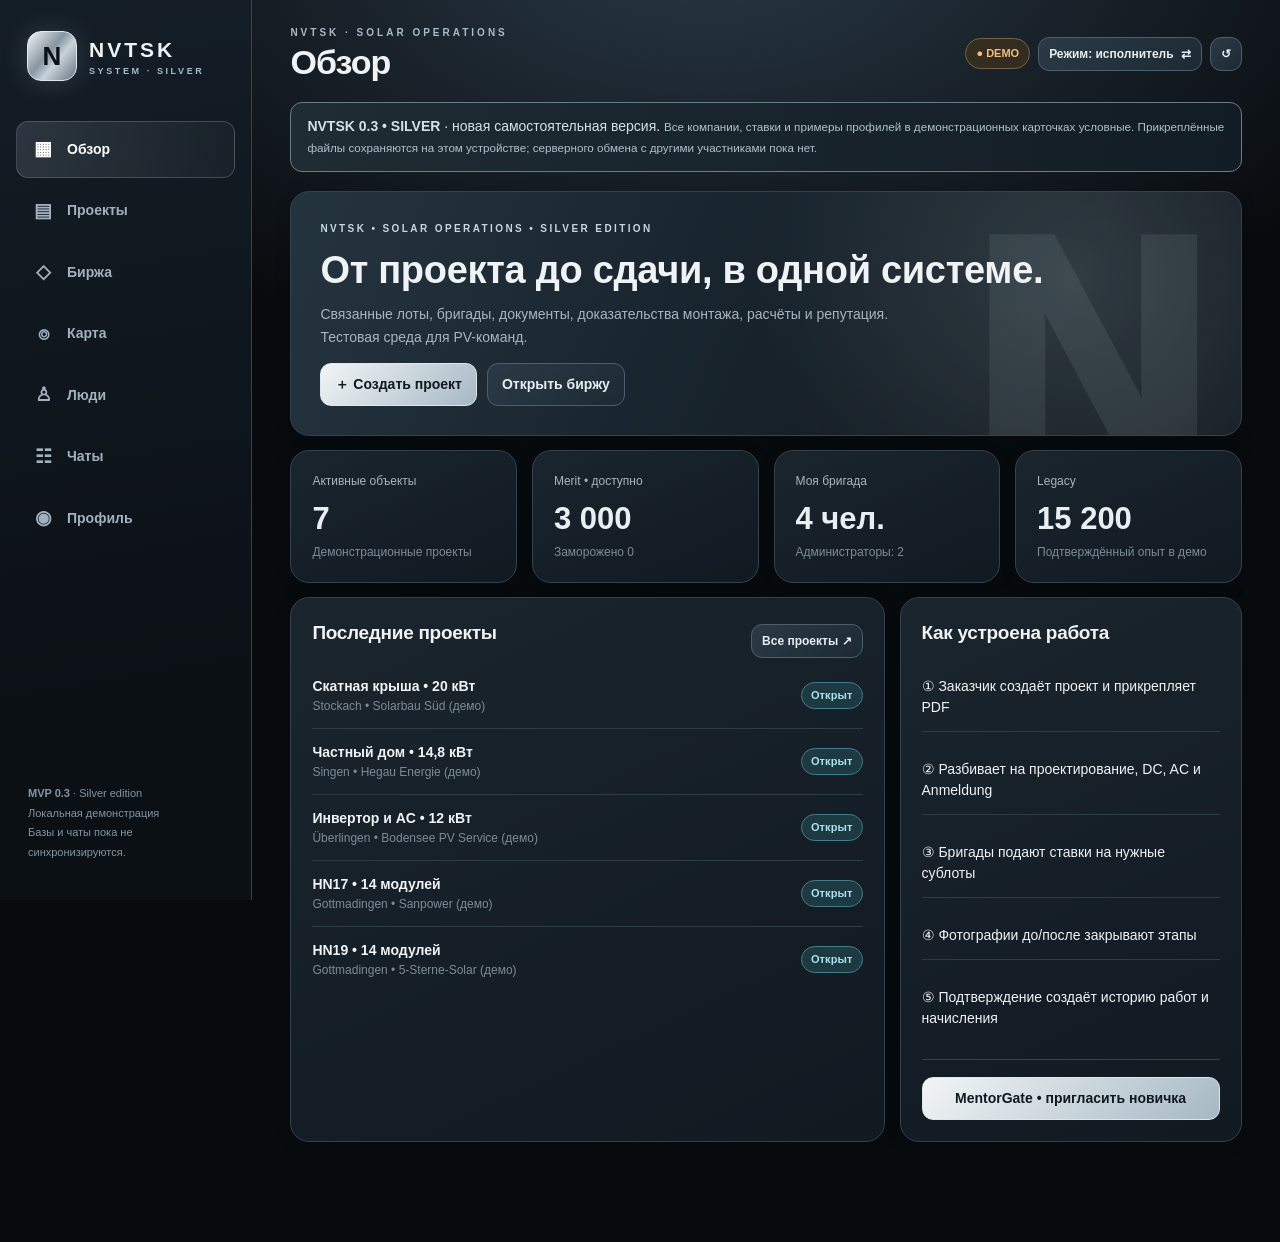
==== commit c5f78880: "Refresh Silver 0.3 assets for mobile browsers" ====
--- a/index.html
+++ b/index.html
@@ -6,9 +6,9 @@
 <meta name="theme-color" content="#0b1117">
 <meta name="description" content="NVTSK SYSTEM 0.3 — PV projects, crews, documents and task workflows. Demo prototype.">
 <title>NVTSK SYSTEM • Silver 0.3</title>
-<link rel="stylesheet" href="./v03.css">
+<link rel="stylesheet" href="./v03.css?v=0.3.2">
 <style>[hidden]{display:none!important}</style>
-<script defer src="./v03.js"></script>
+<script defer src="./v03.js?v=0.3.2"></script>
 </head>
 <body>
 <div class="layout">
--- a/v03.css
+++ b/v03.css
@@ -4,3 +4,9 @@
 @media(max-width:1050px){.layout{grid-template-columns:200px minmax(0,1fr)}.cols4{grid-template-columns:repeat(2,minmax(0,1fr))}.colsMain{grid-template-columns:1fr}}
 @media(max-width:720px){.layout{display:block}.sidebar{display:none}.content{padding:18px 13px 100px}.topbar{margin-bottom:15px}.topbar h1{font-size:24px}.topright{gap:5px}.topright .btn{font-size:11px;padding:7px}.hero{padding:21px;min-height:185px}.hero:after{font-size:200px;right:0;top:-32px}.cols2,.cols3,.cols4{grid-template-columns:repeat(2,minmax(0,1fr));gap:10px}.grid{gap:10px}.card{padding:15px;border-radius:15px}.metric{font-size:23px}.chatwrap{grid-template-columns:1fr}.chatlog{height:300px}.photo-grid{grid-template-columns:1fr 1fr}.docs-frame{min-height:360px}.bottomnav{position:fixed;bottom:0;left:0;right:0;display:flex;overflow-x:auto;background:#101820f8;border-top:1px solid #536776;box-shadow:0 -9px 30px #0006;z-index:40;padding:8px 7px max(8px,env(safe-area-inset-bottom));gap:3px}.bottomnav button{min-width:59px;flex:1;border:0;border-radius:9px;background:none;color:#90a5b0;font-size:10px;font-weight:700;padding:3px 2px;display:flex;flex-direction:column;align-items:center;gap:1px}.bottomnav button .ic{font-size:20px}.bottomnav button.active{color:#f1f4f6;background:#374750}.mobile-only{display:block}.modal{padding:17px}.person small{font-size:10px}}
 @media(max-width:370px){.cols2,.cols3,.cols4{grid-template-columns:1fr}.bottomnav button{min-width:52px;font-size:9px}}
+
+/* Silver edition: schematic project map */
+.site-map{position:relative;height:clamp(260px,42vw,455px);background:radial-gradient(circle at 60% 10%,#365160,#12212b);border:1px solid #748b99;border-radius:15px;overflow:hidden;margin:16px 0;box-shadow:inset 0 0 55px #0004}.site-map svg{width:100%;height:100%;position:absolute;inset:0}.map-city{position:absolute;transform:translate(-50%,-50%);display:grid;place-items:center;padding:7px 11px;min-height:33px;background:#e0e8ed;color:#14212a;border-radius:25px;border:2px solid #7793a2;box-shadow:0 0 0 6px #c5dae62c,0 3px 17px #0006;font-size:12px;font-weight:800;white-space:nowrap}.site-map .map-city:last-child{background:#2b5366;color:#daedf6;border-color:#6f9fb1}@media(max-width:720px){.site-map{height:280px}.map-city{font-size:9px;padding:4px 7px;min-height:25px}}
+
+/* Project cover photo before installation */
+.project-cover{width:100%;height:clamp(155px,22vw,280px);margin:12px 0 16px;border:1px solid #8198a5;border-radius:14px;overflow:hidden;background:#0e1b24}.project-cover img,.project-cover video{width:100%;height:100%;object-fit:cover}
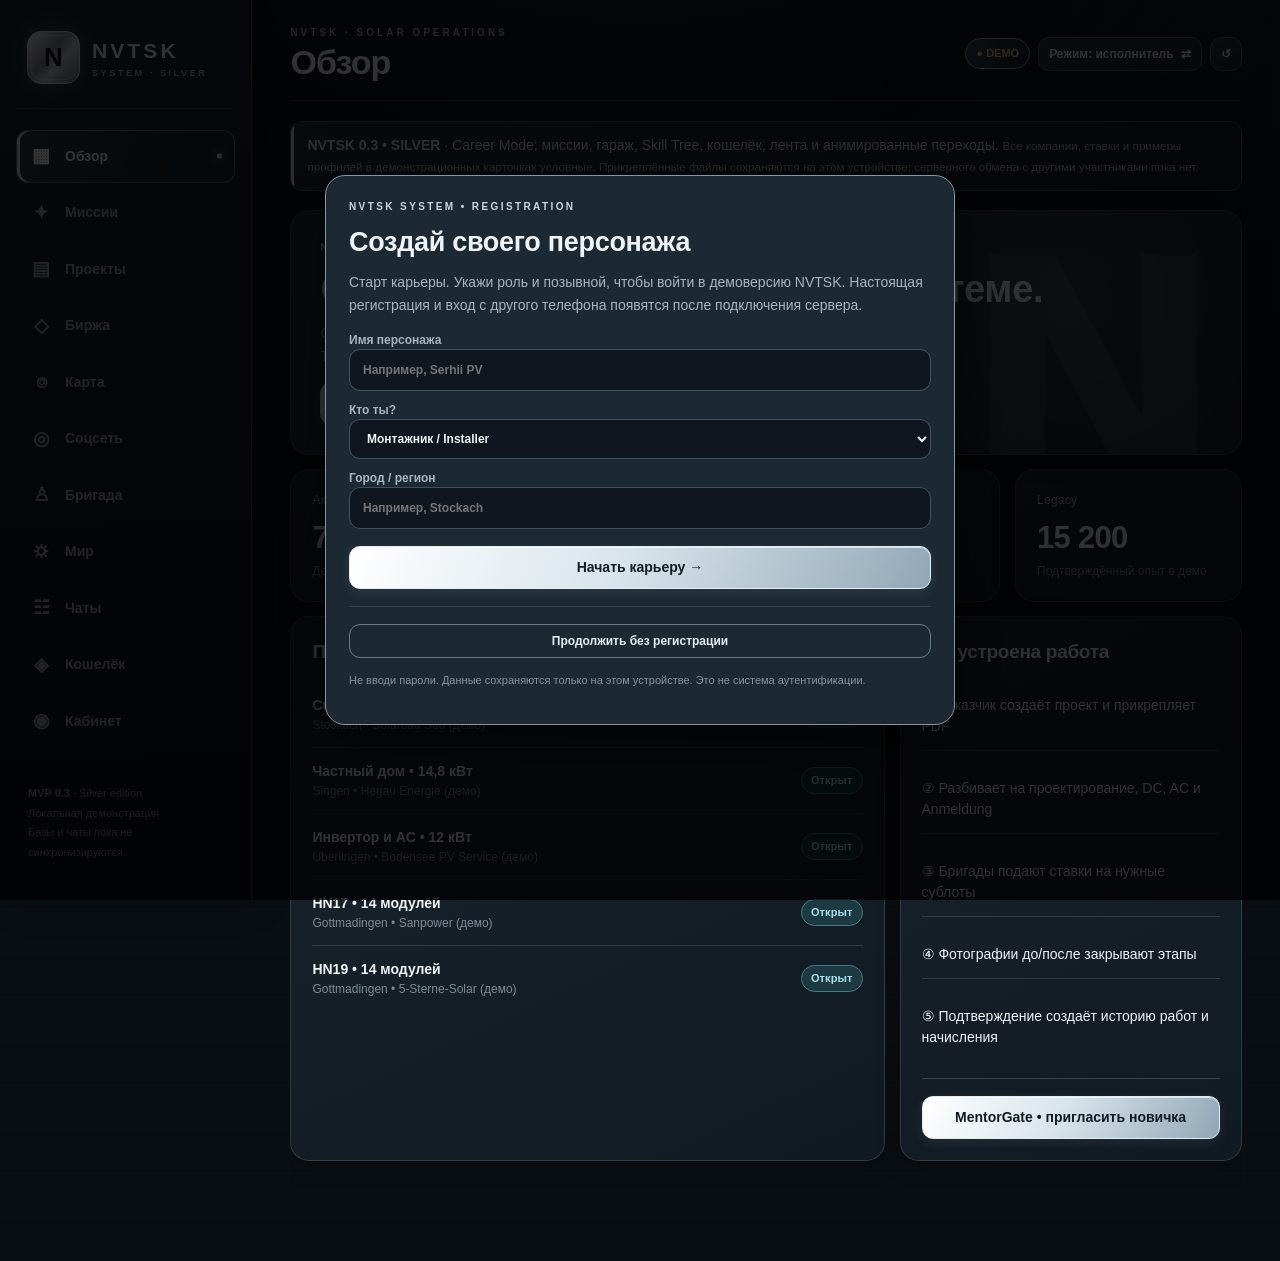
==== commit d23d00db: "Launch Silver Career Mode with advanced design, mission system and animated swipe navigation" ====
--- a/index.html
+++ b/index.html
@@ -5,10 +5,12 @@
 <meta name="viewport" content="width=device-width, initial-scale=1, viewport-fit=cover">
 <meta name="theme-color" content="#0b1117">
 <meta name="description" content="NVTSK SYSTEM 0.3 — PV projects, crews, documents and task workflows. Demo prototype.">
-<title>NVTSK SYSTEM • Silver 0.3</title>
-<link rel="stylesheet" href="./v03.css?v=0.3.2">
+<title>NVTSK SYSTEM • Silver 0.3 Career Mode</title>
+<link rel="stylesheet" href="./v03.css?v=0.3.4">
+<link rel="stylesheet" href="./gameplay.css?v=0.3.4">
 <style>[hidden]{display:none!important}</style>
-<script defer src="./v03.js?v=0.3.2"></script>
+<script defer src="./v03.js?v=0.3.4"></script>
+<script defer src="./gameplay.js?v=0.3.4"></script>
 </head>
 <body>
 <div class="layout">
@@ -22,7 +24,7 @@
    <div><div class="overline">NVTSK · SOLAR OPERATIONS</div><h1 id="screenTitle">Обзор</h1></div>
    <div class="topright"><span class="vlabel demo">● DEMO</span><button id="modeSwitch" class="btn mini" type="button"><span id="roleDisplay">Режим: исполнитель</span> ⇄</button><button id="appReset" class="btn mini" type="button" title="Сброс демо">↺</button></div>
   </header>
-  <div class="announcement"><b>NVTSK 0.3 • SILVER</b> · новая самостоятельная версия. <small>Все компании, ставки и примеры профилей в демонстрационных карточках условные. Прикреплённые файлы сохраняются на этом устройстве; серверного обмена с другими участниками пока нет.</small></div>
+  <div class="announcement"><b>NVTSK 0.3 • SILVER</b> · Career Mode: миссии, гараж, Skill Tree, кошелёк, лента и анимированные переходы. <small>Все компании, ставки и примеры профилей в демонстрационных карточках условные. Прикреплённые файлы сохраняются на этом устройстве; серверного обмена с другими участниками пока нет.</small></div>
   <div id="view"><section class="screen"><div class="card"><h2>Загрузка NVTSK SYSTEM…</h2><p>Если экран не изменился, проверь подключение JavaScript.</p></div></section></div>
  </main>
 </div>
--- a/gameplay.css
+++ b/gameplay.css
@@ -0,0 +1,139 @@
+
+/* NVTSK SILVER UI — GAMEPLAY + MOTION */
+:root{--hud:#0d151c;--hud-hi:#22333d;--chrome:#d5e1e8;--chrome-low:#869cab;--chrome-deep:#526775;--neon:#77cbd3}
+body{background:
+ radial-gradient(ellipse 60% 34% at 50% -13%,#455c693d,transparent 100%),
+ repeating-linear-gradient(0deg,transparent 0px,transparent 43px,#ffffff04 44px),
+ #090e13}
+body::before{content:"";pointer-events:none;position:fixed;inset:0;z-index:-1;background:radial-gradient(circle at 99% 7%,#80b7cc10,transparent 26%),radial-gradient(circle at 5% 87%,#7396ac0c,transparent 34%)}
+.sidebar{background:linear-gradient(178deg,#1c2b36 0%,#111a21 51%,#0b1014 100%);border-right-color:#9fb0ba5c;box-shadow:5px 0 33px #0005}
+.brand{margin-bottom:5px;border-bottom:1px solid #ffffff15}
+.monogram{width:53px;height:53px;border-radius:14px;position:relative;box-shadow:0 0 0 5px #ffffff05,0 0 24px #b9d2df3d}
+.monogram::after{content:"";position:absolute;inset:3px;border:1px solid #e9f5fb4a;border-radius:10px;pointer-events:none}
+.brandword{font-weight:900;letter-spacing:3.1px}
+.snav{gap:4px;overflow-y:auto;scrollbar-width:thin;scrollbar-color:#526976 transparent}
+.snav button{padding:11px 13px;position:relative;transition:background .16s ease,transform .16s ease,border-color .16s ease}
+.snav button.active{border-color:#aec1cd65;background:linear-gradient(92deg,#8fa7b533,#9bb8c608 78%);box-shadow:inset 3px 0 #dae6ec,0 2px 10px #0002}
+.snav button.active::after{content:"";position:absolute;right:12px;top:50%;width:5px;height:5px;border-radius:50%;background:#d6e8f0;transform:translateY(-50%);box-shadow:0 0 8px #a6d9ec}
+.snav button:hover{transform:translateX(3px)}
+.content{position:relative}
+.topbar{padding-bottom:18px;border-bottom:1px solid #8a9daa2e}
+.vlabel{background:linear-gradient(125deg,#354958,#182831);border-color:#8ca5b3}
+.card,.lot{box-shadow:0 5px 24px #0003;border-color:#60778459;transition:border-color .2s,box-shadow .2s,transform .2s}
+.card:hover,.lot:hover{border-color:#8ba4b464;box-shadow:0 8px 31px #0005}
+.btn{transition:transform .16s ease,box-shadow .16s ease,filter .16s ease}
+.btn:not(:disabled):hover{transform:translateY(-1px);box-shadow:0 5px 18px #0004}
+.btn:focus-visible,.segment button:focus-visible,.snav button:focus-visible{outline:2px solid #deebf3;outline-offset:3px}
+.btn.primary{background:linear-gradient(115deg,#fff,#d8e4eb 47%,#91a7b6);color:#101b23;border:1px solid #e0edf4;box-shadow:inset 0 1px #fff9,0 3px 12px #9ab0bd22}
+.btn.primary:not(:disabled):hover{box-shadow:0 3px 25px #a9bdcb50}
+.card h2,.lot h3{color:#e9f0f4}
+.card h2{font-weight:800}
+.announcement{border:1px solid #9bafbc59;background:linear-gradient(110deg,#23323e,#121a21);position:relative;overflow:hidden}
+.announcement:before{content:"";display:block;position:absolute;top:0;left:0;width:3px;height:100%;background:#d1e1eb}
+.metric{letter-spacing:-.7px}
+.metriclabel{letter-spacing:.25px}
+.tag{background:#2a3d4a;color:#e8f0f4;border-color:#758d9c85}
+.statbar{height:9px;border-radius:99px;box-shadow:inset 0 2px 4px #0003}
+.statbar i{background:linear-gradient(90deg,#607889,#b4cbd9 53%,#eff7f9);position:relative}
+.statbar i:after{content:"";position:absolute;right:0;top:0;width:7px;height:100%;background:#fff9;box-shadow:0 0 12px white}
+.game-hero,.mission-hero{min-height:230px;padding:28px;position:relative;overflow:hidden;border:1px solid #afc6d366;border-radius:21px;background:
+ radial-gradient(ellipse at 88% 9%,#e3eff026 0,transparent 35%),
+ repeating-linear-gradient(115deg,#ecf8fa04 0,#ecf8fa04 1px,transparent 1px,transparent 21px),
+ linear-gradient(127deg,#273a49,#121b24 73%)}
+.game-hero:before,.mission-hero:before{content:"N";position:absolute;right:28px;top:-95px;font-size:330px;line-height:1;color:#c1d4e514;font-weight:1000;pointer-events:none}
+.game-hero:after,.mission-hero:after{content:"";position:absolute;right:-10%;bottom:-125px;width:370px;height:240px;border-radius:50%;background:#cfe9fa12;filter:blur(75px)}
+.game-hero>* ,.mission-hero>*{position:relative;z-index:1}
+.game-hero h2,.mission-hero h2{font-size:clamp(25px,3.6vw,37px);letter-spacing:-.7px;margin:6px 0 3px}
+.char-top{display:flex;gap:20px;align-items:center;margin:19px 0 24px}
+.char-portrait{width:112px;height:116px;flex-shrink:0;display:grid;place-items:center;background:radial-gradient(circle at 50% 30%,#92adb74a,#12212b 77%);border:1px solid #91a9b8;border-radius:21px;box-shadow:inset 0 0 22px #a8c3d41b,0 0 0 5px #cfecf015}
+.char-portrait .avatar{width:85px;height:85px;border-radius:18px;font-size:43px;background:linear-gradient(145deg,#6f8796,#20303c);box-shadow:0 10px 20px #0006}
+.mission-grid{display:grid;grid-template-columns:repeat(3,minmax(0,1fr));gap:16px}
+.gta-mission{display:flex;flex-direction:column;gap:12px;position:relative;overflow:hidden;padding:0 0 17px;min-height:330px;background:linear-gradient(180deg,#1d303d,#121c26);border-color:#506c7d}
+.gta-mission>.between,.gta-mission>.small,.gta-mission>.statbar,.gta-mission>.row,.gta-mission>.caveat,.gta-mission>.mission-prizes,.gta-mission>div:has(>h3){margin-left:17px;margin-right:17px}
+.gta-mission .row{margin-top:auto!important}
+.gta-mission.gta-completed{border-color:#498b70}
+.mission-banner{position:relative;display:flex;align-items:flex-start;justify-content:space-between;min-height:88px;padding:16px 16px;background:linear-gradient(145deg,#617c8d99,#1b3141 48%,#101920 100%);border-bottom:1px solid #7fa6ba65;overflow:hidden}
+.mission-banner:before{content:"";position:absolute;inset:0;background:repeating-linear-gradient(125deg,transparent 0 22px,#ffffff05 23px 24px);pointer-events:none}
+.mission-banner:after{content:"N";position:absolute;right:21%;top:-64px;font-size:150px;font-weight:1000;color:#e6f2ff16}
+.mission-banner span,.mission-banner b{position:relative;z-index:1;font-size:12px;letter-spacing:1.5px;text-transform:uppercase;color:#edf8fb}
+.mission-banner span{font-weight:900;font-size:25px}
+.mission-banner b{border:1px solid #d9ecf299;padding:5px 8px;border-radius:8px;background:#0b14199e}
+.gta-mission h3{font-size:19px;line-height:1.27;min-height:46px;margin:0 0 4px}
+.mission-prizes{display:flex;align-items:center;gap:6px;flex-wrap:wrap}
+.mission-prizes span{padding:5px 8px;background:#314553;border:1px solid #7692a466;border-radius:7px;font-size:10px;color:#d9e8ef;font-weight:750}
+.caveat{color:#edc088!important}
+.gta-completed .mission-banner{background:linear-gradient(145deg,#34715b,#143b32,#101920)}
+.district{background:#1c2a35;border:1px solid #456171;border-radius:14px;padding:15px}
+.district .statbar{margin-top:11px}
+.world-header{padding:26px 26px 30px;background:linear-gradient(120deg,#304351,#131c24 75%);border:1px solid #8399a8a6;border-radius:20px;position:relative;overflow:hidden}
+.world-header:after{content:"NTS";position:absolute;right:16px;bottom:-63px;font-weight:1000;font-size:166px;color:#f4ffff0a;pointer-events:none}
+.world-header h2{font-size:30px;position:relative}
+.world-header p{max-width:650px;position:relative}
+.game-tabs{flex-wrap:nowrap;overflow-x:auto;padding-bottom:6px;scrollbar-width:thin;scrollbar-color:#678091 transparent}
+.game-tabs button{white-space:nowrap;flex:0 0 auto}
+.garage-card,.skill-card,.skin-card{padding:18px;border:1px solid #506779;border-radius:17px;background:linear-gradient(145deg,#20313c,#121d25 85%);min-width:0;position:relative;overflow:hidden}
+.garage-card:before,.skill-card:before,.skin-card:before{content:"";position:absolute;left:0;top:0;height:2px;width:100%;background:linear-gradient(90deg,transparent,#a6c3d1,transparent);opacity:.4}
+.garage-card:hover,.skill-card:hover,.skin-card:hover{border-color:#9ab3c2;box-shadow:0 10px 30px #0004}
+.garage-card h3,.skill-card h3,.skin-card h3{margin:9px 0 5px}
+.garage-card p,.skill-card p,.skin-card p{margin:0 0 12px}
+.garage-owned{border-color:#6baf92;background:linear-gradient(145deg,#25463a,#15262a)}
+.garage-icon,.skill-icon{display:grid;place-items:center;font-size:30px;width:66px;height:66px;border-radius:16px;background:linear-gradient(145deg,#68808e,#273945);border:1px solid #aac3cc8c;color:#e9f4f9;text-shadow:0 2px 12px #b3cfe0aa}
+.garage-owned .garage-icon{background:linear-gradient(135deg,#458466,#1c4739)}
+.skill-rungs{display:grid;gap:5px}
+.skill-rung{display:flex;align-items:center;justify-content:space-between;border:1px solid #465966;padding:8px 10px;border-radius:8px;color:#879ca7;font-size:11px}
+.skill-rung.unlocked{color:#dfeef1;border-color:#89aabc;background:#42596b44}
+.persona-figure{height:180px;display:flex;flex-direction:column;align-items:center;justify-content:center;gap:4px;font-size:100px;font-weight:900;line-height:1;text-shadow:0 10px 25px #0009;border:1px solid #7f98a8;border-radius:15px;background:radial-gradient(ellipse at 55% 40%,#839fad7d,#273c49 50%,#0e1922 90%);color:#d3e1e8}
+.persona-figure span{font-size:9px;letter-spacing:3px;font-weight:800;color:#adbfcb;text-shadow:none}
+.skin-card{display:flex;flex-direction:column}
+.skin-preview{display:grid;place-items:center;height:116px;border-radius:13px;border:1px solid #6b899a;color:#f7ffff;font-weight:1000;font-size:74px;margin-bottom:11px;background:linear-gradient(130deg,#304a5a,#131d26)}
+.skin-preview.silver{background:linear-gradient(130deg,#a8bcca,#4c6372,#1b2731)}
+.skin-preview.urban{background:linear-gradient(130deg,#424a56,#17252a,#263b49)}
+.skin-preview.carbon{background:repeating-linear-gradient(45deg,#1d252c 0 12px,#33414d 13px 24px)}
+.skin-active{border-color:#e4f0f5;box-shadow:inset 0 0 22px #abc4cf19}
+.wanted-list{display:flex;align-items:center;gap:12px;background:#192833;border:1px solid #364f5d;border-radius:13px;padding:13px;min-width:0}
+.wanted-icon{flex:0 0 45px;width:45px;height:45px;border:1px solid #819faf;background:#2c4351;border-radius:13px;display:grid;place-items:center;font-size:24px}
+.leader-row{display:flex;align-items:center;gap:12px;padding:15px;border-bottom:1px solid #435766}
+.leader-row.mine{background:#859eae29;border:1px solid #8ca9b9;border-radius:12px}
+.leader-rank{display:grid;place-items:center;background:linear-gradient(145deg,#e1eaef,#637e90);color:#12212a;border-radius:10px;height:40px;width:40px;font-size:22px;font-weight:950;flex:0 0 40px}
+.social-post{padding:19px;background:linear-gradient(150deg,#1d2a34,#131d26);border:1px solid #526b7a;border-radius:17px;display:grid;gap:12px}
+.social-post .post-text{white-space:pre-wrap;overflow-wrap:anywhere;color:#eff5f8;margin:0}
+.social-media{overflow:hidden;border:1px solid #6c8695;border-radius:13px;max-height:340px;background:#0b151d}
+.social-media img,.social-media video{display:block;width:100%;max-height:340px;object-fit:contain}
+.social-comments{display:grid;gap:4px}
+.social-post .comment{margin-left:5px}
+.social-post .avatar{height:43px;width:43px}
+.social-post .person{min-width:0}
+.game-hero .statbar{max-width:550px}
+.game-hero .row{max-width:640px}
+.game-hero .eyebrow{color:#cbdce5}
+#view{position:relative;isolation:isolate;overflow-x:clip;min-height:350px}
+.screen{position:relative;min-width:0}
+.screen.enter-right{animation:pageEnterRight .38s cubic-bezier(.21,.74,.25,1) both}
+.screen.enter-left{animation:pageEnterLeft .38s cubic-bezier(.21,.74,.25,1) both}
+@keyframes pageEnterRight{0%{opacity:.36;transform:translate3d(46px,0,0);clip-path:inset(0 0 0 27%);filter:blur(2px)}72%{opacity:1;filter:blur(0)}100%{opacity:1;transform:translate3d(0,0,0);clip-path:inset(0 0 0 0)}}
+@keyframes pageEnterLeft{0%{opacity:.36;transform:translate3d(-46px,0,0);clip-path:inset(0 27% 0 0);filter:blur(2px)}72%{opacity:1;filter:blur(0)}100%{opacity:1;transform:translate3d(0,0,0);clip-path:inset(0 0 0 0)}}
+.screen.enter-right:before,.screen.enter-left:before{content:"";position:absolute;inset:0 auto 0 0;width:4px;background:linear-gradient(180deg,transparent,#e6f7fc,transparent);opacity:0;pointer-events:none;z-index:2;animation:edgeGlow .4s ease both}
+.screen.enter-left:before{left:auto;right:0}
+@keyframes edgeGlow{0%{opacity:0}24%{opacity:.95}100%{opacity:0}}
+/* Responsive game HUD */
+@media(max-width:1180px){.mission-grid{grid-template-columns:repeat(2,minmax(0,1fr))}.game-hero{padding:23px}}
+@media(max-width:720px){
+ .topbar{align-items:flex-start}.topbar h1{font-size:23px}
+ .game-hero,.mission-hero{padding:19px;min-height:200px}.game-hero:before,.mission-hero:before{font-size:220px;top:-57px;right:-20px}
+ .char-top{gap:11px}.char-portrait{width:82px;height:90px;border-radius:14px}.char-portrait .avatar{height:62px;width:62px;font-size:28px}
+ .char-top h2{font-size:25px}.game-hero .row{gap:5px}.game-hero .row .tag{font-size:10px}
+ .mission-grid{grid-template-columns:1fr;gap:12px}.gta-mission{min-height:0}.gta-mission h3{min-height:0}
+ .world-header{padding:19px}.world-header h2{font-size:25px}
+ .garage-card,.skill-card,.skin-card{padding:13px}
+ .garage-icon,.skill-icon{height:53px;width:53px;font-size:25px}
+ .persona-figure{height:130px;font-size:68px}
+ .social-post{padding:13px}
+ .bottomnav{display:flex;justify-content:flex-start;overflow-x:auto;gap:4px;scrollbar-width:none;scroll-snap-type:x proximity;overscroll-behavior-x:contain}
+ .bottomnav::-webkit-scrollbar{display:none}
+ .bottomnav button{flex:0 0 67px;min-width:67px;scroll-snap-align:center;border:1px solid transparent;padding:6px 4px}
+ .bottomnav button.active{border-color:#9ab4c680;background:linear-gradient(#546f8255,#263743);box-shadow:inset 0 2px #d6e7ef}
+ .bottomnav button .ic{font-size:19px}
+ .announcement{font-size:12px}
+}
+@media(max-width:400px){.mission-grid{grid-template-columns:1fr}.game-hero h2{font-size:23px}.char-portrait{width:70px}.bottomnav button{flex-basis:62px;min-width:62px}}
+@media(prefers-reduced-motion:reduce){*,*:before,*:after{animation-duration:.01ms!important;transition-duration:.01ms!important;scroll-behavior:auto!important}}
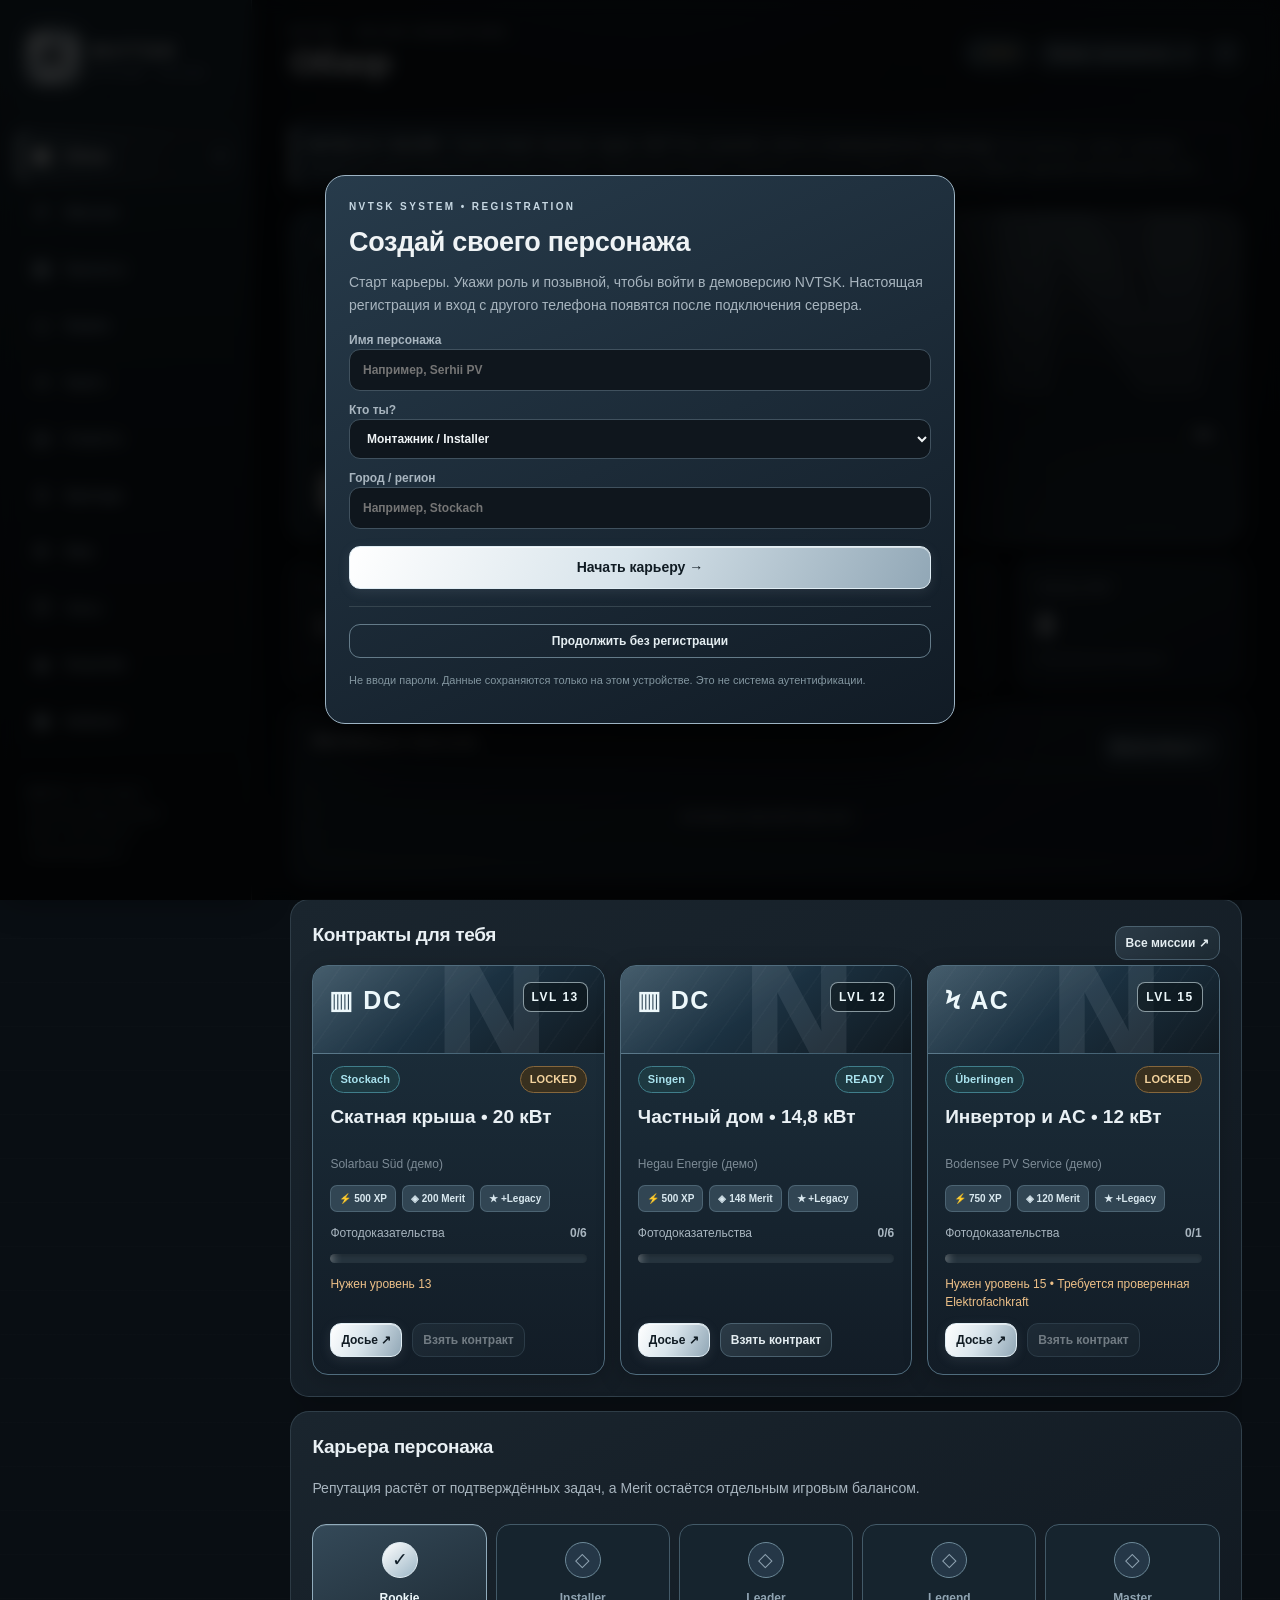
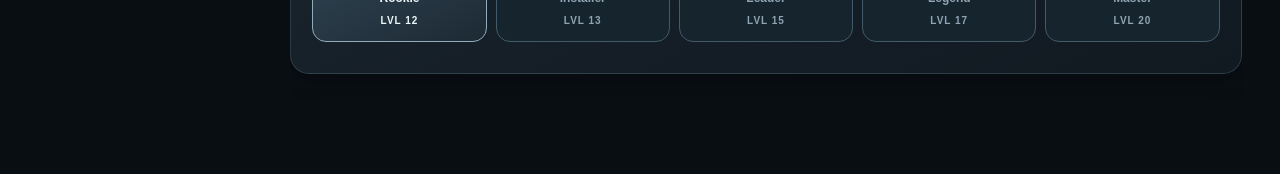
==== commit 4ce14d18: "Publish refreshed NVTSK Silver 0.3.6 assets and invalidate Safari cache" ====
--- a/index.html
+++ b/index.html
@@ -5,12 +5,12 @@
 <meta name="viewport" content="width=device-width, initial-scale=1, viewport-fit=cover">
 <meta name="theme-color" content="#0b1117">
 <meta name="description" content="NVTSK SYSTEM 0.3 — PV projects, crews, documents and task workflows. Demo prototype.">
-<title>NVTSK SYSTEM • Silver 0.3 Career Mode</title>
-<link rel="stylesheet" href="./v03.css?v=0.3.4">
-<link rel="stylesheet" href="./gameplay.css?v=0.3.4">
+<title>NVTSK SYSTEM • Silver 0.3.6 Career Mode</title>
+<link rel="stylesheet" href="./v03.css?v=0.3.6">
+<link rel="stylesheet" href="./gameplay.css?v=0.3.6">
 <style>[hidden]{display:none!important}</style>
-<script defer src="./v03.js?v=0.3.4"></script>
-<script defer src="./gameplay.js?v=0.3.4"></script>
+<script defer src="./v03.js?v=0.3.6"></script>
+<script defer src="./gameplay.js?v=0.3.6"></script>
 </head>
 <body>
 <div class="layout">
--- a/gameplay.css
+++ b/gameplay.css
@@ -137,3 +137,21 @@
 }
 @media(max-width:400px){.mission-grid{grid-template-columns:1fr}.game-hero h2{font-size:23px}.char-portrait{width:70px}.bottomnav button{flex-basis:62px;min-width:62px}}
 @media(prefers-reduced-motion:reduce){*,*:before,*:after{animation-duration:.01ms!important;transition-duration:.01ms!important;scroll-behavior:auto!important}}
+
+/* Character progression, badges and account dashboard */
+.career-road{display:grid;grid-template-columns:repeat(5,minmax(0,1fr));gap:9px;position:relative;padding:10px 0}
+.career-node{display:flex;flex-direction:column;align-items:center;text-align:center;gap:6px;padding:17px 9px 13px;border:1px solid #435a68;border-radius:14px;background:#16242e;color:#90a4b2;position:relative;min-width:0}
+.career-node.done{background:linear-gradient(155deg,#344958,#1d2a34);border-color:#91acbc;color:#edf7fa;box-shadow:inset 0 1px #d4e5ee20}
+.career-dot{display:grid;place-items:center;border-radius:50%;height:36px;width:36px;background:#253747;border:1px solid #6c8998;font-size:19px;margin-bottom:5px}
+.career-node.done .career-dot{color:#12202a;border-color:#e2eef5;background:linear-gradient(140deg,#fff,#9cb6c6)}
+.career-node strong{font-size:12px}.career-node span{font-size:10px;letter-spacing:1px;font-weight:800}
+.achievement{padding:13px 11px;border:1px solid #4b6270;border-radius:12px;text-align:center;background:#14212a;color:#869ba8}
+.achievement.achieved{border-color:#a1baca;background:linear-gradient(135deg,#3b5261,#1d2b34);color:#f3fafc}
+.achievement-icon{font-size:28px;line-height:1.5}.achievement b{display:block;font-size:11px;letter-spacing:.4px}.achievement small{display:block;margin-top:5px;font-size:10px}
+.game-hero .btn.primary{min-width:145px}
+#modalback{backdrop-filter:blur(8px)}
+#modalback .modal{background:linear-gradient(155deg,#273b4b,#111b25);box-shadow:0 27px 95px #000e;border-color:#9db4c4}
+#modalback:not([hidden]) .modal{animation:panelPop .24s cubic-bezier(.25,.7,.2,1) both}
+@keyframes panelPop{0%{opacity:0;transform:translateY(17px) scale(.985)}100%{opacity:1;transform:translateY(0) scale(1)}}
+@media(max-width:720px){.career-road{grid-template-columns:repeat(5,minmax(105px,1fr));overflow-x:auto;padding-bottom:10px;scroll-snap-type:x proximity}.career-node{scroll-snap-align:center}.career-node strong{font-size:11px}.career-node span{font-size:9px}}
+@media(prefers-reduced-motion:reduce){#modalback:not([hidden]) .modal{animation:none}}
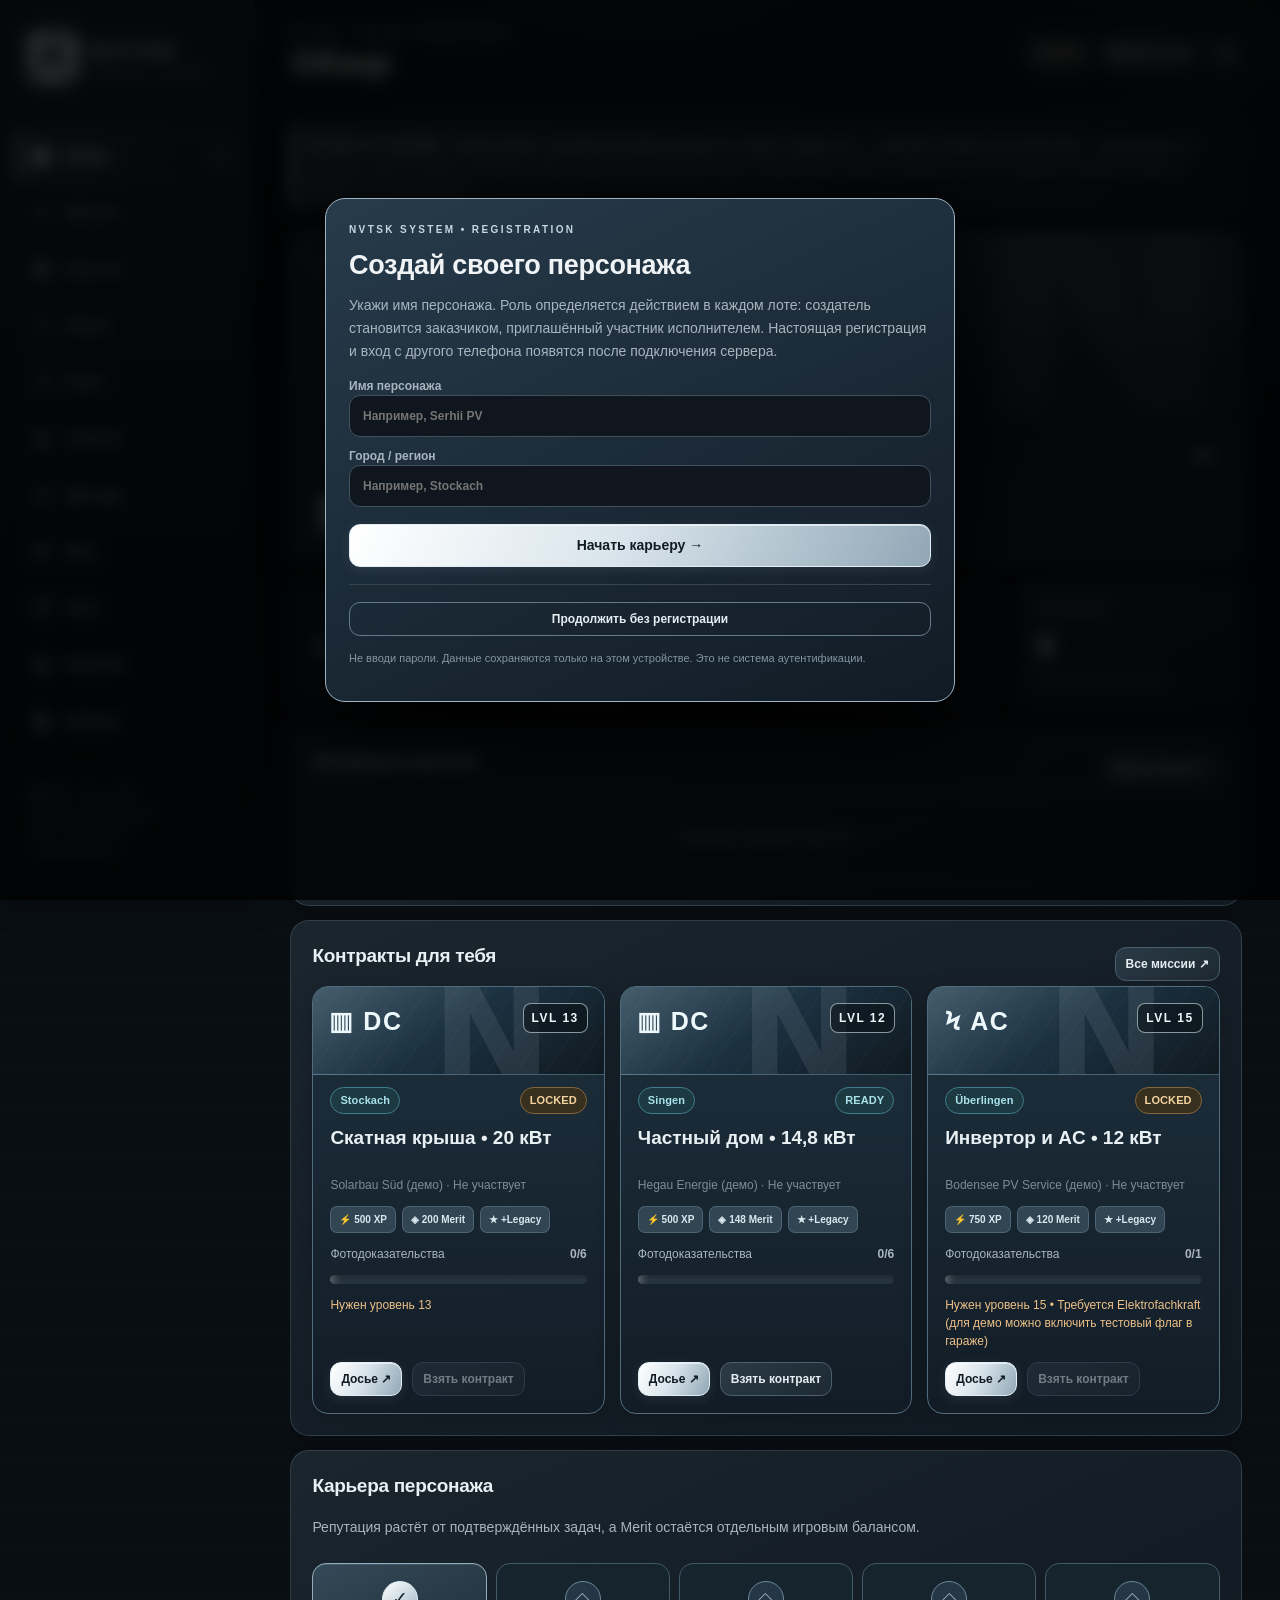
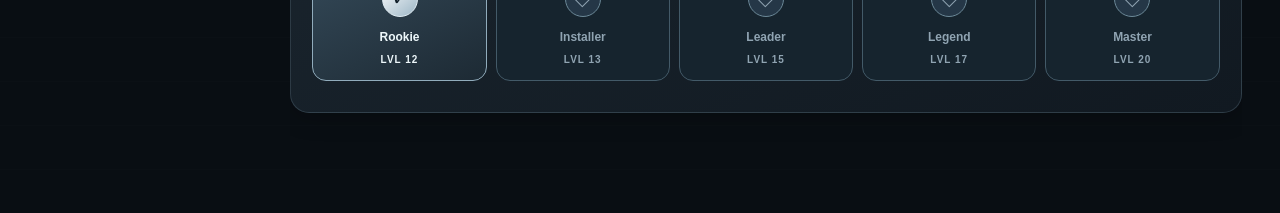
==== commit eda1eaba: "Remove global role switch and publish contextual-lot roles in v0.3.7" ====
--- a/index.html
+++ b/index.html
@@ -5,12 +5,12 @@
 <meta name="viewport" content="width=device-width, initial-scale=1, viewport-fit=cover">
 <meta name="theme-color" content="#0b1117">
 <meta name="description" content="NVTSK SYSTEM 0.3 — PV projects, crews, documents and task workflows. Demo prototype.">
-<title>NVTSK SYSTEM • Silver 0.3.6 Career Mode</title>
-<link rel="stylesheet" href="./v03.css?v=0.3.6">
-<link rel="stylesheet" href="./gameplay.css?v=0.3.6">
+<title>NVTSK SYSTEM • Silver 0.3.7 Career Mode</title>
+<link rel="stylesheet" href="./v03.css?v=0.3.7">
+<link rel="stylesheet" href="./gameplay.css?v=0.3.7">
 <style>[hidden]{display:none!important}</style>
-<script defer src="./v03.js?v=0.3.6"></script>
-<script defer src="./gameplay.js?v=0.3.6"></script>
+<script defer src="./v03.js?v=0.3.7"></script>
+<script defer src="./gameplay.js?v=0.3.7"></script>
 </head>
 <body>
 <div class="layout">
@@ -22,9 +22,9 @@
  <main class="content">
   <header class="topbar">
    <div><div class="overline">NVTSK · SOLAR OPERATIONS</div><h1 id="screenTitle">Обзор</h1></div>
-   <div class="topright"><span class="vlabel demo">● DEMO</span><button id="modeSwitch" class="btn mini" type="button"><span id="roleDisplay">Режим: исполнитель</span> ⇄</button><button id="appReset" class="btn mini" type="button" title="Сброс демо">↺</button></div>
+   <div class="topright"><span class="vlabel demo">● DEMO</span><span class="vlabel" title="Заказчик или исполнитель определяется по каждому лоту">Роли по лотам</span><button id="appReset" class="btn mini" type="button" title="Сброс демо">↺</button></div>
   </header>
-  <div class="announcement"><b>NVTSK 0.3 • SILVER</b> · Career Mode: миссии, гараж, Skill Tree, кошелёк, лента и анимированные переходы. <small>Все компании, ставки и примеры профилей в демонстрационных карточках условные. Прикреплённые файлы сохраняются на этом устройстве; серверного обмена с другими участниками пока нет.</small></div>
+  <div class="announcement"><b>NVTSK 0.3 • SILVER</b> · Career Mode с автоматическими ролями по лотам: создал лот — заказчик, вошёл исполнителем — монтажник. <small>Все компании, ставки и примеры профилей в демонстрационных карточках условные. Прикреплённые файлы сохраняются на этом устройстве; серверного обмена с другими участниками пока нет.</small></div>
   <div id="view"><section class="screen"><div class="card"><h2>Загрузка NVTSK SYSTEM…</h2><p>Если экран не изменился, проверь подключение JavaScript.</p></div></section></div>
  </main>
 </div>
--- a/gameplay.css
+++ b/gameplay.css
@@ -155,3 +155,27 @@
 @keyframes panelPop{0%{opacity:0;transform:translateY(17px) scale(.985)}100%{opacity:1;transform:translateY(0) scale(1)}}
 @media(max-width:720px){.career-road{grid-template-columns:repeat(5,minmax(105px,1fr));overflow-x:auto;padding-bottom:10px;scroll-snap-type:x proximity}.career-node{scroll-snap-align:center}.career-node strong{font-size:11px}.career-node span{font-size:9px}}
 @media(prefers-reduced-motion:reduce){#modalback:not([hidden]) .modal{animation:none}}
+
+/* Merit wallet: clear transaction hierarchy */
+.wallet-hero{background:radial-gradient(ellipse at 90% 20%,#d1e9f229,transparent 44%),linear-gradient(135deg,#2b4251,#131d26 85%);border-color:#abbecb;position:relative;overflow:hidden;padding:25px 25px 20px}
+.wallet-hero:after{content:"◈";position:absolute;right:13px;bottom:-57px;font-size:230px;color:#e1f5ff10;line-height:1;pointer-events:none}
+.wallet-hero>*{position:relative;z-index:1}
+.wallet-balance{display:grid;gap:5px;margin:20px 0 14px}
+.wallet-balance>div{font-size:clamp(38px,6vw,65px);font-variant-numeric:tabular-nums;font-weight:850;letter-spacing:-1.9px;color:#f4f9fc;line-height:1.05;text-shadow:0 0 22px #c5dcea44}
+.wallet-balance small{font-size:23px;font-weight:700;color:#c3d7e3;vertical-align:middle}
+.wallet-short{display:flex;align-items:center;justify-content:space-between;gap:9px;flex-wrap:wrap;padding-top:13px;border-top:1px solid #9cb1be55;color:#aec5d2;font-size:11px;font-weight:750;letter-spacing:.5px}
+.wallet-entry{display:flex;gap:12px;align-items:center;border-bottom:1px solid #50657556;padding:13px 0;min-width:0}
+.wallet-entry:last-child{border-bottom:0}
+.wallet-icon{width:40px;height:40px;display:grid;place-items:center;border-radius:11px;background:#2b3d4a;color:#d3e5ef;border:1px solid #668395;flex-shrink:0;font-size:22px;font-weight:900}
+.wallet-icon.in{background:#1d483a;color:#99e2b8;border-color:#5c9b7d}
+.wallet-icon.out{background:#513d2b;color:#ffd89b;border-color:#9d794c}
+.wallet-description{flex:1;min-width:0}
+.wallet-description b{display:block;font-size:13px;overflow-wrap:anywhere}
+.wallet-entry>strong{font-variant-numeric:tabular-nums;font-size:14px;white-space:nowrap}
+.wallet-in{color:#9ae4bc}
+.wallet-out{color:#e9c68f}
+.wallet-feature{border:1px solid #465e6b;border-radius:12px;padding:15px;background:linear-gradient(150deg,#233440,#15222b);display:flex;flex-direction:column;gap:8px}
+.wallet-feature-icon{font-size:27px;color:#d9e7ed}
+.wallet-feature>strong{font-size:14px}
+.wallet-feature .btn{align-self:flex-start;margin-top:auto}
+@media(max-width:720px){.wallet-hero{padding:19px}.wallet-balance>div{font-size:42px}.wallet-entry{gap:8px}.wallet-icon{width:35px;height:35px;font-size:19px}.wallet-entry>strong{font-size:12px}.wallet-feature{padding:11px}.wallet-feature .btn{padding:7px}}
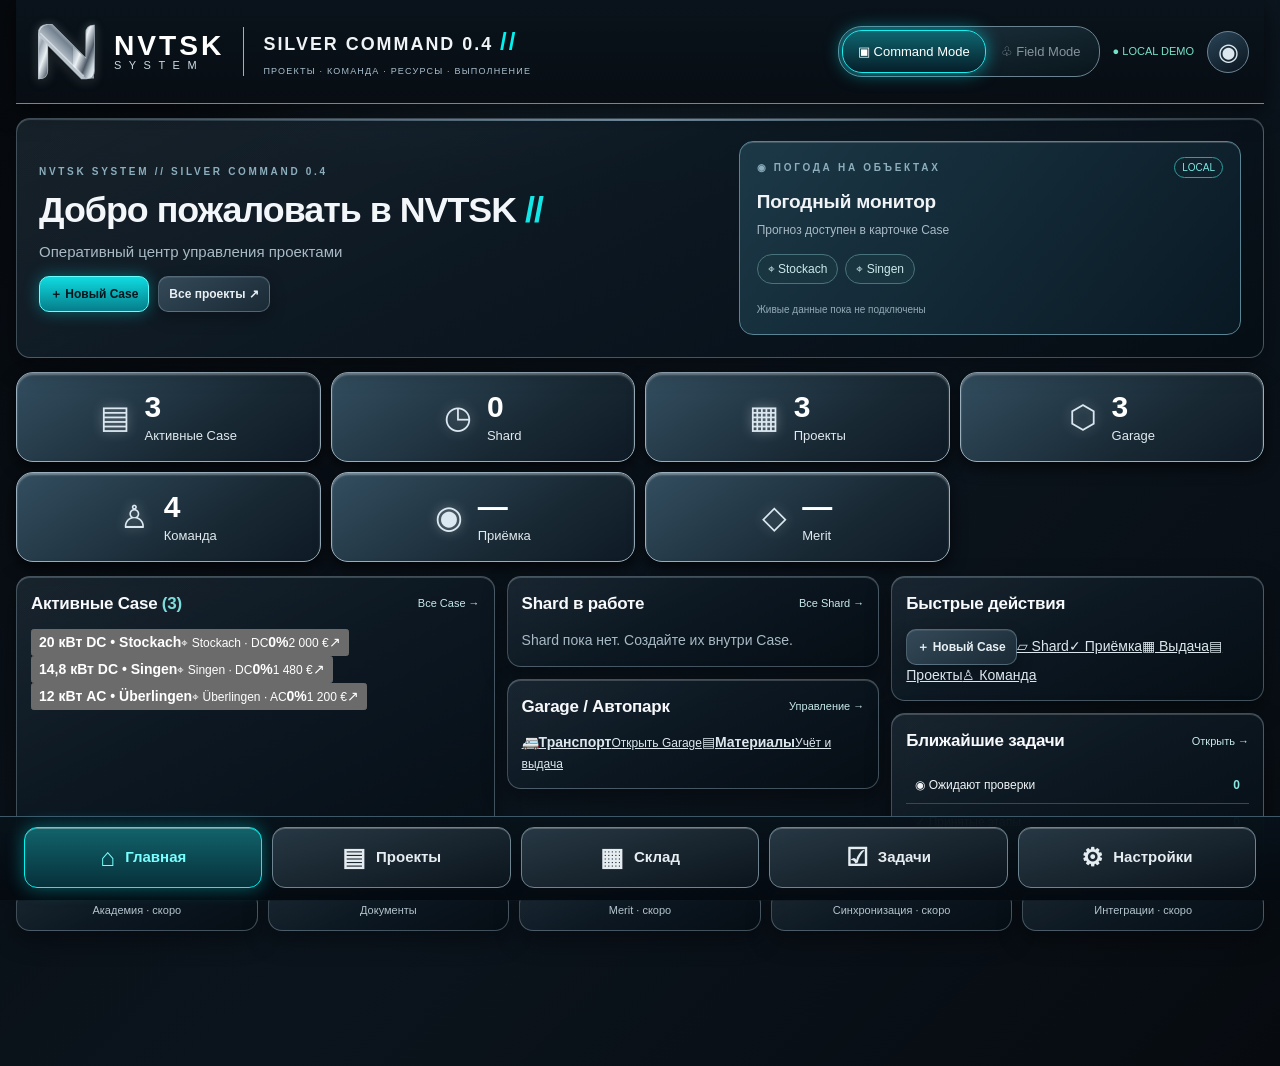
==== commit a93e2180: "Make NVTSK 0.4 the sole entrypoint and redirect legacy root URL" ====
--- a/index.html
+++ b/index.html
@@ -1,36 +1,2 @@
 <!doctype html>
-<html lang="ru">
-<head>
-<meta charset="utf-8">
-<meta name="viewport" content="width=device-width, initial-scale=1, viewport-fit=cover">
-<meta name="theme-color" content="#0b1117">
-<meta name="description" content="NVTSK SYSTEM 0.3 — PV projects, crews, documents and task workflows. Demo prototype.">
-<title>NVTSK SYSTEM • Silver 0.3.7 Career Mode</title>
-<link rel="stylesheet" href="./v03.css?v=0.3.7">
-<link rel="stylesheet" href="./gameplay.css?v=0.3.7">
-<style>[hidden]{display:none!important}</style>
-<script defer src="./v03.js?v=0.3.7"></script>
-<script defer src="./gameplay.js?v=0.3.7"></script>
-</head>
-<body>
-<div class="layout">
- <aside class="sidebar">
-  <div class="brand"><div class="monogram">N</div><div><div class="brandword">NVTSK</div><div class="brandcap">SYSTEM · SILVER</div></div></div>
-  <nav id="snav" class="snav" aria-label="Основная навигация"></nav>
-  <div class="sidebar-foot"><strong>MVP 0.3</strong> · Silver edition<br>Локальная демонстрация<br>Базы и чаты пока не синхронизируются.</div>
- </aside>
- <main class="content">
-  <header class="topbar">
-   <div><div class="overline">NVTSK · SOLAR OPERATIONS</div><h1 id="screenTitle">Обзор</h1></div>
-   <div class="topright"><span class="vlabel demo">● DEMO</span><span class="vlabel" title="Заказчик или исполнитель определяется по каждому лоту">Роли по лотам</span><button id="appReset" class="btn mini" type="button" title="Сброс демо">↺</button></div>
-  </header>
-  <div class="announcement"><b>NVTSK 0.3 • SILVER</b> · Career Mode с автоматическими ролями по лотам: создал лот — заказчик, вошёл исполнителем — монтажник. <small>Все компании, ставки и примеры профилей в демонстрационных карточках условные. Прикреплённые файлы сохраняются на этом устройстве; серверного обмена с другими участниками пока нет.</small></div>
-  <div id="view"><section class="screen"><div class="card"><h2>Загрузка NVTSK SYSTEM…</h2><p>Если экран не изменился, проверь подключение JavaScript.</p></div></section></div>
- </main>
-</div>
-<nav id="bottomnav" class="bottomnav" aria-label="Мобильная навигация"></nav>
-<div id="toast" class="toast" role="status" aria-live="polite" hidden></div>
-<div id="modalback" class="modalback" hidden><div class="modal" id="modalbody" role="dialog" aria-modal="true"></div></div>
-<noscript><div style="margin:15px;padding:20px;background:#1a252d;color:white">JavaScript выключен. Открой страницу в Safari или Chrome с включённым JavaScript.</div></noscript>
-</body>
-</html>+<html lang="ru"><head><meta charset="utf-8"><meta name="viewport" content="width=device-width,initial-scale=1"><meta name="theme-color" content="#0b1016"><meta http-equiv="refresh" content="0;url=./silver-command/"><title>NVTSK SYSTEM 0.4</title><script>location.replace("./silver-command/"+location.search+location.hash)</script></head><body style="background:#080e15;color:#dce7f2;font:16px system-ui;padding:32px"><p>NVTSK SYSTEM 0.4</p><a style="color:#7de5fa" href="./silver-command/">Открыть Silver Command 0.4</a></body></html>
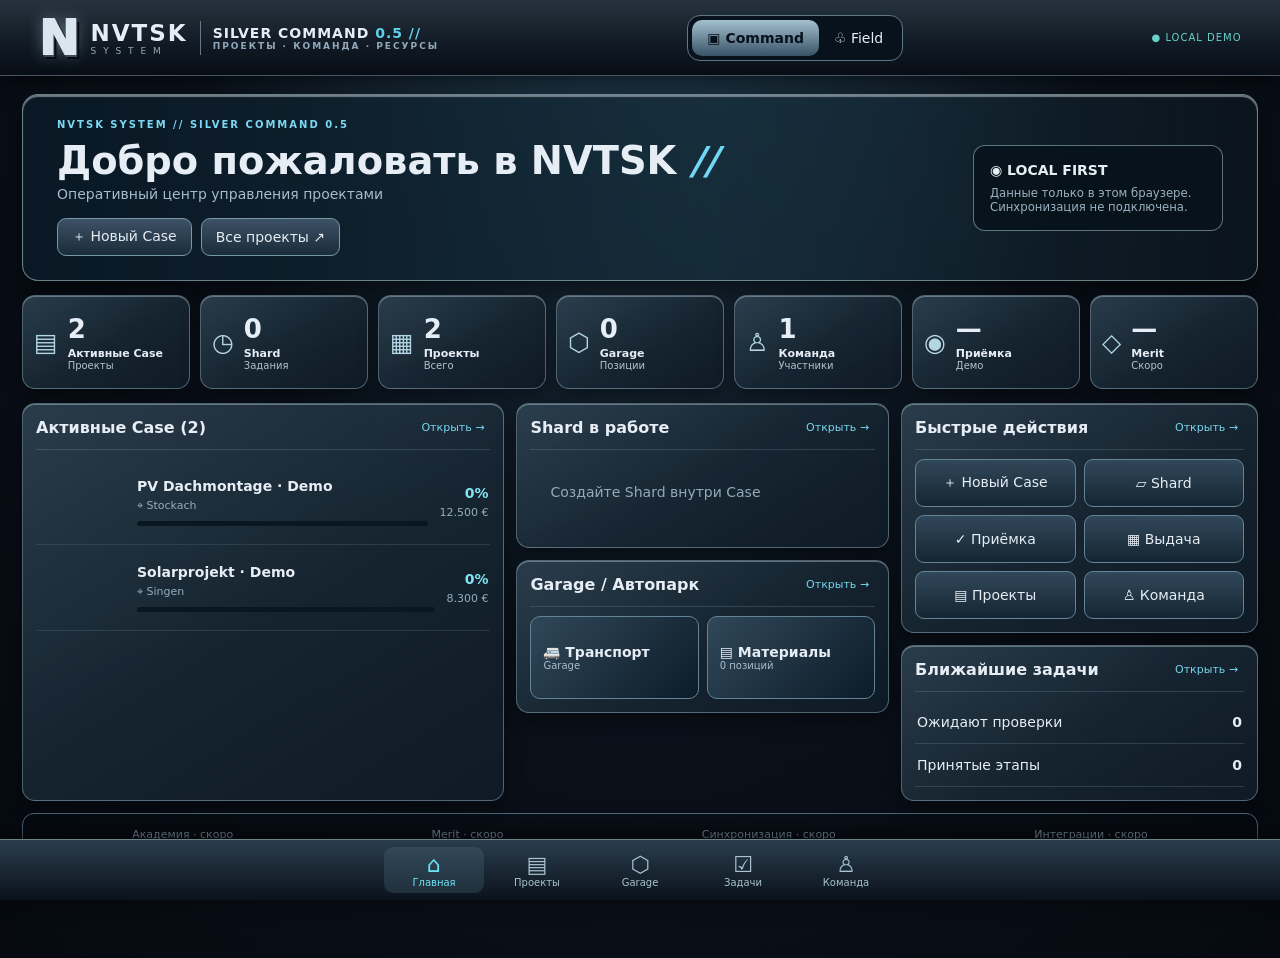
==== commit d6478c25: "Make independent NVTSK 0.5 the sole default GitHub Pages entry" ====
--- a/index.html
+++ b/index.html
@@ -1,2 +1 @@
-<!doctype html>
-<html lang="ru"><head><meta charset="utf-8"><meta name="viewport" content="width=device-width,initial-scale=1"><meta name="theme-color" content="#0b1016"><meta http-equiv="refresh" content="0;url=./silver-command/"><title>NVTSK SYSTEM 0.4</title><script>location.replace("./silver-command/"+location.search+location.hash)</script></head><body style="background:#080e15;color:#dce7f2;font:16px system-ui;padding:32px"><p>NVTSK SYSTEM 0.4</p><a style="color:#7de5fa" href="./silver-command/">Открыть Silver Command 0.4</a></body></html>+<!doctype html><html lang="ru"><head><meta charset="utf-8"><meta name="viewport" content="width=device-width,initial-scale=1"><meta name="theme-color" content="#090f16"><meta http-equiv="refresh" content="0;url=./silver-command-05/"><title>NVTSK SYSTEM 0.5</title><script>location.replace("./silver-command-05/"+location.search+location.hash)</script></head><body style="background:#090f16;color:#e6edf4;font:16px system-ui;padding:32px"><p>NVTSK SYSTEM 0.5</p><a href="./silver-command-05/" style="color:#7de5fa">Открыть NVTSK SYSTEM 0.5</a></body></html>
